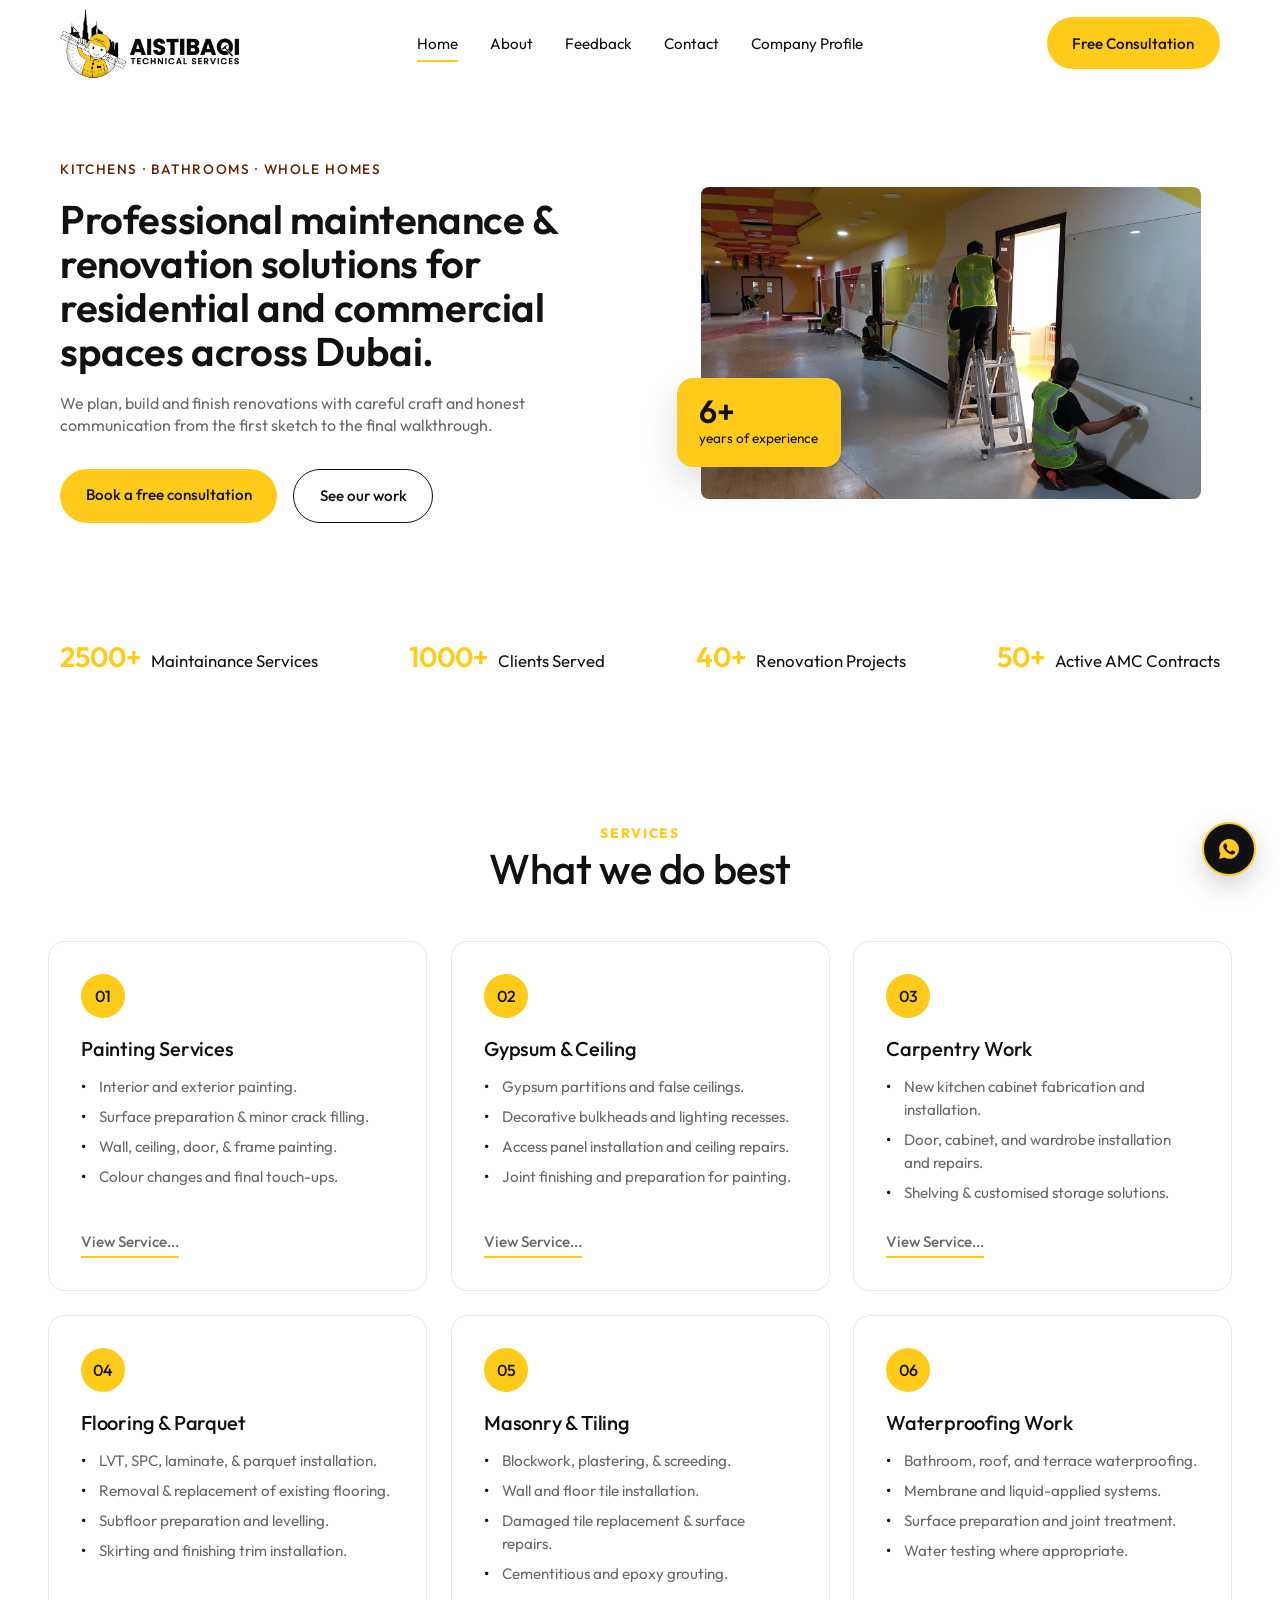
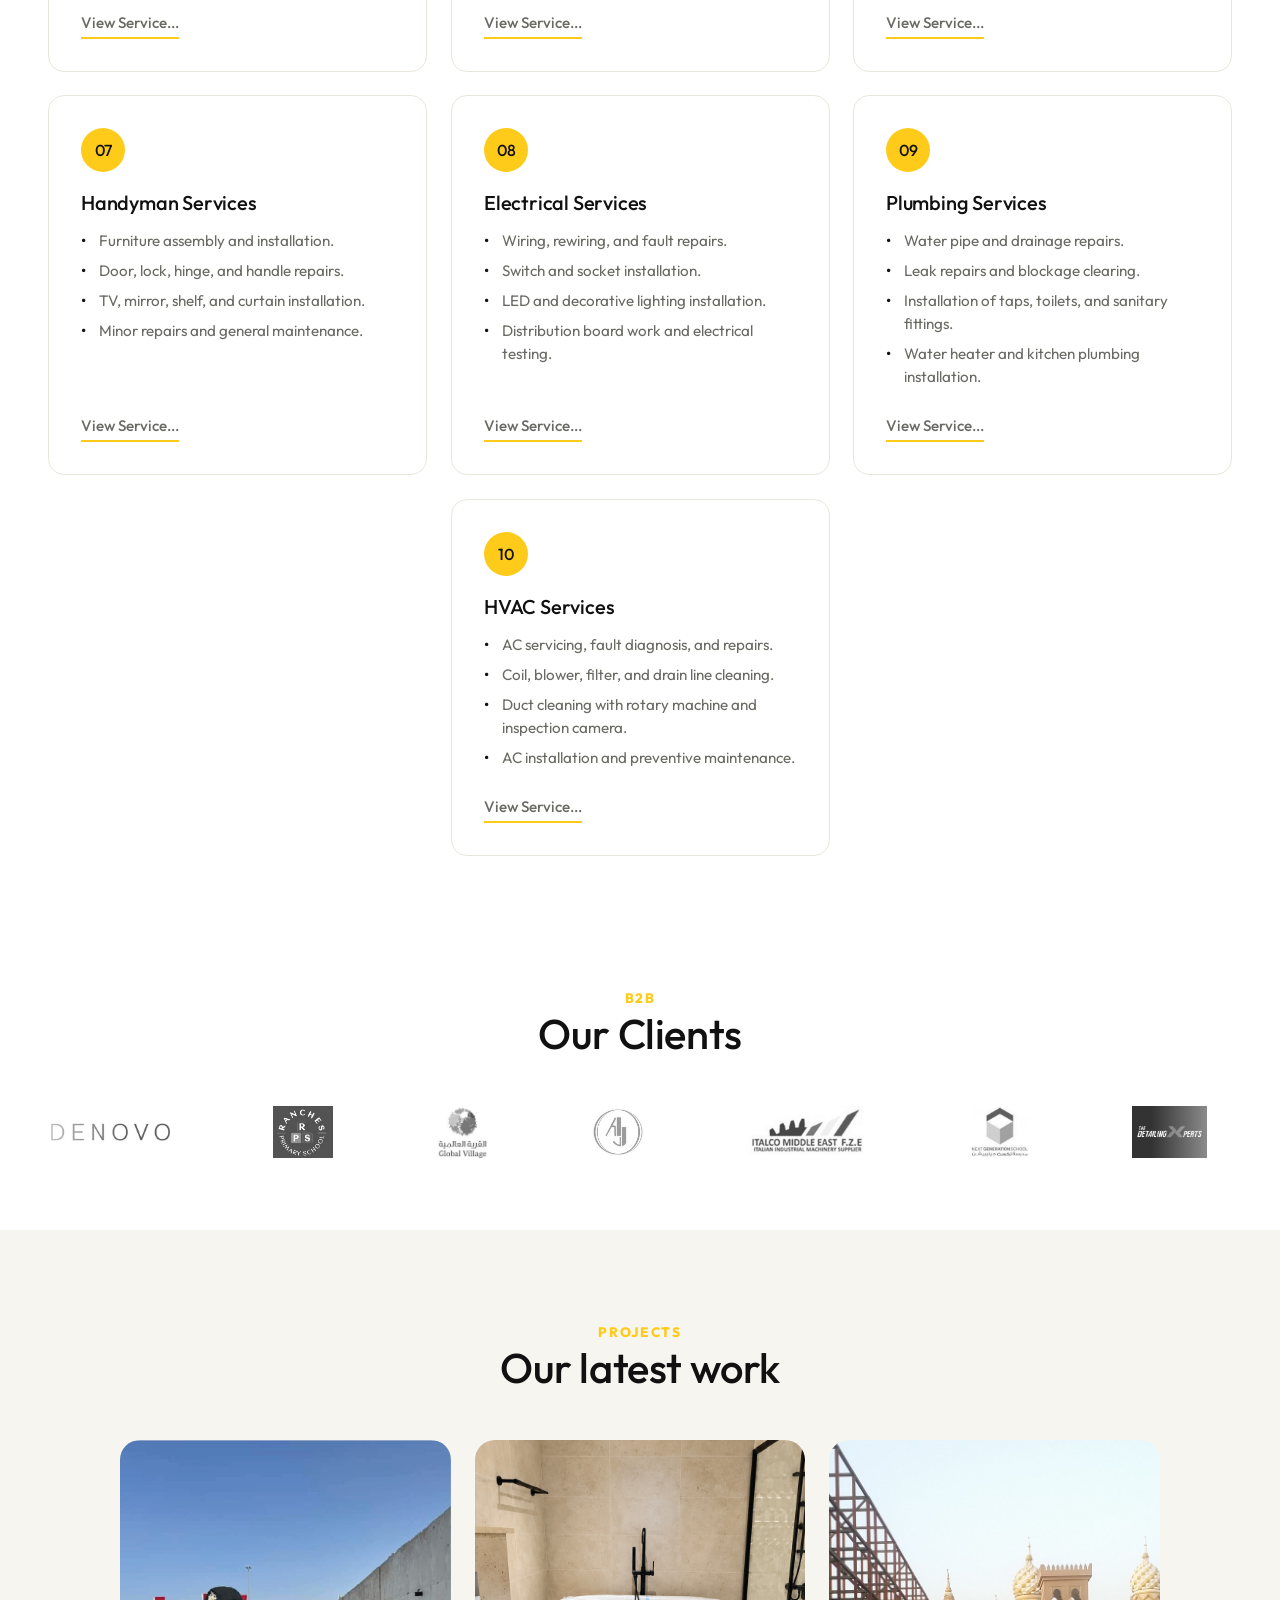
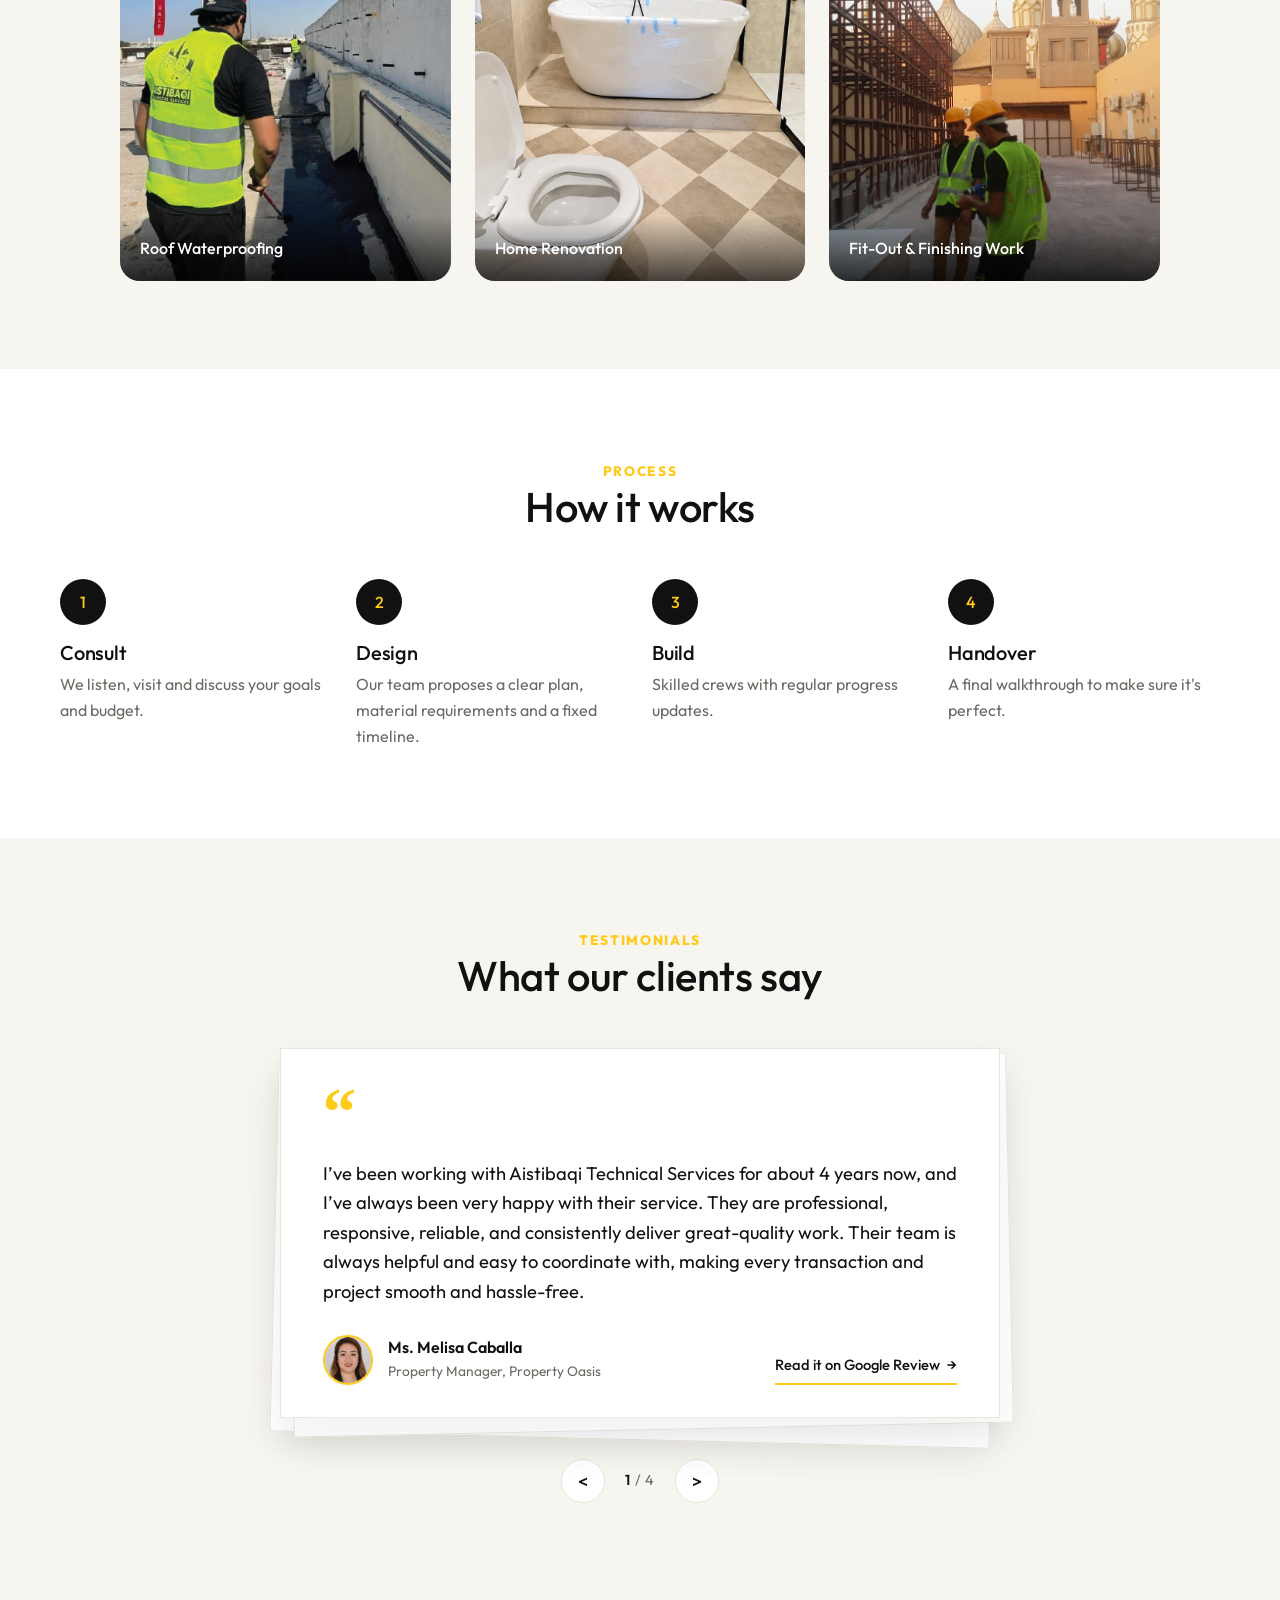
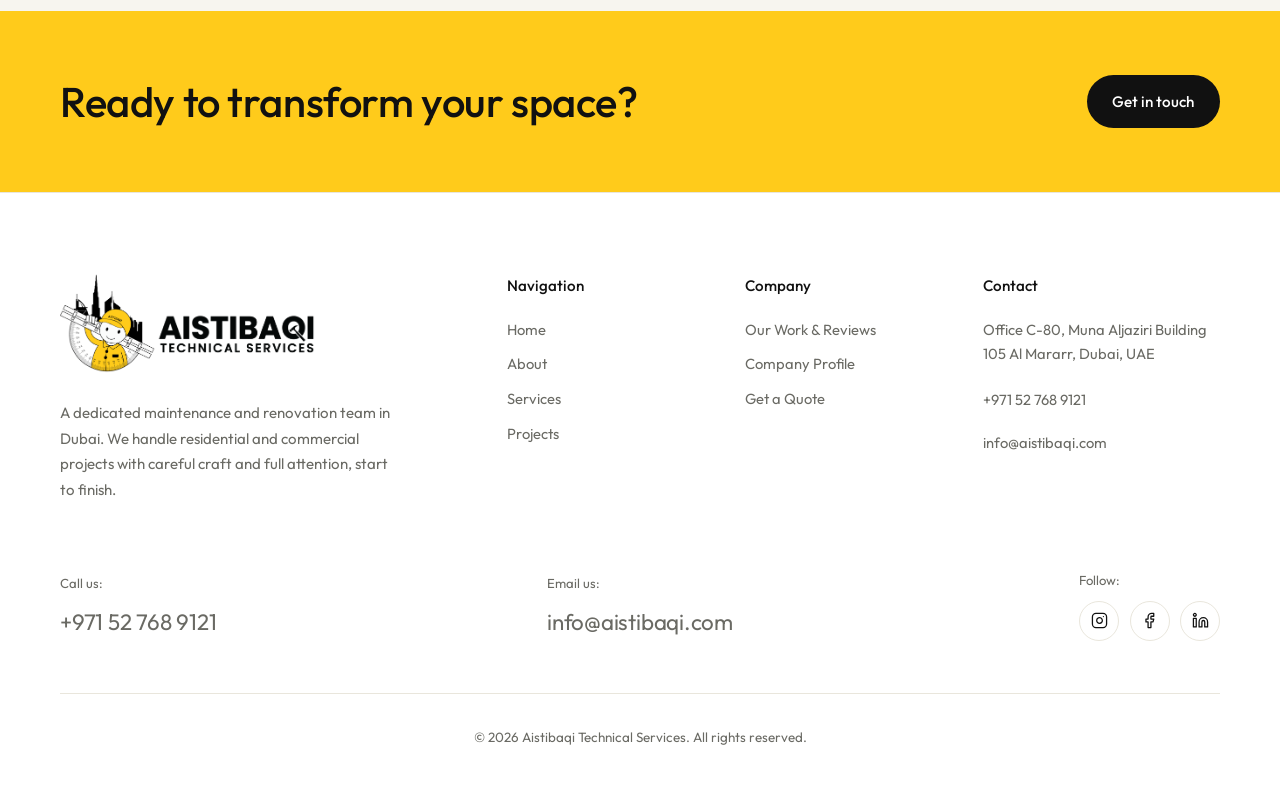
==== index.html @ d73cfebb "bgolor-change" ====
<!DOCTYPE html>
<html lang="en">
<head>
  <meta charset="UTF-8">
  <meta name="viewport" content="width=device-width, initial-scale=1">
  <title>Aistibaqi | Home Renovation</title>
  <link rel="preconnect" href="https://fonts.googleapis.com">
  <link rel="preconnect" href="https://fonts.gstatic.com" crossorigin>
  <link href="https://fonts.googleapis.com/css2?family=Outfit:wght@300;400;500;600&display=swap" rel="stylesheet">
  <link rel="stylesheet" href="css/style.css">
</head>
<body>

<header class="site-header">
  <div class="container nav">
  <a href="index.html" class="logo"><img src="images/logo-for-web.png" alt="Aistibaqi Technical Services Logo"></a>
    <nav class="nav-links">
      <a href="index.html" class="active">Home</a>
      <a href="about.html">About</a>
      <a href="feedback.html">Feedback</a>
      <a href="contact.html">Contact</a>
      <a href="files/company-profile.pdf" target="_blank" rel="noopener">Company Profile</a>
      <a href="contact.html" class="btn btn-yellow nav-cta-mobile">Free Consultation</a>
    </nav>

    <a href="contact.html" class="btn btn-yellow nav-cta">Free Consultation</a>

    <button class="nav-toggle" aria-label="Menu" aria-expanded="false"><span></span><span></span></button>
  </div>
</header>

<main>
  <!-- HERO -->
  <section class="hero">
    <div class="container hero-grid">
      <div class="hero-text">
        <span class="eyebrow reveal">Kitchens · Bathrooms · Whole homes</span>
        <h1 class="reveal" style="--d:.1s">Professional maintenance & renovation solutions for residential and commercial spaces across Dubai.</h1>
        <p class="lead reveal" style="--d:.2s">We plan, build and finish renovations with careful craft and honest communication from the first sketch to the final walkthrough.</p>
        <div class="actions reveal" style="--d:.3s">
          <a href="contact.html" class="btn btn-yellow">Book a free consultation</a>
          <a href="#work" class="btn btn-ghost">See our work</a>
        </div>
      </div>
      <div class="hero-media reveal" style="--d:.2s">
        <img src="images/hero2.jpeg" alt="Renovated living room">
        <div class="badge float"><strong>6+</strong><span>years of experience</span></div>
      </div>
    </div>
  </section>


  <!-- STATS BAR -->
<section class="hero-stats">
  <div class="container hero-stats-grid">
    <div class="stat-item reveal" style="--d:.1s"><b data-count="2500" data-suffix="+">0+</b><span>Maintainance Services</span></div>
    <div class="stat-item reveal" style="--d:.2s"><b data-count="1000" data-suffix="+">0+</b><span>Clients Served</span></div>
    <div class="stat-item reveal" style="--d:.2s"><b data-count="40" data-suffix="+">0+</b><span>Renovation Projects</span></div>
    <div class="stat-item reveal" style="--d:.3s"><b data-count="50" data-suffix="+">0+</b><span>Active AMC Contracts</span></div>
  </div>
</section>

  <!-- SERVICES -->
  <section class="section" id="services">
    <div class="service-container">
      <div class="section-head reveal">
        <span class="eyebrow">Services</span>
        <h2>What we do best</h2>
      </div>
      <div class="cards-3">
        <!-- 01 -->
        <article class="card service-card reveal">
          <div class="icon">01</div>
          <h3>Painting Services</h3>
          <ul class="service-list">
            <li>Interior and exterior painting.</li>
            <li>Surface preparation & minor crack filling.</li>
            <li>Wall, ceiling, door, & frame painting.</li>
            <li>Colour changes and final touch-ups.</li>
          </ul>
          <a href="services.html#painting" target="_blank" rel="noopener" class="read-more">View Service...</a>
        </article>

        <!-- 02 -->
        <article class="card service-card reveal" style="--d:.1s">
          <div class="icon">02</div>
          <h3>Gypsum & Ceiling</h3>
          <ul class="service-list">
            <li>Gypsum partitions and false ceilings.</li>
            <li>Decorative bulkheads and lighting recesses.</li>
            <li>Access panel installation and ceiling repairs.</li>
            <li>Joint finishing and preparation for painting.</li>
          </ul>
          <a href="services.html#gypsum" target="_blank" rel="noopener" class="read-more">View Service...</a>
        </article>

        <!-- 03 -->
        <article class="card service-card reveal" style="--d:.2s">
          <div class="icon">03</div>
          <h3>Carpentry Work</h3>
          <ul class="service-list">
            <li>New kitchen cabinet fabrication and installation.</li>
            <li>Door, cabinet, and wardrobe installation and repairs.</li>
            <li>Shelving & customised storage solutions.</li>
          </ul>
          <a href="services.html#carpentry" target="_blank" rel="noopener" class="read-more">View Service...</a>
        </article>

        <!-- 04 -->
        <article class="card service-card reveal">
          <div class="icon">04</div>
          <h3>Flooring & Parquet</h3>
          <ul class="service-list">
            <li>LVT, SPC, laminate, & parquet installation.</li>
            <li>Removal & replacement of existing flooring.</li>
            <li>Subfloor preparation and levelling.</li>
            <li>Skirting and finishing trim installation.</li>
          </ul>
          <a href="services.html#flooring" target="_blank" rel="noopener" class="read-more">View Service...</a>
        </article>

        <!-- 05 -->
        <article class="card service-card reveal" style="--d:.1s">
          <div class="icon">05</div>
          <h3>Masonry & Tiling</h3>
          <ul class="service-list">
            <li>Blockwork, plastering, & screeding.</li>
            <li>Wall and floor tile installation.</li>
            <li>Damaged tile replacement & surface repairs.</li>
            <li>Cementitious and epoxy grouting.</li>
          </ul>
          <a href="services.html#masonry" target="_blank" rel="noopener" class="read-more">View Service...</a>
        </article>

        <!-- 06 -->
        <article class="card service-card reveal" style="--d:.2s">
          <div class="icon">06</div>
          <h3>Waterproofing Work</h3>
          <ul class="service-list">
            <li>Bathroom, roof, and terrace waterproofing.</li>
            <li>Membrane and liquid-applied systems.</li>
            <li>Surface preparation and joint treatment.</li>
            <li>Water testing where appropriate.</li>
          </ul>
          <a href="services.html#waterproofing" target="_blank" rel="noopener" class="read-more">View Service...</a>
        </article>

        <!-- 07 -->
        <article class="card service-card reveal">
          <div class="icon">07</div>
          <h3>Handyman Services</h3>
          <ul class="service-list">
            <li>Furniture assembly and installation.</li>
            <li>Door, lock, hinge, and handle repairs.</li>
            <li>TV, mirror, shelf, and curtain installation.</li>
            <li>Minor repairs and general maintenance.</li>
          </ul>
          <a href="services.html#handyman" target="_blank" rel="noopener" class="read-more">View Service...</a>
        </article>

        <!-- 08 -->
        <article class="card service-card reveal" style="--d:.1s">
          <div class="icon">08</div>
          <h3>Electrical Services</h3>
          <ul class="service-list">
            <li>Wiring, rewiring, and fault repairs.</li>
            <li>Switch and socket installation.</li>
            <li>LED and decorative lighting installation.</li>
            <li>Distribution board work and electrical testing.</li>
          </ul>
          <a href="services.html#electrical" target="_blank" rel="noopener" class="read-more">View Service...</a>
        </article>

        <!-- 09 -->
        <article class="card service-card reveal" style="--d:.2s">
          <div class="icon">09</div>
          <h3>Plumbing Services</h3>
          <ul class="service-list">
            <li>Water pipe and drainage repairs.</li>
            <li>Leak repairs and blockage clearing.</li>
            <li>Installation of taps, toilets, and sanitary fittings.</li>
            <li>Water heater and kitchen plumbing installation.</li>
          </ul>
          <a href="services.html#plumbing" target="_blank" rel="noopener" class="read-more">View Service...</a>
        </article>

        <!-- 10 -->
        <article class="card service-card reveal">
          <div class="icon">10</div>
          <h3>HVAC Services</h3>
          <ul class="service-list">
            <li>AC servicing, fault diagnosis, and repairs.</li>
            <li>Coil, blower, filter, and drain line cleaning.</li>
            <li>Duct cleaning with rotary machine and inspection camera.</li>
            <li>AC installation and preventive maintenance.</li>
          </ul>
          <a href="services.html#hvac" target="_blank" rel="noopener" class="read-more">View Service...</a>
        </article>
      </div>
    </div>
  </section>

  <!-- CLIENT LOGOS -->
  <section class="clients-section">
    <div class="container">
      <div class="section-head reveal">
        <span class="eyebrow">B2B</span>
        <h2>Our Clients</h2>
      </div>
    </div>
    <div class="logo-marquee" aria-label="Our Clients">
      <div class="logo-track">
        <!-- Original set: replace src with your client logo files -->
        <div class="client-logo"><img src="images/client-1.jpg" alt="Client 1"></div>
        <div class="client-logo"><img src="images/client-2.jpg" alt="Client 2"></div>
        <div class="client-logo"><img src="images/client-3.jpg" alt="Client 3"></div>
        <div class="client-logo"><img src="images/client-4.jpg" alt="Client 4"></div>
        <div class="client-logo"><img src="images/client-5.jpg" alt="Client 5"></div>
        <div class="client-logo"><img src="images/client-6.jpg" alt="Client 6"></div>
        <div class="client-logo"><img src="images/client-7.jpg" alt="Client 7"></div>
        <div class="client-logo"><img src="images/client-8.jpg" alt="Client 8"></div>
        <div class="client-logo"><img src="images/client-9.jpg" alt="Client 9"></div>
        <div class="client-logo"><img src="images/client-10.jpg" alt="Client 10"></div>
        <div class="client-logo"><img src="images/client-11.jpg" alt="Client 11"></div>
        <div class="client-logo"><img src="images/client-12.jpg" alt="Client 12"></div>

        
        <!-- Duplicate set for seamless infinite scrolling (keep matching the first set) -->
        <div class="client-logo" aria-hidden="true"><img src="images/client-1.jpg" alt=""></div>
        <div class="client-logo" aria-hidden="true"><img src="images/client-2.jpg" alt=""></div>
        <div class="client-logo" aria-hidden="true"><img src="images/client-3.jpg" alt=""></div>
        <div class="client-logo" aria-hidden="true"><img src="images/client-4.jpg" alt=""></div>
        <div class="client-logo" aria-hidden="true"><img src="images/client-5.jpg" alt=""></div>
        <div class="client-logo" aria-hidden="true"><img src="images/client-6.jpg" alt=""></div>
        <div class="client-logo" aria-hidden="true"><img src="images/client-7.jpg" alt=""></div>
        <div class="client-logo" aria-hidden="true"><img src="images/client-8.jpg" alt=""></div>
        <div class="client-logo" aria-hidden="true"><img src="images/client-9.jpg" alt=""></div>
        <div class="client-logo" aria-hidden="true"><img src="images/client-10.jpg" alt=""></div>
        <div class="client-logo" aria-hidden="true"><img src="images/client-11.jpg" alt=""></div>
        <div class="client-logo" aria-hidden="true"><img src="images/client-12.jpg" alt=""></div>
      </div>
    </div>
  </section>

  <!-- PROJECTS -->
  <section class="section alt" id="work">
    <div class="container">
      <div class="section-head reveal">
        <span class="eyebrow">Projects</span>
        <h2>Our latest work</h2>
      </div>
      <div class="grid-projects">
        <!-- Project 1: Roof Waterproofing -->
        <article class="project-flip reveal" style="--d:.3s" tabindex="0" aria-label="Roof Waterproofing – Al Jaber">
          <div class="project-flip-inner">
            <div class="project-front">
              <img src="images/project-waterproofing.png" alt="Roof Waterproofing for Al Jaber">
              <span class="project-front-title">Roof Waterproofing</span>
            </div>
            <div class="project-back">
              <h3>Roof Waterproofing</h3>
              <p class="project-meta"><strong>Client:</strong> Al Jaber</p>
              <p class="project-desc">Aistibaqi Technical Services carried out rooftop waterproofing works for Al Jaber, applying a high-quality protective waterproof coating to prevent water seepage and moisture penetration. Our team focused on proper surface preparation, waterproofing application, and sealing of critical areas to ensure long-lasting protection and structural durability.</p>
            </div>
          </div>
        </article>

        <!-- Project 2: Shakespeare Circus 2 -->
        <article class="project-flip reveal" style="--d:.1s" tabindex="0" aria-label="Shakespeare Circus 2 – Classic Elegance & Modern Living">
          <div class="project-flip-inner">
            <div class="project-front">
              <img src="images/project-shakespeare.png" alt="Shakespeare Circus 2 – Classic Elegance & Modern Living">
              <span class="project-front-title">Home Renovation</span>
            </div>
            <div class="project-back">
              <h3>Shakespeare Circus 2 – Classic Elegance &amp; Modern Living</h3>
              <p class="project-meta"><strong>Location:</strong> Motor City, Dubai</p>
              <p class="project-desc">Completed extensive home renovation works, including demolition of existing bathrooms, laundry room, kitchen finishes, and ceilings, followed by layout alterations to create a study room, a refurbished laundry room, and a larger bathroom. Updated flooring, lighting, wall finishes, and a full-house repaint to give the home a refreshed, cohesive look.</p>
            </div>
          </div>
        </article>

        <!-- Project 3: Global Village -->
        <article class="project-flip reveal" style="--d:.2s" tabindex="0" aria-label="Global Village – Turkish Pavilion Fit-Out">
          <div class="project-flip-inner">
            <div class="project-front">
              <img src="images/project-global-village.jpg" alt="Global Village Turkish Pavilion Fit-Out">
              <span class="project-front-title">Fit-Out & Finishing Work</span>
            </div>
            <div class="project-back">
              <h3>Global Village</h3>
              <p class="project-meta"><strong>Client / Location:</strong> Turkish Pavilion, Global Village, Dubai</p>
              <p class="project-desc">Executed comprehensive fit-out and finishing works at the Turkish Pavilion, Global Village, Dubai. Scope included cement board cladding, gypsum board partitions, surface preparation and painting, custom kiosk construction, flooring installation, suspended ceilings with metal framing channels, and masonry works, delivering coordinated installation, accurate alignment, and consistent finishes throughout the pavilion.</p>
            </div>
          </div>
        </article>
    
      </div>
    </div>
  </section>

  <!-- PROCESS -->
  <section class="section">
    <div class="container">
      <div class="section-head reveal">
        <span class="eyebrow">Process</span>
        <h2>How it works</h2>
      </div>
      <div class="steps">
        <div class="step reveal"><b>1</b><h3>Consult</h3><p>We listen, visit and discuss your goals and budget.</p></div>
        <div class="step reveal" style="--d:.1s"><b>2</b><h3>Design</h3><p>Our team proposes a clear plan, material requirements and a fixed timeline.</p></div>
        <div class="step reveal" style="--d:.2s"><b>3</b><h3>Build</h3><p>Skilled crews with regular progress updates.</p></div>
        <div class="step reveal" style="--d:.3s"><b>4</b><h3>Handover</h3><p>A final walkthrough to make sure it's perfect.</p></div>
      </div>
    </div>
  </section>

   <!-- CLIENT REVIEWS DECK -->
<section class="section alt" id="reviews">
  <div class="container">
    <div class="section-head reveal">
      <span class="eyebrow">Testimonials</span>
      <h2>What our clients say</h2>
    </div>

    <div class="review-deck-wrap reveal">
      <!-- Stacked background card sheets -->
      <div class="review-deck">
        <div class="deck-sheet sheet-1" aria-hidden="true"></div>
        <div class="deck-sheet sheet-2" aria-hidden="true"></div>

        <!-- Review 1: Ms. Melisa Caballa -->
        <article class="review-card active" data-index="0">
          <div class="quote-mark" aria-hidden="true">“</div>
          <blockquote class="review-text">
            I’ve been working with Aistibaqi Technical Services for about 4 years now, and I’ve always been very happy with their service. They are professional, responsive, reliable, and consistently deliver great-quality work. Their team is always helpful and easy to coordinate with, making every transaction and project smooth and hassle-free.
          </blockquote>
          <div class="review-footer">
            <div class="reviewer">
              <img src="images/client-melisa.png" alt="Ms. Melisa Caballa">
              <div>
                <strong>Ms. Melisa Caballa</strong>
                <span>Property Manager, Property Oasis</span>
              </div>
            </div>
            <a href="https://g.page/r/YOUR_GOOGLE_REVIEW_LINK" target="_blank" rel="noopener" class="review-source">
              Read it on Google Review <span aria-hidden="true">→</span>
            </a>
          </div>
        </article>

        <!-- Review 2: Mr. Faheemuddin -->
        <article class="review-card" data-index="1">
          <div class="quote-mark" aria-hidden="true">“</div>
          <blockquote class="review-text">
            Aistibaqi Technical Services did an excellent job with the complete renovation of my flat, including the kitchen and bathrooms. The quality of work, attention to detail, and overall service were wonderful. Highly recommended for reliable and professional maintenance and renovation services!
          </blockquote>
          <div class="review-footer">
            <div class="reviewer">
              <img src="images/client-faheemuddin.pNg" alt="Mr. Faheemuddin">
              <div>
                <strong>Mr. Faheemuddin</strong>
                <span>Banking & Financial Services Professional</span>
              </div>
            </div>
            <a href="https://g.page/r/YOUR_GOOGLE_REVIEW_LINK" target="_blank" rel="noopener" class="review-source">
              Read it on Google Review <span aria-hidden="true">→</span>
            </a>
          </div>
        </article>

        <!-- Review 3: Mr. M. Umair Khan -->
        <article class="review-card" data-index="2">
          <div class="quote-mark" aria-hidden="true">“</div>
          <blockquote class="review-text">
            As a real estate professional, I need a maintenance company I can rely on for my tenants, property owners, and my own home. Aistibaqi Technical Services has always exceeded my expectations with their good-quality service within very reasonable prices. Their team is friendly and ready to go above and beyond to meet your goals. Highly recommended.
          </blockquote>
          <div class="review-footer">
            <div class="reviewer">
              <img src="images/client-umair.png" alt="Mr. M. Umair Khan">
              <div>
                <strong>Mr. M. Umair Khan</strong>
                <span>Sales Manager, House & Hedges</span>
              </div>
            </div>
            <a href="https://g.page/r/YOUR_GOOGLE_REVIEW_LINK" target="_blank" rel="noopener" class="review-source">
              Read it on Google Review <span aria-hidden="true">→</span>
            </a>
          </div>
        </article>

        <!-- Review 4: Mr. Imad Nassif -->
        <article class="review-card" data-index="3">
          <div class="quote-mark" aria-hidden="true">“</div>
          <blockquote class="review-text">
            I’ve had a wonderful experience with Aistibaqi Technical Services for both my work and personal projects. They’re friendly, professional, and always reliable. The management is excellent, and it’s reassuring to know I can count on them whenever I need help. Their consistent service and attention to customers make them a company I’m happy to recommend.
          </blockquote>
          <div class="review-footer">
            <div class="reviewer">
              <img src="images/client-imad.png" alt="Mr. Imad Nassif">
              <div>
                <strong>Mr. Imad Nassif</strong>
                <span>Managing Partner, Loci Properties</span>
              </div>
            </div>
            <a href="https://g.page/r/YOUR_GOOGLE_REVIEW_LINK" target="_blank" rel="noopener" class="review-source">
              Read it on Google Review <span aria-hidden="true">→</span>
            </a>
          </div>
        </article>
      </div>

      <!-- <> Navigation Controls -->
      <div class="review-controls">
        <button type="button" class="review-nav prev" aria-label="Previous review"><</button>
        <span class="review-counter"><b id="review-current">1</b> / 4</span>
        <button type="button" class="review-nav next" aria-label="Next review">></button>
      </div>
    </div>
  </div>
</section>

  <!-- CTA -->
  <section class="cta">
    <div class="container cta-inner reveal">
      <h2>Ready to transform your space?</h2>
      <a href="contact.html" class="btn btn-black">Get in touch</a>
    </div>
  </section>
</main>


<!-- Footer -->
<footer class="site-footer">
  <div class="container">
    <!-- Top 4-Column Row -->
    <div class="footer-top">
      <!-- Column 1: Logo & Description -->
      <div class="footer-brand reveal">
        <a href="index.html" class="footer-logo">
          <img src="images/logo-for-web.png" alt="Aistibaqi Technical Services">
        </a>
        <p class="footer-desc">
          A dedicated maintenance and renovation team in Dubai. We handle residential and commercial projects with careful craft and full attention, start to finish.
        </p>
      </div>

      <!-- Column 2: Navigation -->
      <div class="footer-col reveal" style="--d:.08s">
        <h4>Navigation</h4>
        <a href="index.html">Home</a>
        <a href="about.html">About</a>
        <a href="index.html#services">Services</a>
        <a href="index.html#work">Projects</a>
      </div>

      <!-- Column 3: Company -->
      <div class="footer-col reveal" style="--d:.16s">
        <h4>Company</h4>
        <a href="feedback.html">Our Work &amp; Reviews</a>
        <a href="files/Company-Profile.pdf" target="_blank" rel="noopener">Company Profile</a>
        <a href="contact.html">Get a Quote</a>
      </div>

      <!-- Column 4: Contact -->
      <div class="footer-col footer-contact-col reveal" style="--d:.24s">
        <h4>Contact</h4>
        <p class="footer-address">
          Office C-80, Muna Aljaziri Building 105 Al Mararr, Dubai, UAE
        </p>
        <a href="tel:+971527689121" class="footer-spaced">+971 52 768 9121</a>
        <a href="mailto:info@aistibaqi.com" class="footer-spaced">info@aistibaqi.com</a>
      </div>
    </div>

    <!-- Middle 3-Column Contact & Social Strip -->
    <div class="footer-mid reveal" style="--d:.15s">
      <div class="footer-mid-item">
        <span class="footer-label">Call us:</span>
        <a href="tel:+971527689121" class="footer-big-link">+971 52 768 9121</a>
      </div>

      <div class="footer-mid-item">
        <span class="footer-label">Email us:</span>
        <a href="mailto:info@aistibaqi.com" class="footer-big-link">info@aistibaqi.com</a>
      </div>

      <div class="footer-mid-item footer-follow">
        <span class="footer-label">Follow:</span>
        <div class="footer-circles">
          <a href="https://instagram.com/aistibaqi" target="_blank" rel="noopener" aria-label="Instagram">
            <svg viewBox="0 0 24 24" width="17" height="17" fill="none" stroke="currentColor" stroke-width="1.8" stroke-linecap="round" stroke-linejoin="round" aria-hidden="true">
              <rect x="2" y="2" width="20" height="20" rx="5" ry="5"></rect>
              <path d="M16 11.37A4 4 0 1 1 12.63 8 4 4 0 0 1 16 11.37z"></path>
              <line x1="17.5" y1="6.5" x2="17.51" y2="6.5"></line>
            </svg>
          </a>
          <a href="https://facebook.com/aistibaqi" target="_blank" rel="noopener" aria-label="Facebook">
            <svg viewBox="0 0 24 24" width="17" height="17" fill="none" stroke="currentColor" stroke-width="1.8" stroke-linecap="round" stroke-linejoin="round" aria-hidden="true">
              <path d="M18 2h-3a5 5 0 0 0-5 5v3H7v4h3v8h4v-8h3l1-4h-4V7a1 1 0 0 1 1-1h3z"></path>
            </svg>
          </a>
          <a href="https://linkedin.com" target="_blank" rel="noopener" aria-label="LinkedIn">
            <svg viewBox="0 0 24 24" width="17" height="17" fill="none" stroke="currentColor" stroke-width="1.8" stroke-linecap="round" stroke-linejoin="round" aria-hidden="true">
              <path d="M16 8a6 6 0 0 1 6 6v7h-4v-7a2 2 0 0 0-2-2 2 2 0 0 0-2 2v7h-4v-7a6 6 0 0 1 6-6z"></path>
              <rect x="2" y="9" width="4" height="12"></rect>
              <circle cx="4" cy="4" r="2"></circle>
            </svg>
          </a>
        </div>
      </div>
    </div>

    <!-- Bottom Centered Copyright -->
    <div class="copyright reveal" style="--d:.2s">
      © <span id="year"></span> Aistibaqi Technical Services. All rights reserved.
    </div>
  </div>
</footer>



<!-- Floating WhatsApp Button -->
<a href="https://wa.me/971527689121" class="whatsapp-float" target="_blank" rel="noopener" aria-label="Chat on WhatsApp">
  <svg viewBox="0 0 24 24" width="24" height="24" fill="currentColor" aria-hidden="true">
    <path d="M12.04 2C6.58 2 2.13 6.45 2.13 11.91c0 1.75.46 3.45 1.32 4.95L2.05 22l5.25-1.38c1.45.79 3.08 1.21 4.74 1.21 5.46 0 9.91-4.45 9.91-9.91C21.95 6.45 17.5 2 12.04 2zm5.82 14.01c-.24.68-1.41 1.3-1.95 1.38-.5.08-1.13.11-1.83-.11-.42-.13-.96-.31-1.65-.61-2.9-1.25-4.8-4.18-4.94-4.37-.15-.19-1.18-1.57-1.18-3s.75-2.13 1.01-2.42c.27-.29.58-.36.77-.36.19 0 .39 0 .56.01.18.01.42-.07.66.5.24.58.82 2 .89 2.15.07.15.12.32.02.51-.1.19-.15.31-.29.48-.15.17-.31.38-.44.51-.15.15-.3.31-.13.61.17.29.76 1.25 1.63 2.02 1.12 1 2.06 1.31 2.35 1.46.29.15.46.12.63-.07.17-.19.73-.85.92-1.14.19-.29.39-.24.66-.15.27.1 1.7.8 1.99.95.29.15.49.22.56.34.07.12.07.7-.17 1.38z"/>
  </svg>
</a>

<script src="js/main.js"></script>
</body>
</html>
---- css/style.css ----
:root{
  --yellow:#ffcb1b; --black:#111111; --accent:#661F07;
  --bg:#ffffff; --alt:#f7f5ef; --muted:#6a6a64; --line:#e9e6dc;
  --radius:16px; --ease:cubic-bezier(.2,.7,.2,1);
}
*{box-sizing:border-box;margin:0;padding:0}
html{scroll-behavior:smooth}
body{font-family:'Outfit',sans-serif;font-weight:400;color:var(--black);background:var(--bg);line-height:1.65}
img{max-width:100%;display:block}
a{color:inherit;text-decoration:none}
.container{width:min(1160px,92%);margin-inline:auto}
.narrow{width:min(680px,92%)}
.center{text-align:center;margin-top:2rem}

/* Scroll reveal */
.reveal{opacity:0;transform:translateY(26px);transition:opacity .9s var(--ease),transform .9s var(--ease);transition-delay:var(--d,0s)}
.reveal.in{opacity:1;transform:none}

h1,h2,h3{font-weight:500;line-height:1.15;letter-spacing:-.01em}
h1{font-size:clamp(2.3rem,5.5vw,4rem)}
h1 em{font-style:normal;background:linear-gradient(transparent 62%,var(--yellow) 62%)}
h2{font-size:clamp(1.8rem,3.5vw,2.6rem)}
h3{font-size:1.25rem}
p{color:var(--muted)}
.lead{font-size:1.15rem;max-width:520px;margin:1.2rem 0 2rem}
.eyebrow{display:inline-block;font-size:.85rem;font-weight:500;letter-spacing:.12em;text-transform:uppercase;color:var(--accent);margin-bottom:1rem}

/* Buttons */
.btn{display:inline-block;padding:.85rem 1.6rem;border-radius:999px;font-weight:500;font-size:.95rem;transition:transform .3s var(--ease),background .3s,box-shadow .3s,color .3s}
.btn:hover{transform:translateY(-3px)}
.btn-yellow{background:var(--yellow);color:var(--black)}
.btn-yellow:hover{box-shadow:0 10px 24px rgba(255,203,27,.45)}
.btn-black{background:var(--black);color:#fff}
.btn-black:hover{background:var(--accent)}
.btn-ghost{border:1.5px solid var(--black)}
.btn-ghost:hover{background:var(--black);color:#fff}
.actions{display:flex;gap:1rem;flex-wrap:wrap}

/* Header */
.site-header{position:static;top:0;z-index:50;background:rgba(255, 255, 255, 0.635);backdrop-filter:blur(12px);transition:box-shadow .3s,padding .3s}
.site-header.scrolled{box-shadow:0 2px 20px rgba(0,0,0,.06)}
.nav{display:grid;grid-template-columns:1fr auto 1fr;align-items:center;padding:0.5rem 0 0.3rem 0}
.nav .nav-cta{justify-self:end}
.nav-cta-mobile{display:none}
.logo span{color:var(--accent)}
.logo.light{color:#fff}
.logo.light span{color:var(--yellow)}
.logo img {
  width: clamp(180px, 10vw + 50px, 220px); /* MIN 80px, MAX 140px */
  height: auto;                          /* Keeps proportions intact */
  display: block;
}
.nav-links{display:flex;align-items:center;gap:2rem}
.nav-links a:not(.btn){position:relative;font-size:.95rem}
.nav-links a:not(.btn)::after{content:"";position:absolute;left:0;bottom:-6px;height:2px;width:0;background:var(--yellow);transition:width .35s var(--ease)}
.nav-links a:not(.btn):hover::after,.nav-links a.active::after{width:100%}
.nav-toggle{display:none;flex-shrink:0;background:none;border:0;width:32px;height:32px;position:relative;cursor:pointer}
.nav-toggle span{position:absolute;left:4px;right:4px;height:2px;background:var(--black);transition:.3s var(--ease)}
.nav-toggle span:first-child{top:11px}
.nav-toggle span:last-child{top:19px}
.nav-toggle[aria-expanded="true"] span:first-child{top:15px;transform:rotate(45deg)}
.nav-toggle[aria-expanded="true"] span:last-child{top:15px;transform:rotate(-45deg)}

/* Hero */
.hero{padding:0.5rem 0 5rem}
.hero-grid{display:grid;grid-template-columns:1.05fr 1fr;gap:3.5rem;align-items:start; margin-top:4rem}
.hero h1{font-size:clamp(2rem, 4.5vw, 2.5rem);line-height:1;font-weight:600;line-height:1.1}
.lead {font-size:1rem;line-height:1.4}
.hero-media{position:relative;max-width:500px;width:100%;justify-self:center; align-items:center;margin-top:2rem}
.hero-media img{width:100%;object-fit:cover;border-radius:8px;background:var(--alt)}
.badge{position:absolute;left:-1.5rem;bottom:2rem;background:var(--yellow);padding:1.1rem 1.4rem;border-radius:var(--radius);display:flex;flex-direction:column;box-shadow:0 14px 34px rgba(0,0,0,.14)}
.badge strong{font-size:2rem;font-weight:600;line-height:1}
.badge span{font-size:.85rem}
.float{animation:float 5s ease-in-out infinite}
@keyframes float{50%{transform:translateY(-10px)}}


/* Hero Stats Bar */
.hero-stats{padding:2.5rem 0 3.5rem}
.hero-stats-grid{display:flex;justify-content:space-between;align-items:center;flex-wrap:wrap;gap:1.5rem 2.5rem}
.stat-item{display:flex;align-items:baseline;gap:.55rem}
.stat-item b{font-size:1.75rem;font-weight:600;color:var(--yellow);line-height:1}
.stat-item span{font-size:1.05rem;font-weight:400;color:var(--black)}

/* Sections */
.section{padding:5.5rem 0}
.section.alt{background:var(--alt)}
.section-head{margin-bottom:3rem; text-align:center}
.section-head span{color:#ffcb1b; margin:0 ;padding: 0; font-weight: 800}
.page-hero{padding:5rem 0 2rem}
.page-hero h1{max-width:780px}

.cards-3{display:grid;grid-template-columns:repeat(3,1fr);gap:1.5rem}
.card{padding:2rem;border:1px solid var(--line);border-radius:var(--radius);background:#fff;transition:transform .4s var(--ease),border-color .3s,box-shadow .4s}
.card:hover{transform:translateY(-6px);border-color:var(--yellow);box-shadow:0 18px 40px rgba(0,0,0,.07)}
.card h3{margin-bottom:.6rem}
.icon{width:44px;height:44px;border-radius:50%;background:var(--yellow);display:grid;place-items:center;font-weight:500;margin-bottom:1.2rem}

/* Service Cards & Read... Link */
.service-container{display:grid; padding:0 3rem}
.service-card{display:flex;flex-direction:column;align-items:flex-start}
.service-list{list-style:none;margin:.4rem 0 1.5rem;display:grid;gap:.45rem;color:var(--muted);font-size:.95rem;line-height:1.5}
.service-list li{position:relative;padding-left:1.1rem}
.service-list li::before{content:"•";position:absolute;left:0;color:var(--black);font-weight:600}
.read-more{margin-top:auto;display:inline-block;color:var(--muted);font-weight:500;font-size:.95rem;padding-bottom:2px;border-bottom:2px solid var(--yellow);transition:color .3s}
.read-more:hover{color:var(--black)}
/* 3-Column Services Grid with Centered Last Card */
.cards-3{display:grid;grid-template-columns:repeat(3,1fr);gap:1.5rem}
#services .cards-3{grid-template-columns:repeat(6,1fr)}
#services .service-card{grid-column:span 2}
#services .service-card:last-child:nth-child(3n + 1){grid-column:3 / span 2}

/* macOS Window Pop-Up Scroll Animation */
#services .service-card.reveal{
  opacity:0;
  transform-origin:bottom center;
  transform:perspective(900px) translateY(55px) scale(.72);
  transition:
    opacity .55s cubic-bezier(.22,1,.36,1),
    transform .75s cubic-bezier(.34,1.56,.64,1),
    border-color .3s,
    box-shadow .4s;
  transition-delay:var(--d,0s);
}
#services .service-card.reveal.in{
  opacity:1;
  transform:perspective(900px) translateY(0) scale(1);
}
#services .service-card.reveal.in:hover{
  transform:translateY(-6px) scale(1.01);
  transition-delay:0s;
}

/* Responsive adjustments for the 6-column grid */
@media(max-width:900px){
  #services .cards-3{grid-template-columns:repeat(2,1fr)}
  #services .service-card,
  #services .service-card:last-child:nth-child(3n + 1){grid-column:span 1}
}
@media(max-width:560px){
  #services .cards-3{grid-template-columns:1fr}
}

/* Client Logo Marquee */
.clients-section{padding:2.5rem 0 4.5rem;overflow:hidden}
.clients-title{text-align:center;font-size:1.45rem;font-weight:500;margin-bottom:2.2rem;color:var(--black)}
.logo-marquee{position:relative;width:100%;overflow:hidden;mask-image:linear-gradient(to right,transparent,black 10%,black 90%,transparent);-webkit-mask-image:linear-gradient(to right,transparent,black 10%,black 90%,transparent)}
.logo-track{display:flex;width:max-content;animation:marquee 24s linear infinite}
.logo-marquee:hover .logo-track{animation-play-state:paused}
.client-logo{flex:0 0 auto;display:grid;place-items:center;padding:0 3.2rem}
.client-logo img{height:52px;width:auto;max-width:150px;object-fit:contain;filter:grayscale(100%);opacity:.8;transition:filter .3s,opacity .3s}
.client-logo:hover img{filter:grayscale(0%);opacity:1}
@keyframes marquee{
  0%{transform:translateX(0)}
  100%{transform:translateX(-50%)}
}

@media(max-width:768px){
  .hero-stats-grid{justify-content:center;gap:1.25rem 2rem}
  .client-logo{padding:0 2rem}
}


/* Projects (3-Column Portrait 3D Flip Cards) */
.grid-projects{
  display:grid;
  grid-template-columns:repeat(6,1fr);
  gap:1.5rem;
  max-width:1040px;
  margin:0 auto;
}
.project-flip{
  grid-column:span 2;
  perspective:1200px;
  aspect-ratio:3/4; /* Portrait orientation */
  cursor:pointer;
  outline:none;
}
/* Center the 4th project card on the second row */
.project-flip:last-child:nth-child(3n + 1){
  grid-column:3 / span 2;
}

.project-flip-inner{
  position:relative;
  width:100%;
  height:100%;
  transition:transform .75s cubic-bezier(.22,1,.36,1);
  transform-style:preserve-3d;
}

.project-flip:hover .project-flip-inner,
.project-flip:focus-visible .project-flip-inner,
.project-flip.flipped .project-flip-inner{
  transform:rotateY(180deg);
}

.project-front,
.project-back{
  position:absolute;
  inset:0;
  border-radius:20px;
  backface-visibility:hidden;
  -webkit-backface-visibility:hidden;
  overflow:hidden;
}

/* Front: Photo + Title Overlay */
.project-front{
  background:#ddd;
}
.project-front img{
  width:100%;
  height:100%;
  object-fit:cover;
}
.project-front-title{
  position:absolute;
  left:0;
  right:0;
  bottom:0;
  padding:1.2rem 1.25rem;
  color:#ffffff;
  font-size:1rem;
  font-weight:500;
  background:linear-gradient(transparent,rgba(0,0,0,.7));
}

/* Back: Solid Brand Yellow Block (#ffcb1b) */
.project-back{
  background:var(--yellow);
  color:var(--black);
  transform:rotateY(180deg);
  padding:1.35rem 1.25rem;
  display:flex;
  flex-direction:column;
  justify-content:center;
  align-items:center;
  text-align:center;
  box-shadow:0 16px 36px rgba(0,0,0,.08);
  overflow-y:auto;
}
.project-back h3{
  font-size:1.05rem;
  font-weight:600;
  color:var(--black);
  margin-bottom:.35rem;
  line-height:1.25;
}
.project-meta{
  font-size:.8rem;
  color:var(--black);
  margin-bottom:.6rem;
}
.project-meta strong{
  font-weight:600;
}
.project-desc{
  font-size:.82rem;
  line-height:1.48;
  color:var(--black);
}

/* Tablet: 2 cards per row */
@media(max-width:900px){
  .grid-projects{
    grid-template-columns:repeat(2,1fr);
    max-width:680px;
  }
  .project-flip,
  .project-flip:last-child:nth-child(3n + 1){
    grid-column:span 1;
  }
}

/* Mobile: 1 portrait card per row */
@media(max-width:580px){
  .grid-projects{
    grid-template-columns:1fr;
    max-width:340px;
  }
}

/* Steps */
.steps{display:grid;grid-template-columns:repeat(4,1fr);gap:1.5rem}
.step b{display:grid;place-items:center;width:46px;height:46px;border-radius:50%;background:var(--black);color:var(--yellow);font-weight:500;margin-bottom:1rem;transition:background .3s,color .3s}
.step:hover b{background:var(--yellow);color:var(--black)}
.step h3{margin-bottom:.4rem}

/* Quote */
.quote-band{color:#000000;padding:5rem 0;text-align:center}
.quote-band p{color:#000000;font-size:clamp(.4rem,3vw,1rem);font-weight:300;max-width:800px;margin:0 auto 1.2rem}
.quote-band span{color:var(--yellow);font-size:.95rem}

/* CLIENT FEEDBACK */
/* Stacked Review Cards (Inspiration Style) */
.review-deck-wrap{
  max-width:720px;
  margin:0 auto;
  padding-bottom:1.25rem;
}
.review-deck{
  position:relative;
  isolation:isolate;
}

/* Tilted stacked sheets behind the active card */
.deck-sheet{
  position:absolute;
  inset:0;
  background:#ffffff;
  border:1px solid var(--line);
  box-shadow:0 12px 30px rgba(0,0,0,.05);
  pointer-events:none;
  transition:transform .45s var(--ease);
}
.sheet-1{
  z-index:-1;
  transform:translate(10px, 12px) rotate(-1.2deg);
}
.sheet-2{
  z-index:-2;
  transform:translate(-6px, 22px) rotate(1.4deg);
}

/* Active Front Card */
.review-card{
  display:none;
  background:#ffffff;
  border:1px solid var(--line);
  padding:2.3rem 2.6rem 2rem; 
  box-shadow:0 20px 50px rgba(0,0,0,.06);
  min-height:290px; 
  flex-direction:column;
  justify-content:space-between;
  animation:cardFadeIn .45s var(--ease);
}
.review-card.active{
  display:flex;
}
@keyframes cardFadeIn{
  from{opacity:0;transform:translateY(10px) scale(.99)}
  to{opacity:1;transform:none}
}

.quote-mark{
  font-family:Georgia, serif;
  font-size:4.2rem;
  font-weight:700;
  line-height:.8;
  color:var(--yellow);
  margin-bottom:1.2rem;
  user-select:none;
}

.review-text{
  font-size:clamp(1rem, 1.5vw, 1.15rem); 
  font-weight:400;
  line-height:1.6;
  color:var(--black);
  margin:0 0 1.8rem;
}

.review-footer{
  display:flex;
  justify-content:space-between;
  align-items:flex-end;
  gap:1.5rem;
  flex-wrap:wrap;
}

.reviewer{
  display:flex;
  align-items:center;
  gap:.95rem;
}
.reviewer img{
  width:50px;
  height:50px;
  border-radius:50%;
  object-fit:cover;
  border:2px solid var(--yellow);
  background:var(--alt);
  flex-shrink:0;
}
.reviewer strong{
  display:block;
  font-size:1rem;
  font-weight:600;
  color:var(--black);
  line-height:1.3;
}
.reviewer span{
  display:block;
  font-size:.86rem;
  color:var(--muted);
  margin-top:.15rem;
}

.review-source{
  display:inline-flex;
  align-items:center;
  gap:.45rem;
  font-size:.92rem;
  font-weight:500;
  color:var(--black);
  padding-bottom:.35rem;
  border-bottom:2px solid var(--yellow);
  transition:transform .25s var(--ease), color .25s;
}
.review-source span{
  transition:transform .25s var(--ease);
}
.review-source:hover span{
  transform:translateX(4px);
}

/* <> Controls */
.review-controls{
  margin-top:2.6rem;
  display:flex;
  justify-content:center;
  align-items:center;
  gap:1.25rem;
}
.review-nav{
  width:44px;
  height:44px;
  border-radius:50%;
  border:1.5px solid var(--line);
  background:#ffffff;
  color:var(--black);
  font-family:inherit;
  font-size:1.15rem;
  font-weight:500;
  display:grid;
  place-items:center;
  cursor:pointer;
  transition:background .25s, border-color .25s, transform .25s var(--ease);
}
.review-nav:hover{
  background:var(--yellow);
  border-color:var(--yellow);
  transform:translateY(-2px);
}
.review-counter{
  font-size:.9rem;
  color:var(--muted);
  letter-spacing:.05em;
}
.review-counter b{
  color:var(--black);
  font-weight:600;
}

@media(max-width:640px){
  .review-card{
    padding:2.2rem 1.6rem 2rem;
    min-height:auto;
  }
  .sheet-1{transform:translate(5px, 8px) rotate(-1deg)}
  .sheet-2{transform:translate(-4px, 15px) rotate(1.1deg)}
}

/* CTA */
.cta{background:var(--yellow);padding:4rem 0}
.cta-inner{display:flex;justify-content:space-between;align-items:center;gap:2rem;flex-wrap:wrap}

/* Split + stats */
.split{display:grid;grid-template-columns:1fr 1fr;gap:3.5rem;align-items:center}
.split p{margin-top:1rem}
.rounded{border-radius:24px;width:100%;aspect-ratio:4/3;object-fit:cover;background:var(--alt)}
.stats{background:var(--black);color:#fff;padding:4rem 0}
.stats-grid{display:grid;grid-template-columns:repeat(3,1fr);text-align:center;gap:2rem}
.stats b{display:block;font-size:3.2rem;font-weight:500;color:var(--yellow);line-height:1.1}
.stats span{color:#bdbdb5}

/* Forms */
.form{display:grid;gap:1.2rem}
.form label{display:grid;gap:.4rem;font-size:.9rem;font-weight:500}
.form input,.form select,.form textarea{font:inherit;font-weight:400;padding:.85rem 1rem;border:1.5px solid var(--line);border-radius:12px;background:#fff;transition:border-color .3s,box-shadow .3s}
.form input:focus,.form select:focus,.form textarea:focus{outline:0;border-color:var(--yellow);box-shadow:0 0 0 4px rgba(255,203,27,.25)}
.form .btn{border:0;cursor:pointer;justify-self:start;font-family:inherit}
.info p{margin-top:1.2rem}
.info b{color:var(--black);font-weight:500}

/* Social feed */
.feed{display:grid;grid-template-columns:repeat(3,1fr);gap:1.2rem}
.post{position:relative;display:block;overflow:hidden;border-radius:var(--radius);aspect-ratio:1;background:var(--alt)}
.post img{width:100%;height:100%;object-fit:cover;transition:transform .8s var(--ease)}
.post:hover img{transform:scale(1.07)}
.post .cap{position:absolute;inset:0;display:flex;align-items:flex-end;padding:1.1rem;color:#fff;font-size:.9rem;background:linear-gradient(transparent 40%,rgba(102,31,7,.88));opacity:0;transition:opacity .4s}
.post:hover .cap{opacity:1}
.skeleton{background:linear-gradient(90deg,#eee,#f7f7f7,#eee);background-size:200% 100%;animation:shimmer 1.4s infinite}
@keyframes shimmer{to{background-position:-200% 0}}

/* Header Smooth Hide/Show Transition */
.site-header{
  position:sticky;
  top:0;
  z-index:50;
  background:rgba(255,255,255,.88);
  backdrop-filter:blur(12px);
  transition:transform .45s cubic-bezier(.22,1,.36,1), opacity .35s ease, box-shadow .3s;
}
.site-header.scrolled{box-shadow:0 2px 20px rgba(0,0,0,.06)}
.site-header.hidden{
  transform:translateY(-105%);
  opacity:0;
  pointer-events:none;
}

/* Footer */
/* Footer with Light-Theme Background Image & Text Overlay */
.site-footer{
  position:relative;
  overflow:hidden;
  background-color:var(--bg);
  /* background-image:
    linear-gradient(rgba(255, 255, 255, 0.74), rgba(255, 255, 255, 0.74)),
    url("/images/footer-image.png"); */
  background-size:cover;
  background-position:center bottom;
  background-repeat:no-repeat;
  color:var(--black);
  border-top:1px solid var(--line);
  padding:5rem 0 2.5rem;
}
.site-footer .container{
  position:relative;
  z-index:1;
}

/* Top 4 Columns (Logo wider on left, 3 evenly distributed columns on right) */
.footer-top{
  display:grid;
  grid-template-columns:2.1fr 1fr 1fr 1.25fr;
  gap:3rem;
  align-items:start;
}
.footer-logo{
  display:inline-block;
  margin-bottom:1.25rem;
}
.footer-logo img{
  height:100px;
  width:auto;
  display:block;
}
.footer-desc{
  color:var(--muted);
  font-size:.94rem;
  font-weight:400;
  line-height:1.7;
  max-width:340px;
}

.site-footer h4{
  color:var(--black);
  font-size:.95rem;
  font-weight:500;
  letter-spacing:0;
  text-transform:none;
  margin-bottom:1.25rem;
}
.footer-col a,
.footer-address{
  display:block;
  width:fit-content;
  color:var(--muted);
  font-size:.92rem;
  font-weight:400;
  line-height:1.65;
  margin-bottom:.65rem;
  transition:color .25s ease;
}
.footer-col a:hover{
  color:var(--black);
}
.footer-contact-col .footer-address{
  margin-bottom:1.35rem;
}
.footer-contact-col .footer-spaced{
  margin-bottom:1.15rem; color:var(--muted)
}

.footer-spaced a{
  color:var(--muted);
}
/* Middle 3 Columns: Call us, Email us, Follow */
.footer-mid{
  margin-top:4.25rem;
  display:grid;
  grid-template-columns:1fr auto 1fr;
  align-items:end;
  gap:2rem;
}
.footer-label{
  display:block;
  color:var(--muted);
  font-size:.82rem;
  font-weight:400;
  margin-bottom:.55rem;
}
.footer-big-link{
  display:inline-block;
  color:var(--muted);
  font-size:clamp(1.15rem, 2vw, 1.4rem);
  font-weight:400;
  letter-spacing:-.01em;
  transition:color .25s ease;
}
.footer-big-link:hover{
  color:var(--accent);
}
.footer-follow{
  justify-self:end;
}
.footer-circles{
  display:flex;
  align-items:center;
  gap:.65rem;
}
.footer-circles a{
  width:40px;
  height:40px;
  border-radius:50%;
  border:1px solid var(--line);
  color:var(--black);
  font-size:.75rem;
  font-weight:500;
  letter-spacing:.03em;
  display:grid;
  place-items:center;
  transition:background .25s ease, border-color .25s ease, transform .25s var(--ease);
}
.footer-circles a:hover{
  background:var(--yellow);
  border-color:var(--yellow);
  transform:translateY(-2px);
}

/* Bottom Centered Copyright */
.copyright{
  margin-top:3.25rem;
  padding-top:2rem;
  border-top:1px solid var(--line);
  text-align:center;
  font-size:.84rem;
  font-weight:400;
  color:var(--muted);
}

/* Responsive */
@media(max-width:960px){
  .footer-top{
    grid-template-columns:1fr 1fr;
    gap:2.5rem 2rem;
  }
  .footer-brand{
    grid-column:1 / -1;
  }
  .footer-mid{
    grid-template-columns:1fr;
    gap:1.75rem;
  }
  .footer-follow{
    justify-self:start;
  }
}
@media(max-width:560px){
  .footer-top{
    grid-template-columns:1fr;
    gap:2rem;
  }
}

/* Floating WhatsApp Button */
.whatsapp-float{
  position:fixed;
  right:1.5rem;
  bottom:1.5rem;
  z-index:60;
  width:54px;
  height:54px;
  border-radius:50%;
  background:var(--black);
  color:var(--yellow);
  border:2px solid var(--yellow);
  display:grid;
  place-items:center;
  box-shadow:0 10px 26px rgba(0,0,0,.18);
  transition:transform .3s var(--ease),background .3s,color .3s;
}
.whatsapp-float:hover{
  transform:translateY(-4px) scale(1.04);
  background:var(--yellow);
  color:var(--black);
}

@media(max-width:768px){
  .footer-grid{grid-template-columns:1fr;gap:2.5rem}
  .copyright{flex-direction:column;align-items:flex-start}
}


/* Responsive */
@media(max-width:900px){
  .hero-grid,.split{grid-template-columns:1fr}
  .cards-3,.grid-projects,.feed{grid-template-columns:repeat(2,1fr)}
  .steps{grid-template-columns:repeat(2,1fr)}
  .footer-grid{grid-template-columns:1fr}
  .badge{left:1rem}
  .nav-toggle{display:block}
  .nav-links{position:absolute;top:100%;left:0;right:0;flex-direction:column;align-items:flex-start;gap:1.2rem;padding:1.5rem 4%;background:#fff;border-bottom:1px solid var(--line);clip-path:inset(0 0 100% 0);transition:clip-path .45s var(--ease)}
  .nav-links.open{clip-path:inset(0)}
}
@media(max-width:1020px){
  .nav{display:flex;justify-content:space-between}
  .nav-cta{display:none}
  .nav-cta-mobile{display:inline-block}
  .nav-toggle{display:block}
  .nav-links{position:absolute;top:100%;left:0;right:0;flex-direction:column;align-items:flex-start;gap:1.2rem;padding:1.5rem 4%;background:#fff;border-bottom:1px solid var(--line);clip-path:inset(0 0 100% 0);transition:clip-path .45s var(--ease)}
  .nav-links.open{clip-path:inset(0)}
}
@media(max-width:560px){
  .cards-3,.grid-projects,.feed,.steps,.stats-grid{grid-template-columns:1fr}
}
@media(prefers-reduced-motion:reduce){
  *{animation:none!important;transition:none!important}
  .reveal{opacity:1;transform:none}
}
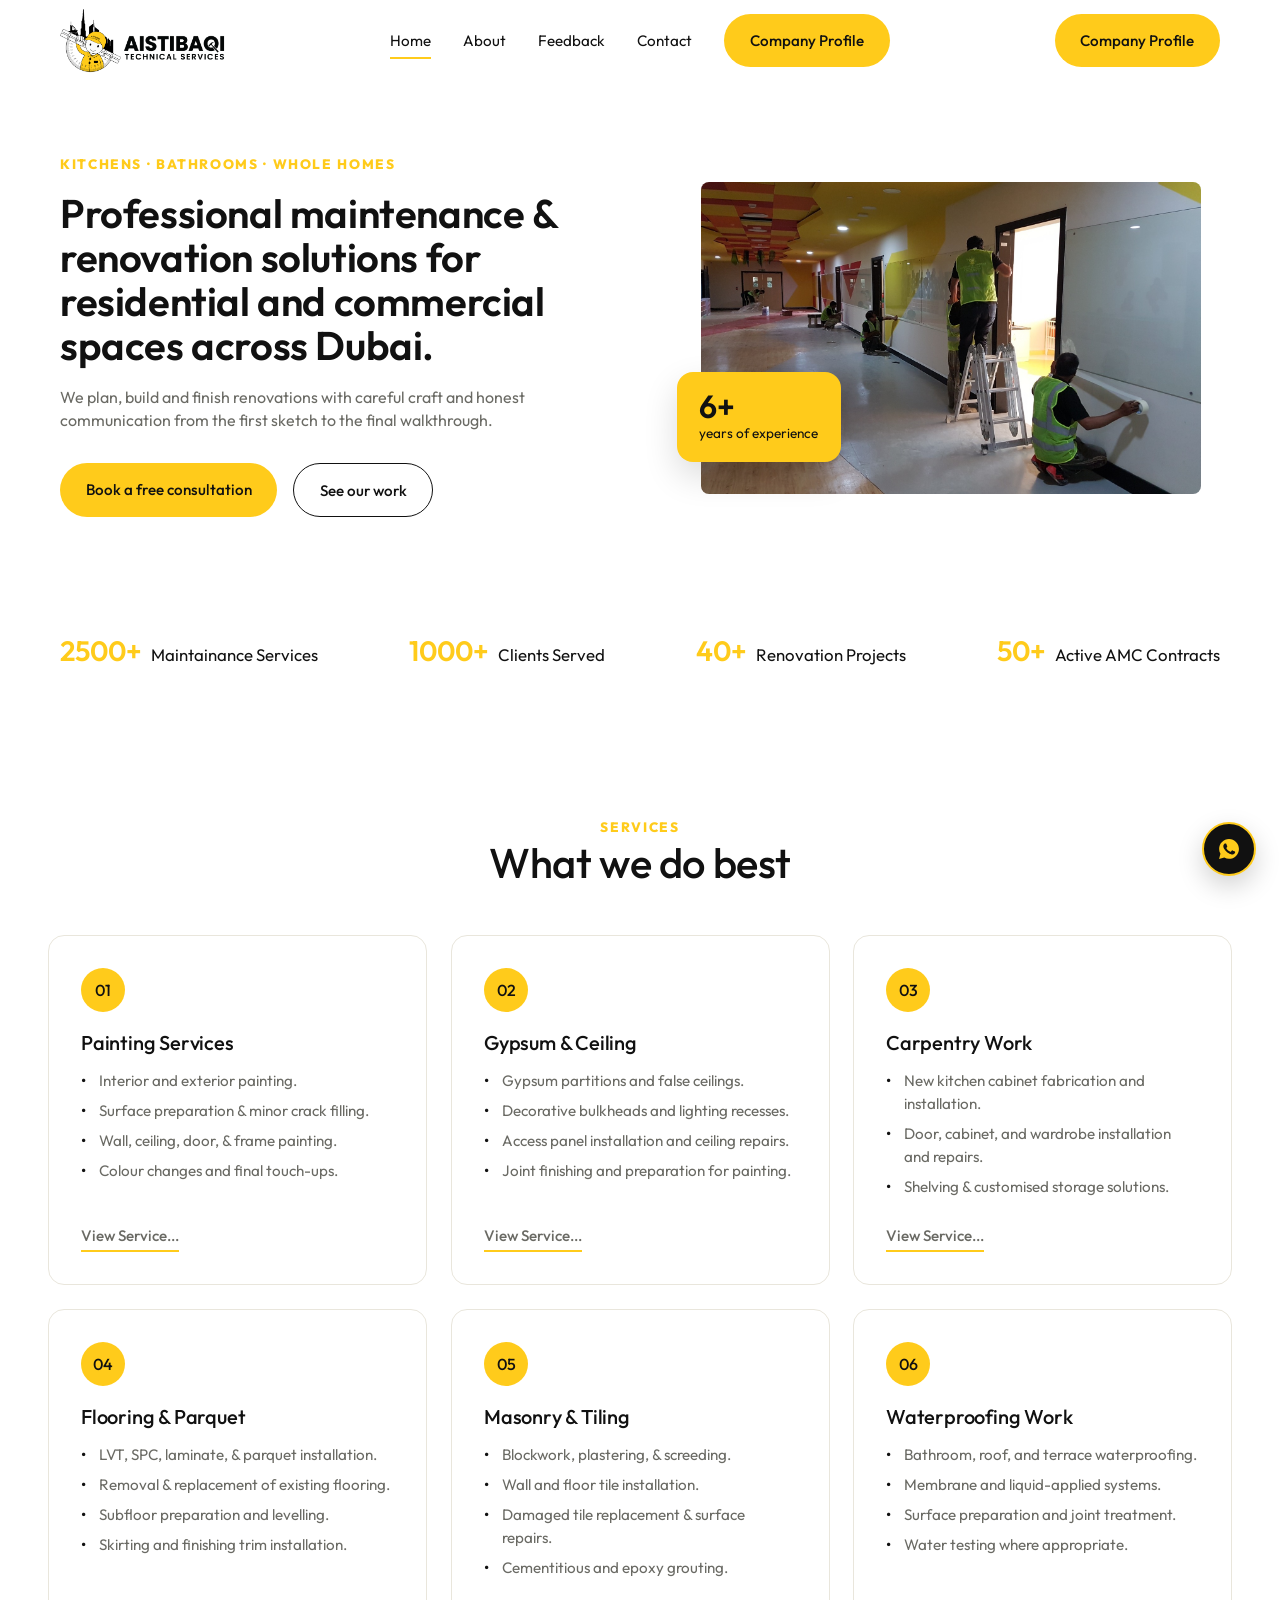
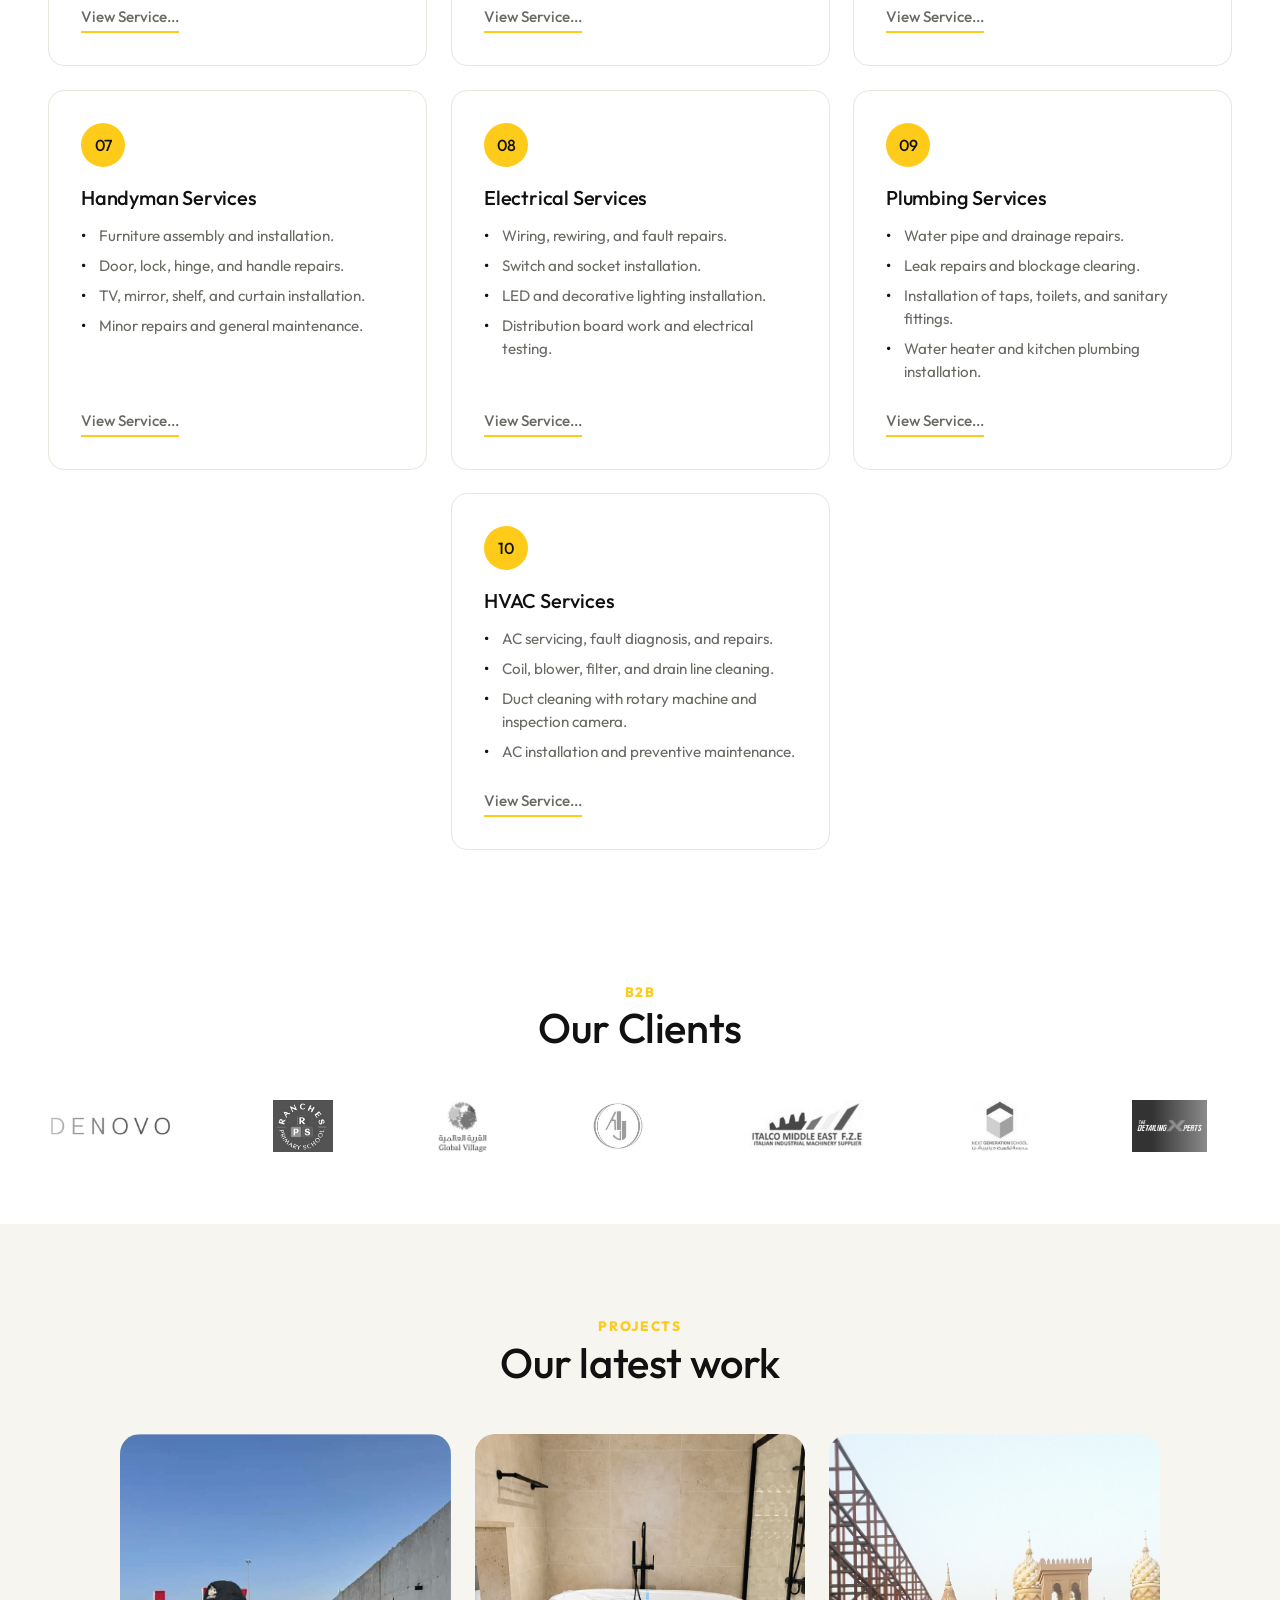
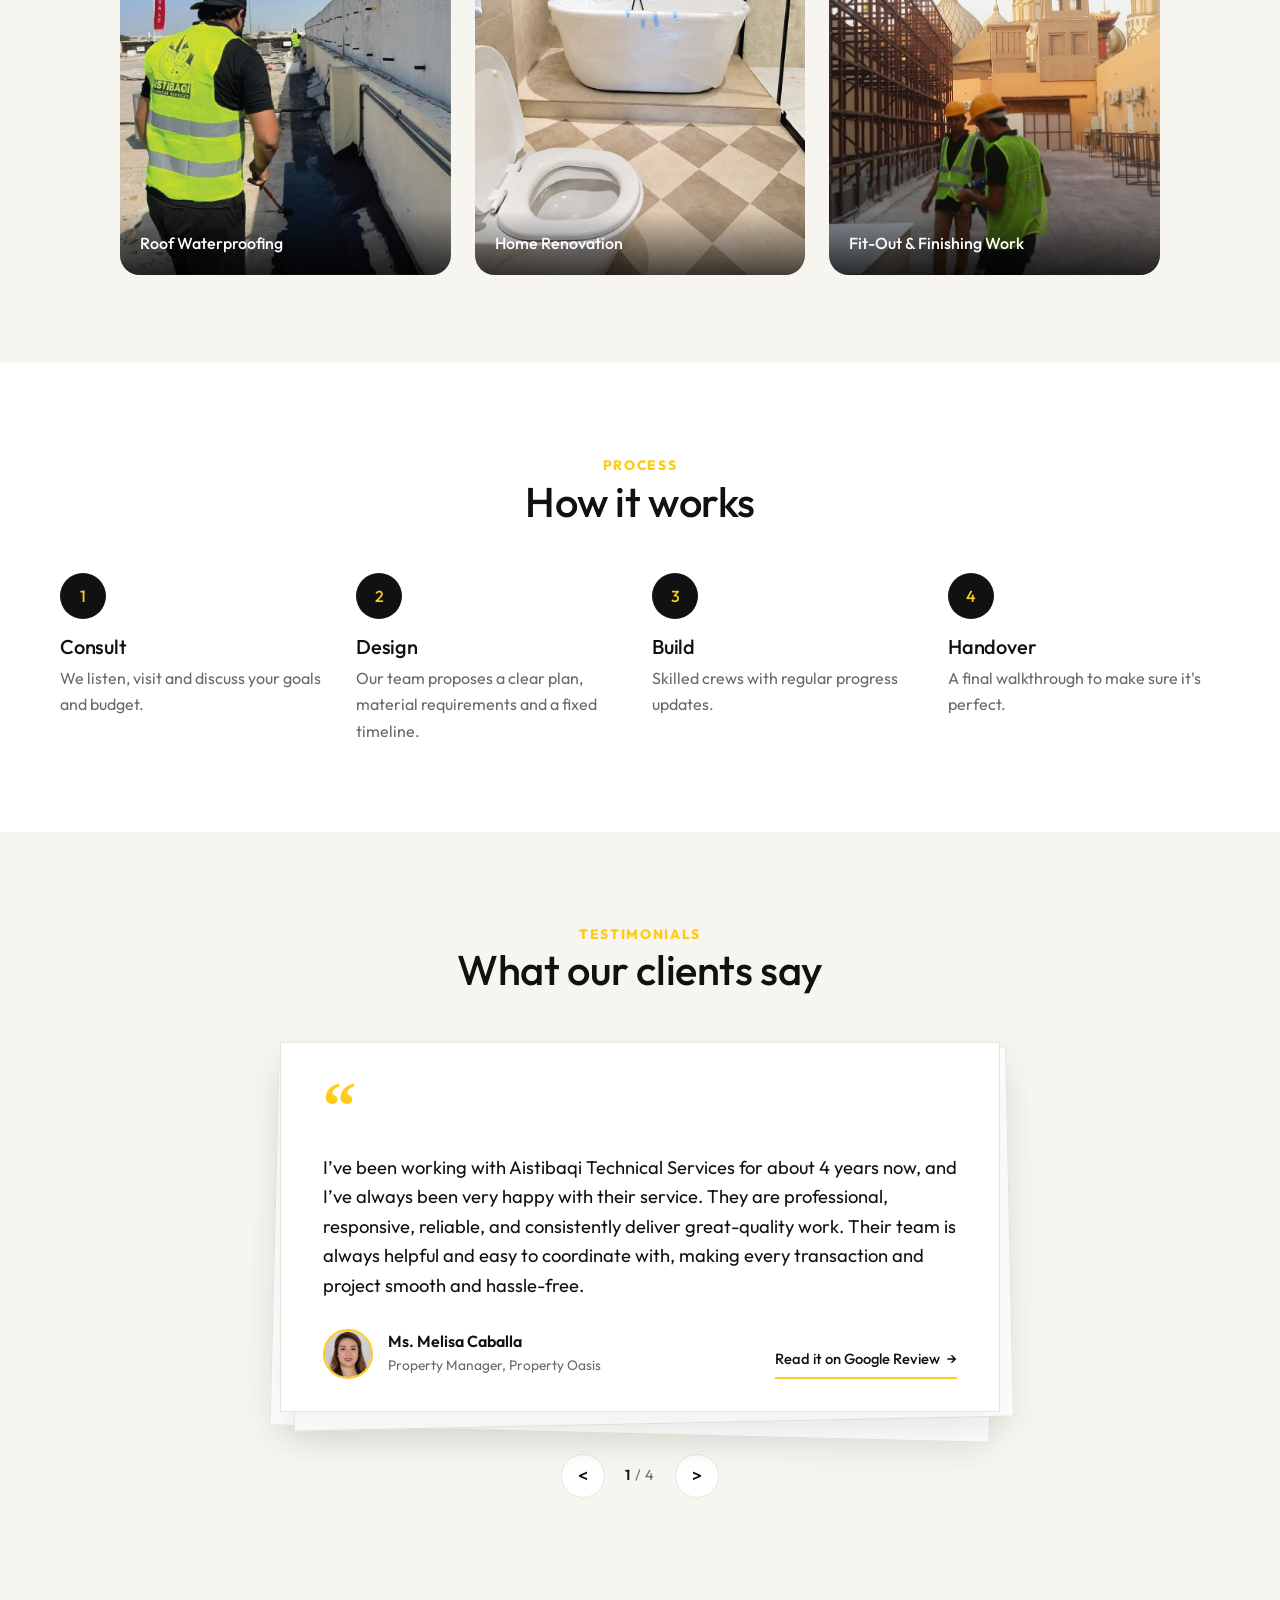
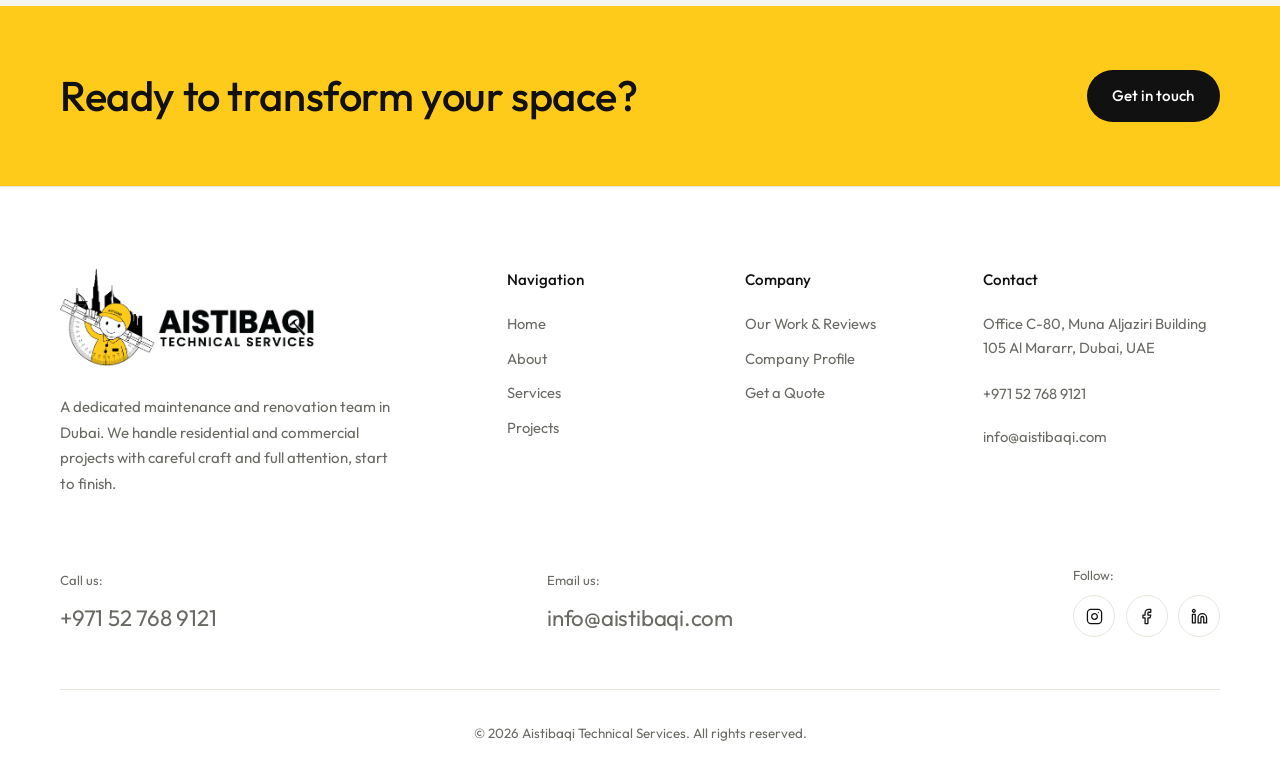
==== commit 388bf212: "HeroEyebrow Fix" ====
--- a/index.html
+++ b/index.html
@@ -13,17 +13,16 @@
 
 <header class="site-header">
   <div class="container nav">
-  <a href="index.html" class="logo"><img src="images/logo-for-web.png" alt="Aistibaqi Technical Services Logo"></a>
+  <a href="index.html" class="logo"><img src="images/logo-for-web.png" alt="Aistibaqi Technical Services Logo" style="width: 50%; height: auto;"></a>
     <nav class="nav-links">
       <a href="index.html" class="active">Home</a>
       <a href="about.html">About</a>
-      <a href="feedback.html">Feedback</a>
+      <a href="#reviews">Feedback</a>
       <a href="contact.html">Contact</a>
-      <a href="files/company-profile.pdf" target="_blank" rel="noopener">Company Profile</a>
-      <a href="contact.html" class="btn btn-yellow nav-cta-mobile">Free Consultation</a>
+      <a href="files/company-profile.pdf" target="_blank" rel="noopener" class="btn btn-yellow nav-cta">Company Profile</a>
     </nav>
 
-    <a href="contact.html" class="btn btn-yellow nav-cta">Free Consultation</a>
+    <a href="files/company-profile.pdf" target="_blank" rel="noopener" class="btn btn-yellow nav-cta">Company Profile</a>
 
     <button class="nav-toggle" aria-label="Menu" aria-expanded="false"><span></span><span></span></button>
   </div>
@@ -457,7 +456,7 @@
       <!-- Column 3: Company -->
       <div class="footer-col reveal" style="--d:.16s">
         <h4>Company</h4>
-        <a href="feedback.html">Our Work &amp; Reviews</a>
+        <a href="#reviews">Our Work &amp; Reviews</a>
         <a href="files/Company-Profile.pdf" target="_blank" rel="noopener">Company Profile</a>
         <a href="contact.html">Get a Quote</a>
       </div>
--- a/css/style.css
+++ b/css/style.css
@@ -1,5 +1,5 @@
 :root{
-  --yellow:#ffcb1b; --black:#111111; --accent:#661F07;
+  --yellow:#ffcb1b; --black:#111111; --accent:#ffcb1b;
   --bg:#ffffff; --alt:#f7f5ef; --muted:#6a6a64; --line:#e9e6dc;
   --radius:16px; --ease:cubic-bezier(.2,.7,.2,1);
 }
@@ -23,7 +23,7 @@
 h3{font-size:1.25rem}
 p{color:var(--muted)}
 .lead{font-size:1.15rem;max-width:520px;margin:1.2rem 0 2rem}
-.eyebrow{display:inline-block;font-size:.85rem;font-weight:500;letter-spacing:.12em;text-transform:uppercase;color:var(--accent);margin-bottom:1rem}
+.eyebrow{display:inline-block;font-size:.85rem;font-weight:800;letter-spacing:.12em;text-transform:uppercase;color:var(--accent);margin-bottom:1rem}
 
 /* Buttons */
 .btn{display:inline-block;padding:.85rem 1.6rem;border-radius:999px;font-weight:500;font-size:.95rem;transition:transform .3s var(--ease),background .3s,box-shadow .3s,color .3s}
@@ -31,7 +31,7 @@
 .btn-yellow{background:var(--yellow);color:var(--black)}
 .btn-yellow:hover{box-shadow:0 10px 24px rgba(255,203,27,.45)}
 .btn-black{background:var(--black);color:#fff}
-.btn-black:hover{background:var(--accent)}
+.btn-black:hover{background:var(--muted)}
 .btn-ghost{border:1.5px solid var(--black)}
 .btn-ghost:hover{background:var(--black);color:#fff}
 .actions{display:flex;gap:1rem;flex-wrap:wrap}
@@ -698,6 +698,60 @@
   color:var(--black);
 }
 
+/* FOOTER BUTTONS CSS */
+/* Action Bar: Buttons under Logo Text + Aligned Social Icons */
+.footer-action-row{
+  margin-top:1.75rem;
+  display:flex;
+  justify-content:space-between;
+  align-items:center;
+  flex-wrap:wrap;
+  gap:1.5rem;
+}
+.footer-buttons{
+  display:flex;
+  align-items:center;
+  flex-wrap:wrap;
+  gap:.85rem;
+}
+.footer-buttons .btn{
+  padding:.75rem 1.45rem;
+  font-size:.9rem;
+}
+
+.footer-circles{
+  display:flex;
+  align-items:center;
+  gap:.65rem;
+}
+.footer-circles a{
+  width:42px;
+  height:42px;
+  border-radius:50%;
+  border:1px solid var(--line);
+  color:var(--black);
+  display:grid;
+  place-items:center;
+  transition:background .25s ease, border-color .25s ease, transform .25s var(--ease);
+}
+.footer-circles a:hover{
+  background:var(--yellow);
+  border-color:var(--yellow);
+  transform:translateY(-2px);
+}
+
+@media(max-width:960px){
+  .footer-top{
+    grid-template-columns:1fr 1fr;
+    gap:2.5rem 2rem;
+  }
+  .footer-brand{
+    grid-column:1 / -1;
+  }
+}
+
+/* FOOTER BUTTON ENDS HERE */
+
 @media(max-width:768px){
   .footer-grid{grid-template-columns:1fr;gap:2.5rem}
   .copyright{flex-direction:column;align-items:flex-start}
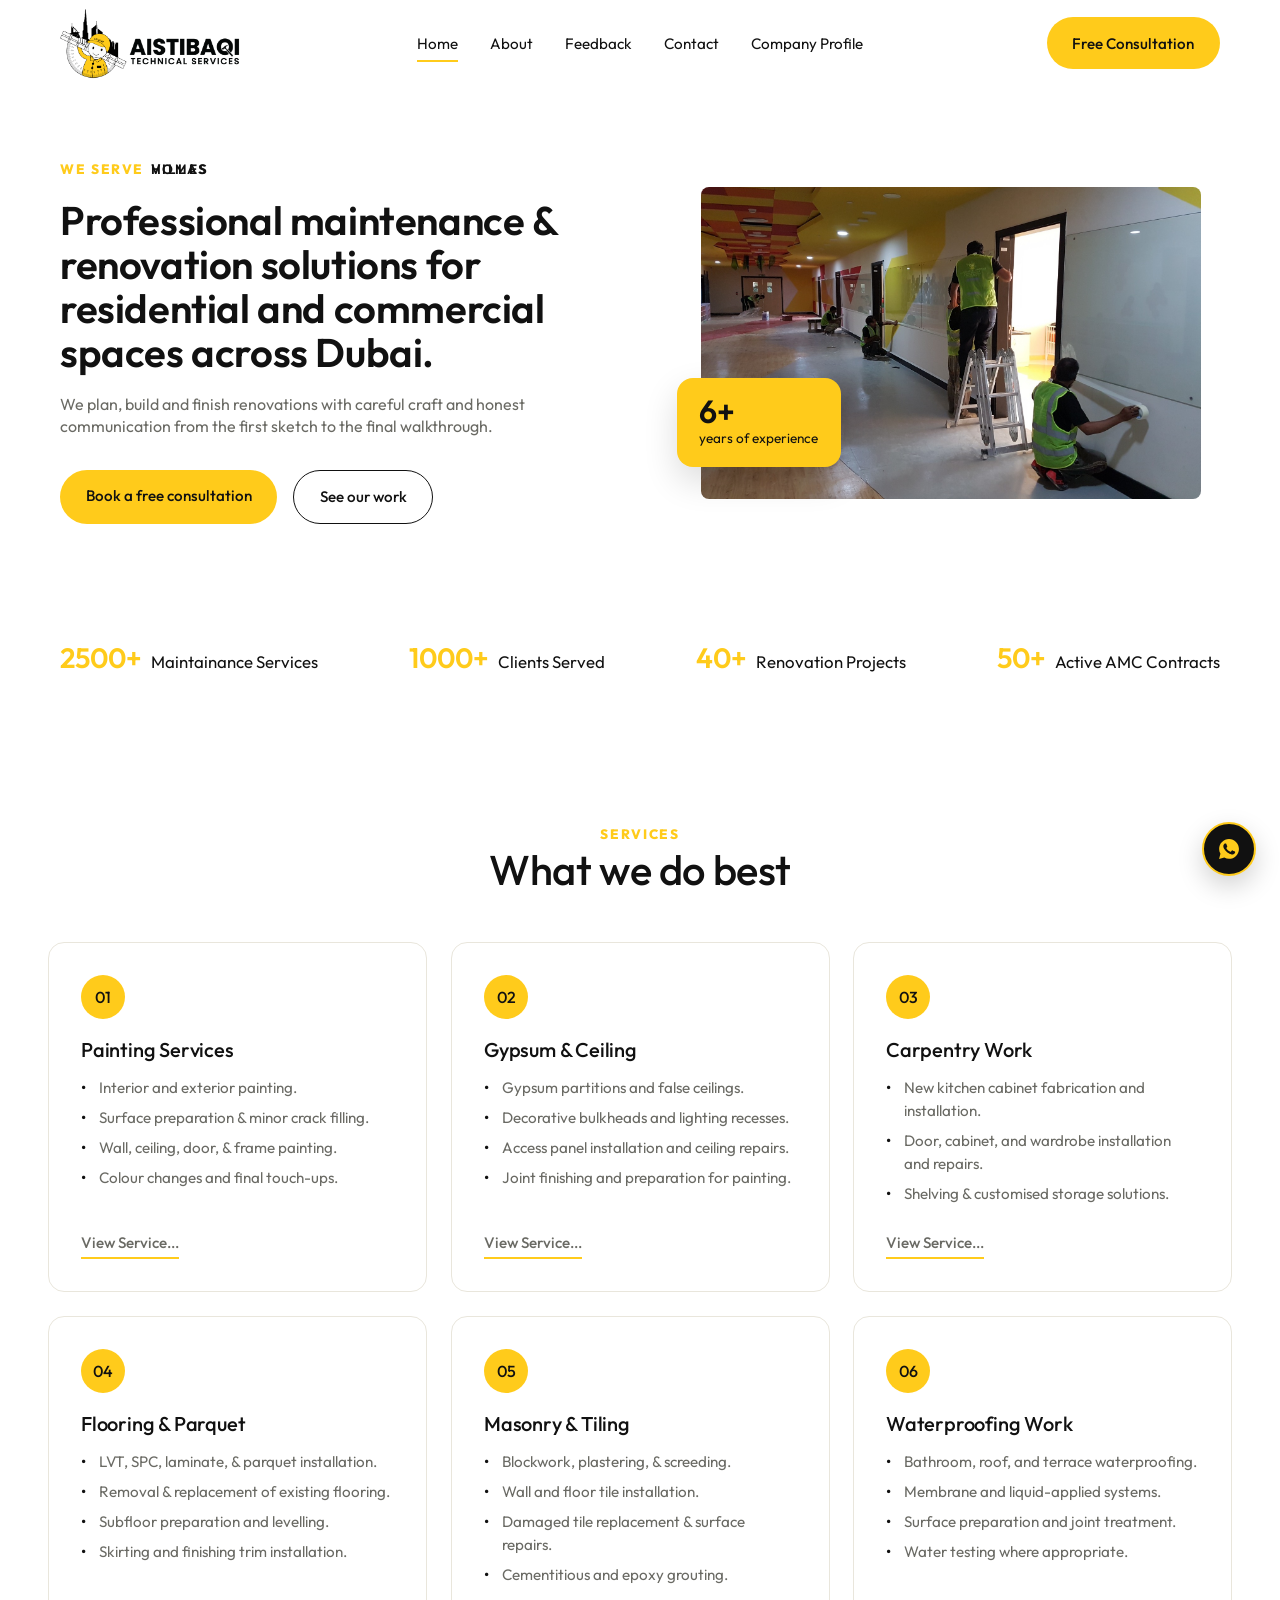
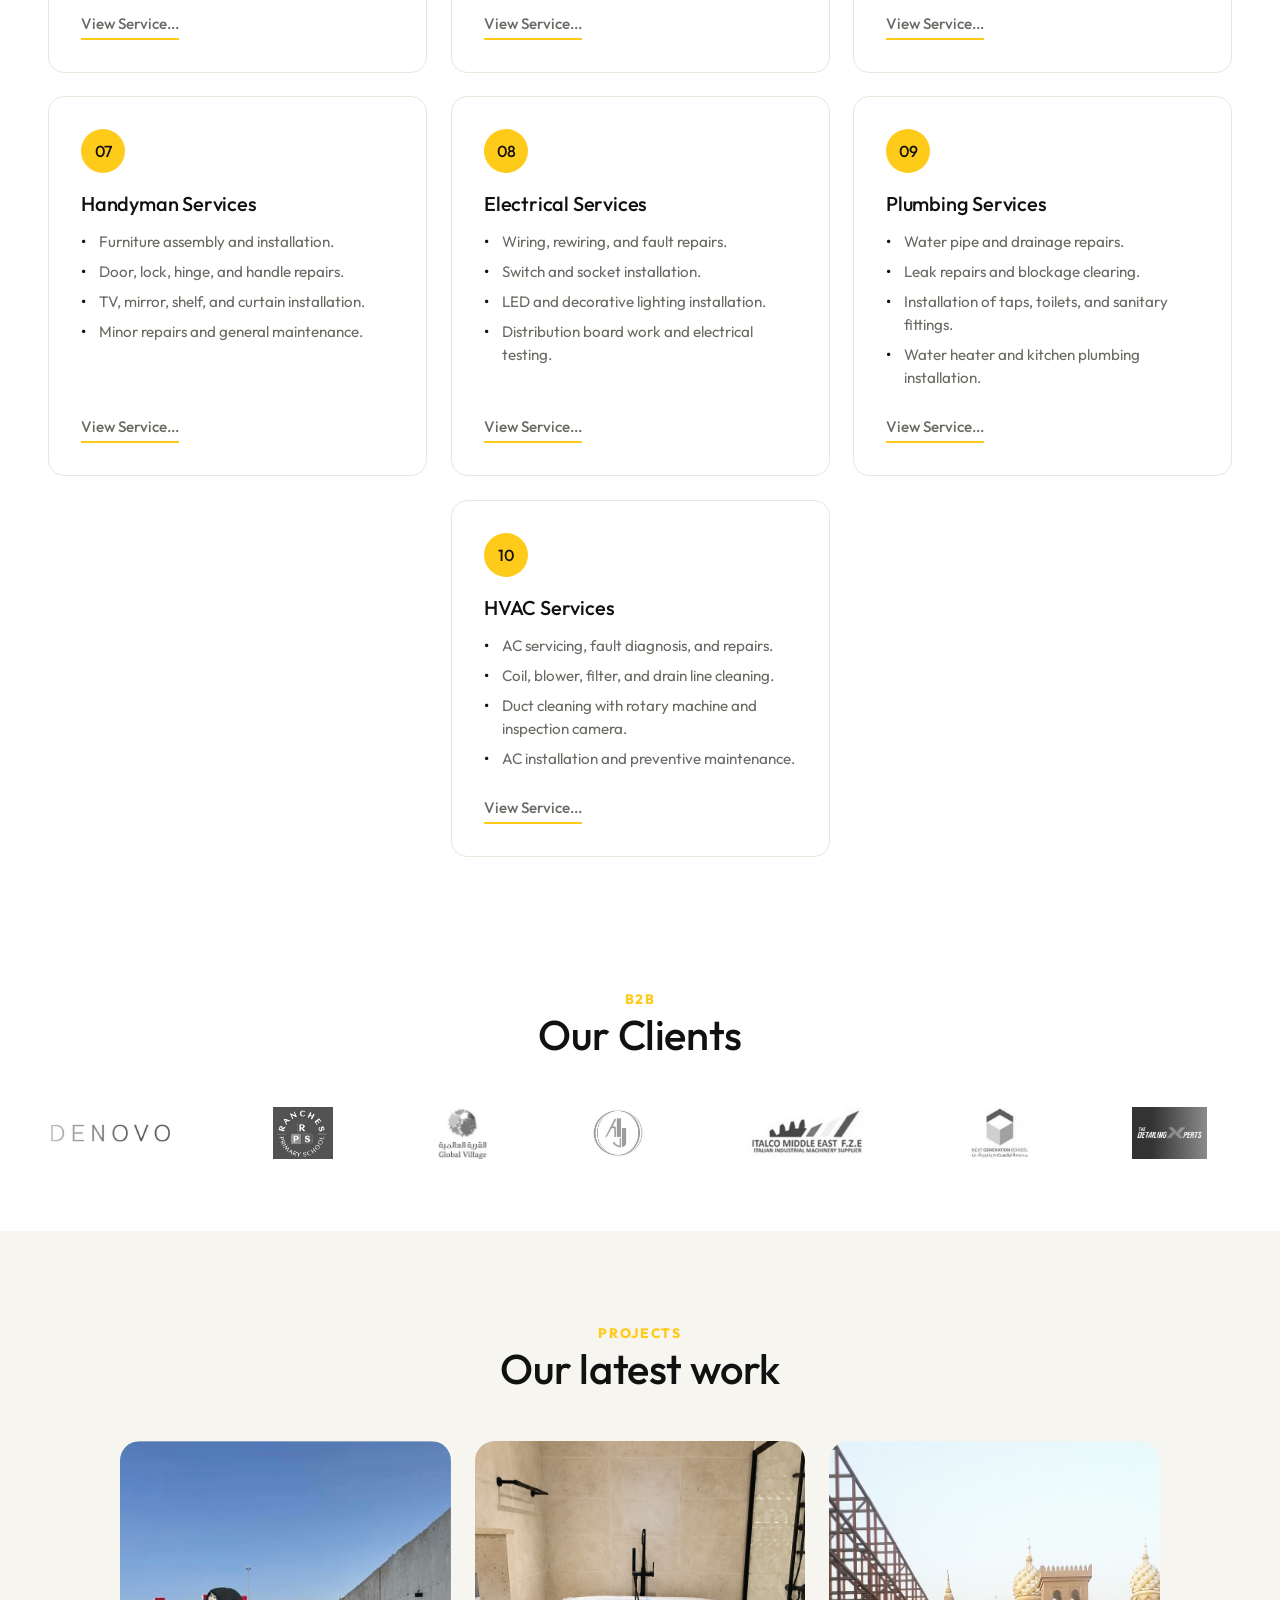
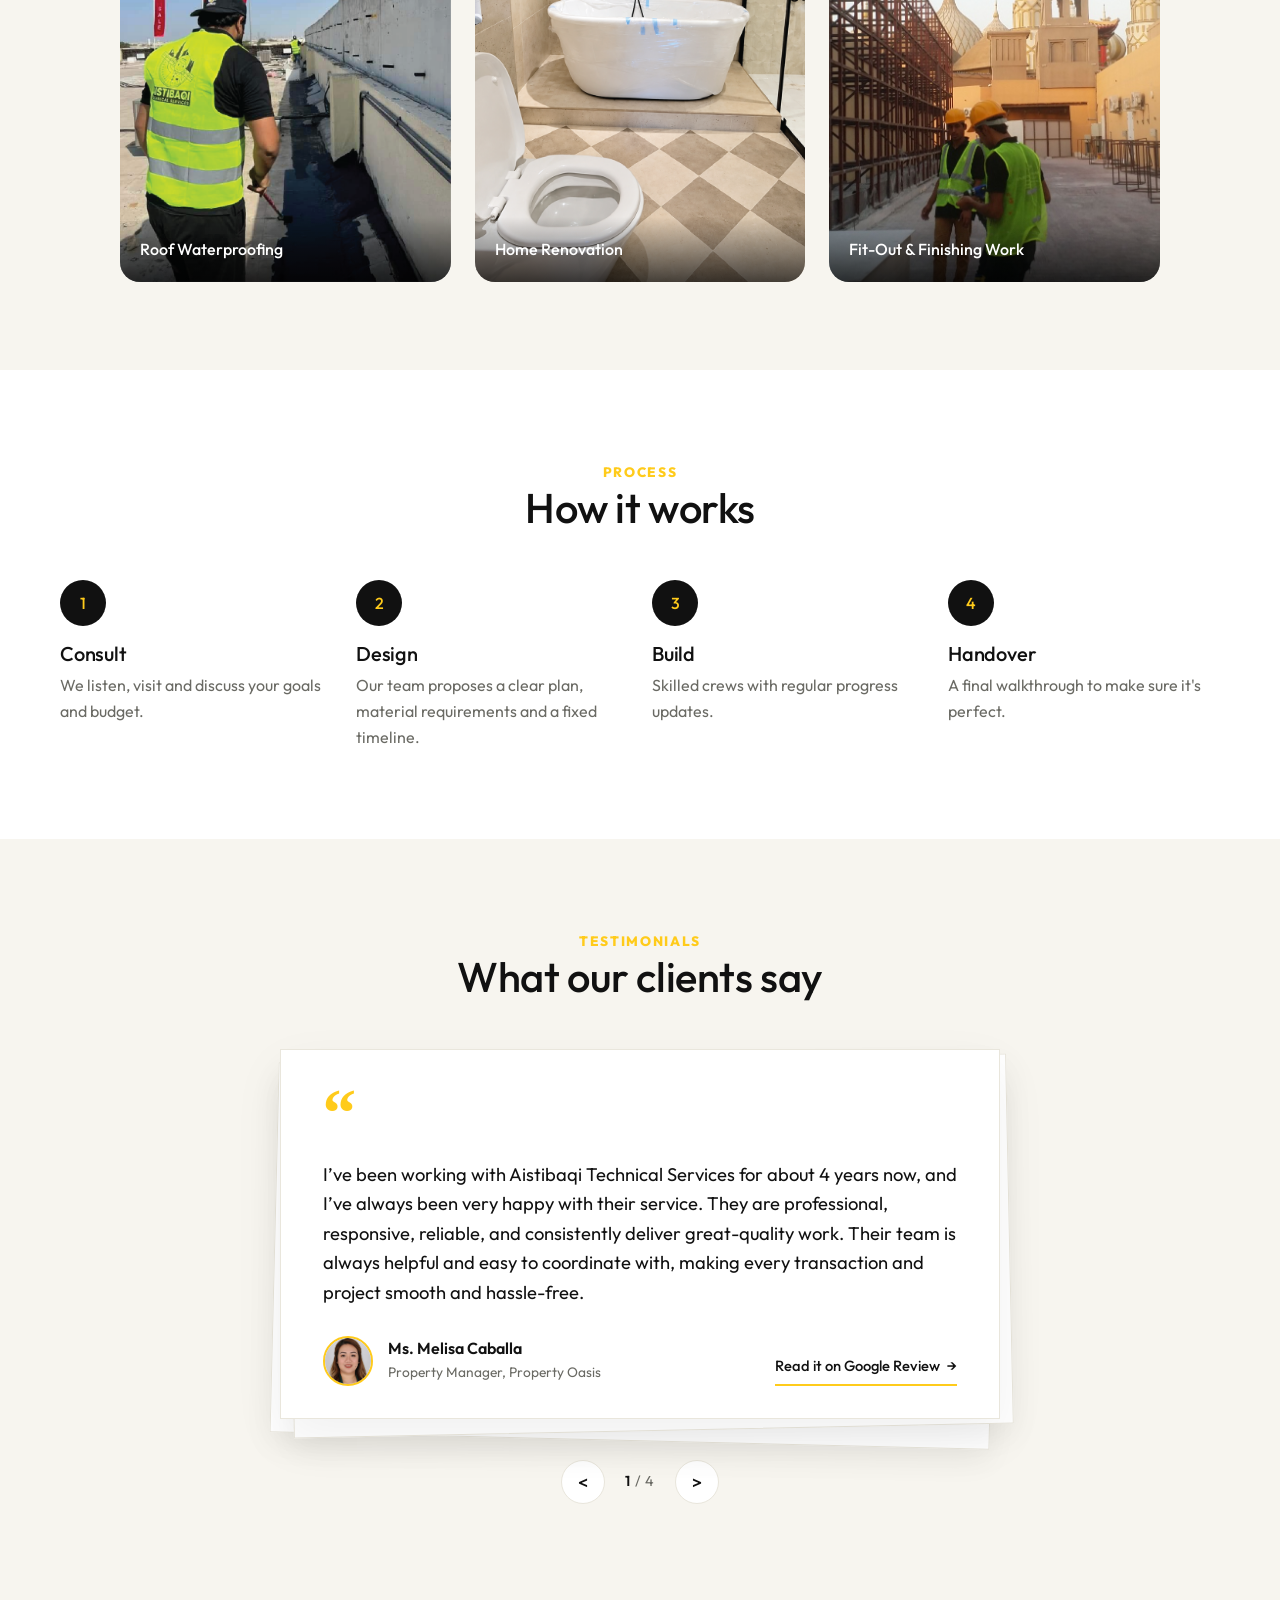
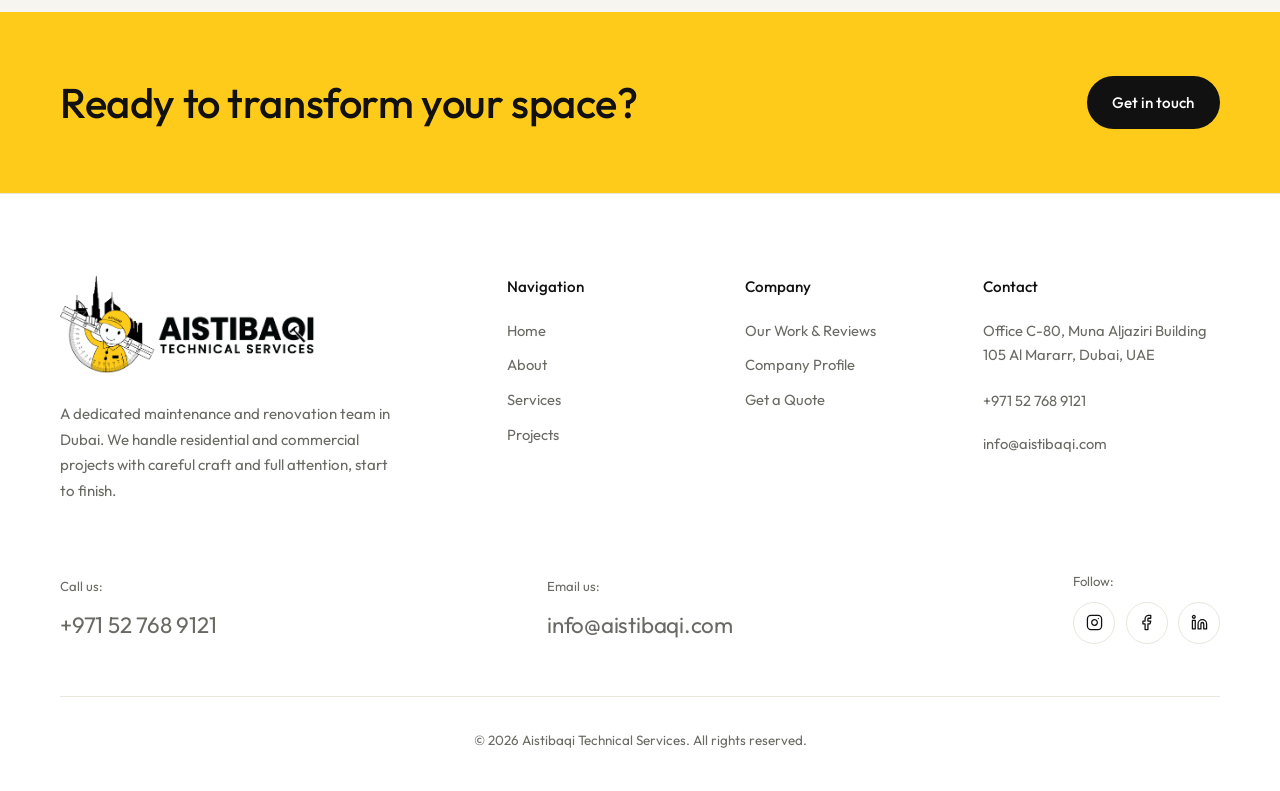
==== commit 5393b809: "NavbarFix" ====
--- a/index.html
+++ b/index.html
@@ -13,16 +13,17 @@
 
 <header class="site-header">
   <div class="container nav">
-  <a href="index.html" class="logo"><img src="images/logo-for-web.png" alt="Aistibaqi Technical Services Logo" style="width: 50%; height: auto;"></a>
+  <a href="index.html" class="logo"><img src="images/logo-for-web.png" alt="Aistibaqi Technical Services Logo"></a>
     <nav class="nav-links">
       <a href="index.html" class="active">Home</a>
       <a href="about.html">About</a>
       <a href="#reviews">Feedback</a>
       <a href="contact.html">Contact</a>
-      <a href="files/company-profile.pdf" target="_blank" rel="noopener" class="btn btn-yellow nav-cta">Company Profile</a>
+      <a href="files/company-profile.pdf" target="_blank" rel="noopener">Company Profile</a>
+      <a href="contact.html" class="btn btn-yellow nav-cta-mobile">Free Consultation</a>
     </nav>
 
-    <a href="files/company-profile.pdf" target="_blank" rel="noopener" class="btn btn-yellow nav-cta">Company Profile</a>
+    <a href="contact.html" class="btn btn-yellow nav-cta">Free Consultation</a>
 
     <button class="nav-toggle" aria-label="Menu" aria-expanded="false"><span></span><span></span></button>
   </div>
@@ -33,7 +34,16 @@
   <section class="hero">
     <div class="container hero-grid">
       <div class="hero-text">
-        <span class="eyebrow reveal">Kitchens · Bathrooms · Whole homes</span>
+        <div class="eyebrow reveal hero-serve">
+          <span>We serve</span>
+          <span class="calendar-flip" aria-live="polite">
+            <span class="flip-word active">Homes</span>
+            <span class="flip-word">Villas</span>
+            <span class="flip-word">Apartments</span>
+            <span class="flip-word">Offices</span>
+            <span class="flip-word">Commercial Spaces</span>
+          </span>
+        </div>
         <h1 class="reveal" style="--d:.1s">Professional maintenance & renovation solutions for residential and commercial spaces across Dubai.</h1>
         <p class="lead reveal" style="--d:.2s">We plan, build and finish renovations with careful craft and honest communication from the first sketch to the final walkthrough.</p>
         <div class="actions reveal" style="--d:.3s">
--- a/css/style.css
+++ b/css/style.css
@@ -74,6 +74,48 @@
 .float{animation:float 5s ease-in-out infinite}
 @keyframes float{50%{transform:translateY(-10px)}}
 
+/* Hero Calendar-Flip Eyebrow  STARTS HERE*/
+.hero-serve{
+  display:inline-flex;
+  align-items:baseline;
+  flex-wrap:wrap;
+  gap:.42rem;
+}
+.calendar-flip{
+  position:relative;
+  display:inline-grid;
+  perspective:600px;
+  vertical-align:bottom;
+}
+.flip-word{
+  grid-area:1 / 1;
+  display:inline-block;
+  font-weight:600;
+  color:var(--black);
+  padding-bottom:1px;
+  transform-origin:50% 85%;
+  backface-visibility:hidden;
+  opacity:0;
+  transform:rotateX(-85deg) translateY(6px);
+  transition:
+    transform .55s cubic-bezier(.22,1,.36,1),
+    opacity .35s ease;
+  pointer-events:none;
+}
+
+/* Current active word resting flat */
+.flip-word.active{
+  opacity:1;
+  transform:rotateX(0deg) translateY(0);
+  pointer-events:auto;
+}
+
+/* Outgoing word flipping upward like a calendar page */
+.flip-word.exit{
+  opacity:0;
+  transform:rotateX(85deg) translateY(-6px);
+}
+/* Hero Calendar-Flip Eyebrow  ENDS HERE*/
 
 /* Hero Stats Bar */
 .hero-stats{padding:2.5rem 0 3.5rem}
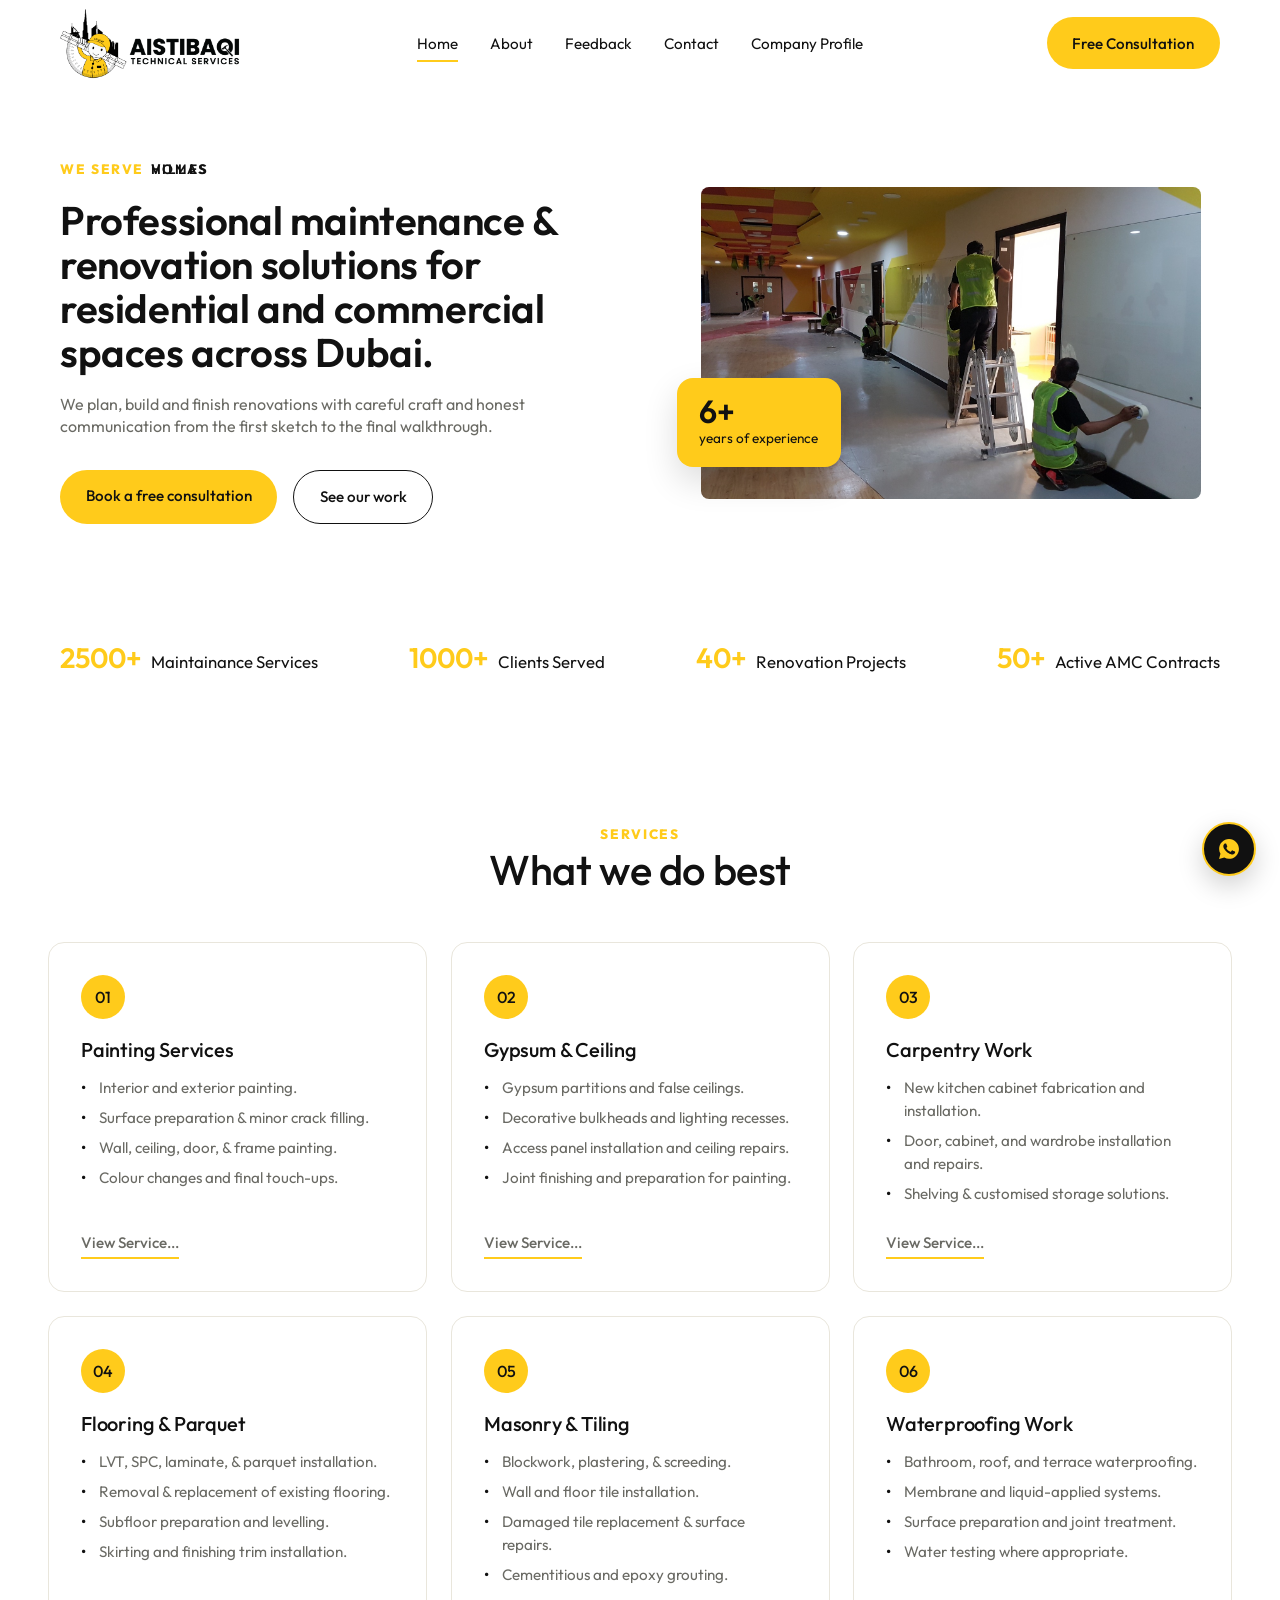
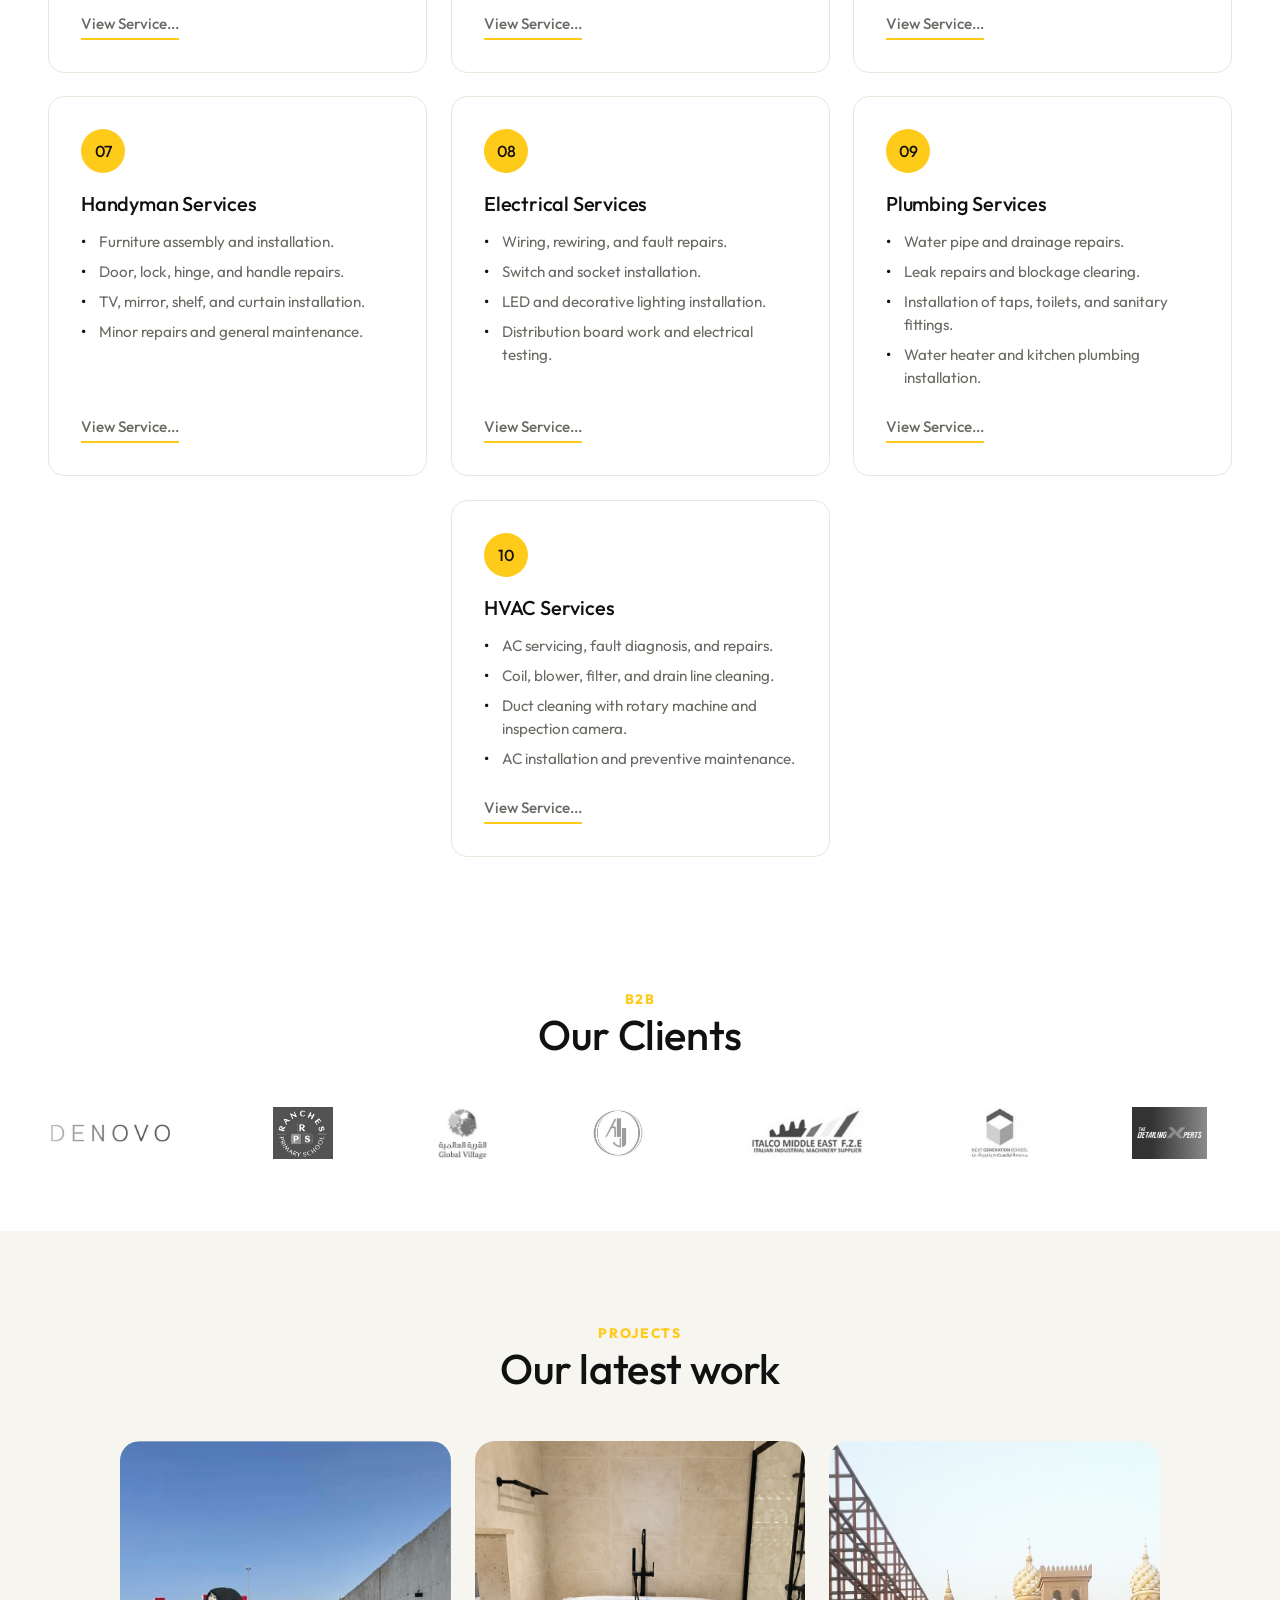
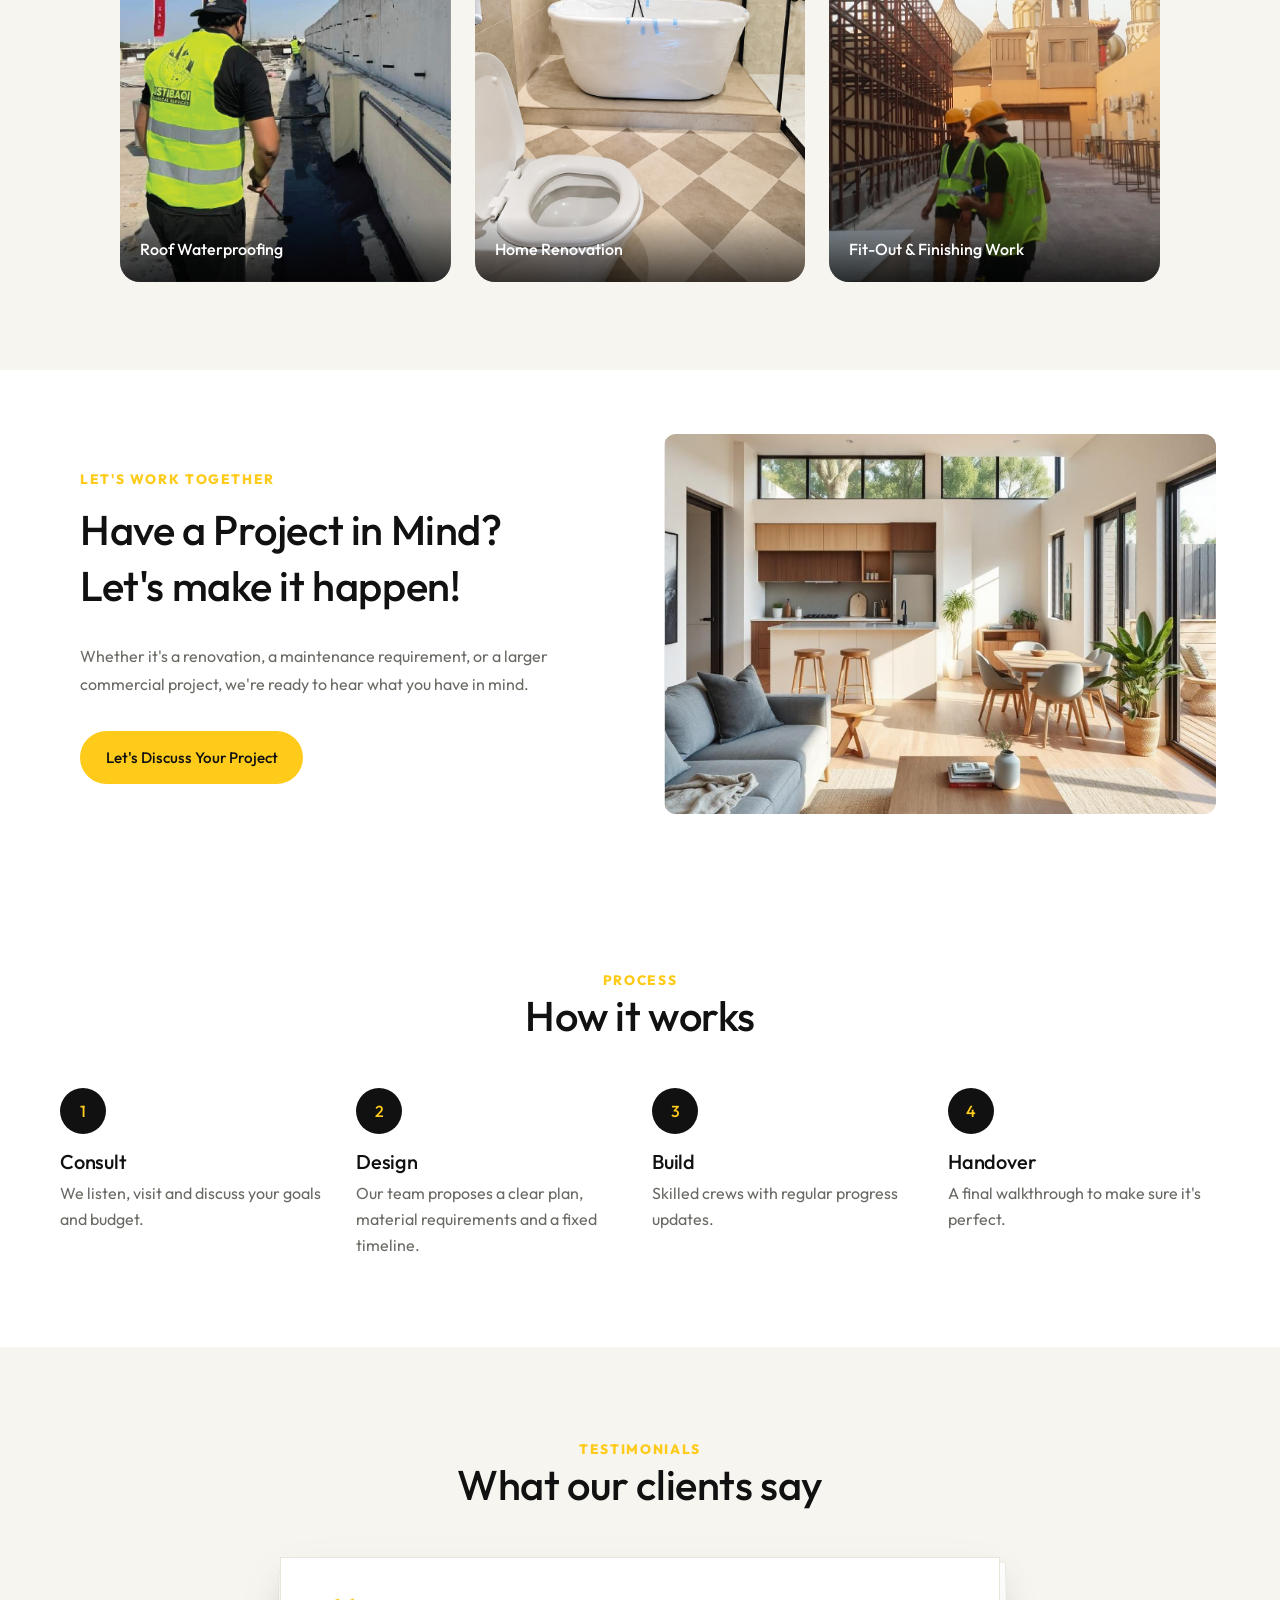
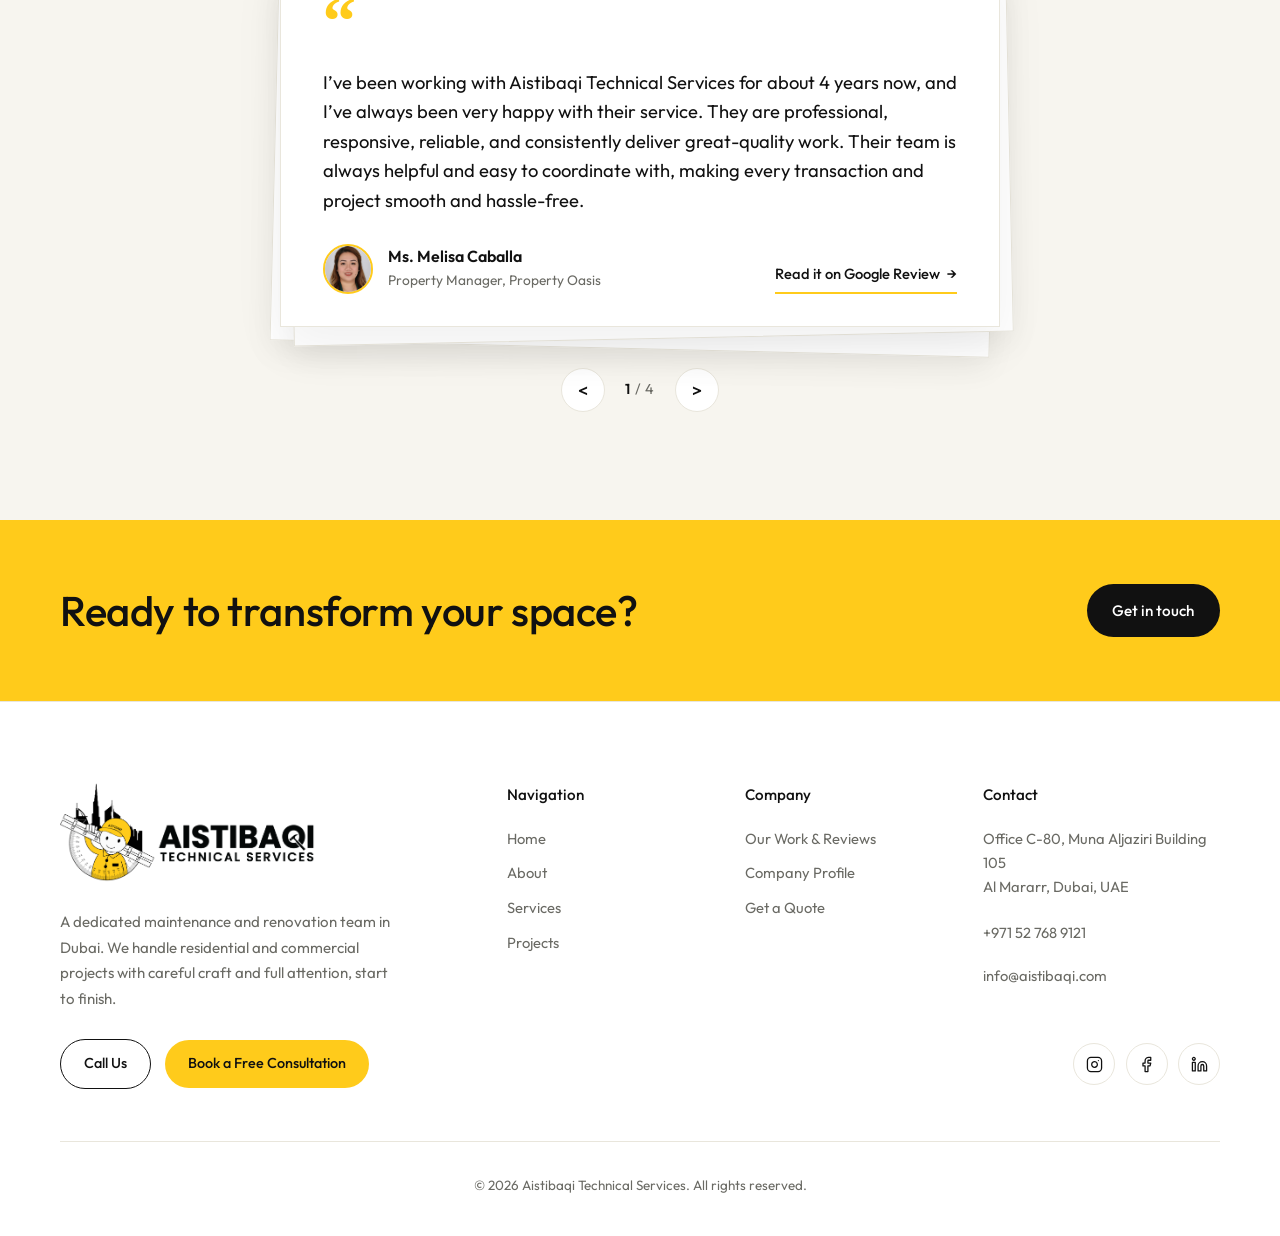
==== commit d93c288e: "Add-CTA" ====
--- a/index.html
+++ b/index.html
@@ -308,6 +308,33 @@
     </div>
   </section>
 
+  <!-- CTA 1 -->
+  <section class="project-cta">
+  <div class="project-cta-content">
+    <span class="eyebrow">Let's Work Together</span>
+
+    <h2>Have a Project in Mind?</h2>
+    <h2>Let's make it happen!</h2>
+
+    <p>
+      Whether it's a renovation, a maintenance requirement,
+      or a larger commercial project, we're ready to hear
+      what you have in mind.
+    </p>
+
+    <a href="contact.html" class="btn btn-yellow">
+      Let's Discuss Your Project
+    </a>
+  </div>
+
+  <div class="project-cta-image">
+    <img
+      src="images/CTA-1.png"
+      alt="Modern renovated residential interior"
+    >
+  </div>
+</section>
+
   <!-- PROCESS -->
   <section class="section">
     <div class="container">
@@ -466,7 +493,7 @@
       <!-- Column 3: Company -->
       <div class="footer-col reveal" style="--d:.16s">
         <h4>Company</h4>
-        <a href="#reviews">Our Work &amp; Reviews</a>
+        <a href="#reviews">Our Work & Reviews</a>
         <a href="files/Company-Profile.pdf" target="_blank" rel="noopener">Company Profile</a>
         <a href="contact.html">Get a Quote</a>
       </div>
@@ -475,48 +502,41 @@
       <div class="footer-col footer-contact-col reveal" style="--d:.24s">
         <h4>Contact</h4>
         <p class="footer-address">
-          Office C-80, Muna Aljaziri Building 105 Al Mararr, Dubai, UAE
+          Office C-80, Muna Aljaziri Building 105<br>
+          Al Mararr, Dubai, UAE
         </p>
         <a href="tel:+971527689121" class="footer-spaced">+971 52 768 9121</a>
         <a href="mailto:info@aistibaqi.com" class="footer-spaced">info@aistibaqi.com</a>
       </div>
     </div>
 
-    <!-- Middle 3-Column Contact & Social Strip -->
-    <div class="footer-mid reveal" style="--d:.15s">
-      <div class="footer-mid-item">
-        <span class="footer-label">Call us:</span>
-        <a href="tel:+971527689121" class="footer-big-link">+971 52 768 9121</a>
-      </div>
-
-      <div class="footer-mid-item">
-        <span class="footer-label">Email us:</span>
-        <a href="mailto:info@aistibaqi.com" class="footer-big-link">info@aistibaqi.com</a>
-      </div>
-
-      <div class="footer-mid-item footer-follow">
-        <span class="footer-label">Follow:</span>
-        <div class="footer-circles">
-          <a href="https://instagram.com/aistibaqi" target="_blank" rel="noopener" aria-label="Instagram">
-            <svg viewBox="0 0 24 24" width="17" height="17" fill="none" stroke="currentColor" stroke-width="1.8" stroke-linecap="round" stroke-linejoin="round" aria-hidden="true">
-              <rect x="2" y="2" width="20" height="20" rx="5" ry="5"></rect>
-              <path d="M16 11.37A4 4 0 1 1 12.63 8 4 4 0 0 1 16 11.37z"></path>
-              <line x1="17.5" y1="6.5" x2="17.51" y2="6.5"></line>
-            </svg>
-          </a>
-          <a href="https://facebook.com/aistibaqi" target="_blank" rel="noopener" aria-label="Facebook">
-            <svg viewBox="0 0 24 24" width="17" height="17" fill="none" stroke="currentColor" stroke-width="1.8" stroke-linecap="round" stroke-linejoin="round" aria-hidden="true">
-              <path d="M18 2h-3a5 5 0 0 0-5 5v3H7v4h3v8h4v-8h3l1-4h-4V7a1 1 0 0 1 1-1h3z"></path>
-            </svg>
-          </a>
-          <a href="https://linkedin.com" target="_blank" rel="noopener" aria-label="LinkedIn">
-            <svg viewBox="0 0 24 24" width="17" height="17" fill="none" stroke="currentColor" stroke-width="1.8" stroke-linecap="round" stroke-linejoin="round" aria-hidden="true">
-              <path d="M16 8a6 6 0 0 1 6 6v7h-4v-7a2 2 0 0 0-2-2 2 2 0 0 0-2 2v7h-4v-7a6 6 0 0 1 6-6z"></path>
-              <rect x="2" y="9" width="4" height="12"></rect>
-              <circle cx="4" cy="4" r="2"></circle>
-            </svg>
-          </a>
-        </div>
+    <!-- Action Bar: Buttons on Left (aligned under logo text) + Social Icons on Right -->
+    <div class="footer-action-row reveal" style="--d:.15s">
+      <div class="footer-buttons">
+        <a href="tel:+971527689121" class="btn btn-ghost">Call Us</a>
+        <a href="contact.html" class="btn btn-yellow">Book a Free Consultation</a>
+      </div>
+
+      <div class="footer-circles">
+        <a href="https://instagram.com/aistibaqi" target="_blank" rel="noopener" aria-label="Instagram">
+          <svg viewBox="0 0 24 24" width="17" height="17" fill="none" stroke="currentColor" stroke-width="1.8" stroke-linecap="round" stroke-linejoin="round" aria-hidden="true">
+            <rect x="2" y="2" width="20" height="20" rx="5" ry="5"></rect>
+            <path d="M16 11.37A4 4 0 1 1 12.63 8 4 4 0 0 1 16 11.37z"></path>
+            <line x1="17.5" y1="6.5" x2="17.51" y2="6.5"></line>
+          </svg>
+        </a>
+        <a href="https://facebook.com/aistibaqi" target="_blank" rel="noopener" aria-label="Facebook">
+          <svg viewBox="0 0 24 24" width="17" height="17" fill="none" stroke="currentColor" stroke-width="1.8" stroke-linecap="round" stroke-linejoin="round" aria-hidden="true">
+            <path d="M18 2h-3a5 5 0 0 0-5 5v3H7v4h3v8h4v-8h3l1-4h-4V7a1 1 0 0 1 1-1h3z"></path>
+          </svg>
+        </a>
+        <a href="https://linkedin.com" target="_blank" rel="noopener" aria-label="LinkedIn">
+          <svg viewBox="0 0 24 24" width="17" height="17" fill="none" stroke="currentColor" stroke-width="1.8" stroke-linecap="round" stroke-linejoin="round" aria-hidden="true">
+            <path d="M16 8a6 6 0 0 1 6 6v7h-4v-7a2 2 0 0 0-2-2 2 2 0 0 0-2 2v7h-4v-7a6 6 0 0 1 6-6z"></path>
+            <rect x="2" y="9" width="4" height="12"></rect>
+            <circle cx="4" cy="4" r="2"></circle>
+          </svg>
+        </a>
       </div>
     </div>
 
@@ -526,7 +546,6 @@
     </div>
   </div>
 </footer>
-
 
 
 <!-- Floating WhatsApp Button -->
--- a/css/style.css
+++ b/css/style.css
@@ -334,6 +334,63 @@
 .quote-band p{color:#000000;font-size:clamp(.4rem,3vw,1rem);font-weight:300;max-width:800px;margin:0 auto 1.2rem}
 .quote-band span{color:var(--yellow);font-size:.95rem}
 
+
+/* CTA 1 */
+
+.project-cta {
+  display: grid;
+  grid-template-columns: 1fr 1fr;
+  align-items: center;
+  gap: 3rem;
+  padding: 4rem 5%;
+  max-width: 1400px;
+  margin: auto;
+}
+
+.project-cta-content {
+  max-width: 600px;
+  padding: 1rem;
+}
+
+.project-cta-content h2 {
+  margin-bottom: 0.5rem;
+}
+
+.project-cta-content p {
+  margin: 2rem 0;
+  line-height: 1.8;
+}
+
+.project-cta-image {
+  width: 100%;
+  height: 380px;
+  overflow: hidden;
+  border-radius: 12px;
+}
+
+.project-cta-image img {
+  width: 100%;
+  height: 100%;
+  object-fit: cover;
+  display: block;
+}
+
+/* Responsive */
+@media (max-width: 768px) {
+  .project-cta {
+    grid-template-columns: 1fr;
+    gap: 2rem;
+    padding: 3rem 5%;
+  }
+
+  .project-cta-image {
+    height: 260px;
+  }
+
+  .project-cta-content {
+    padding: 0;
+  }
+}
 /* CLIENT FEEDBACK */
 /* Stacked Review Cards (Inspiration Style) */
 .review-deck-wrap{
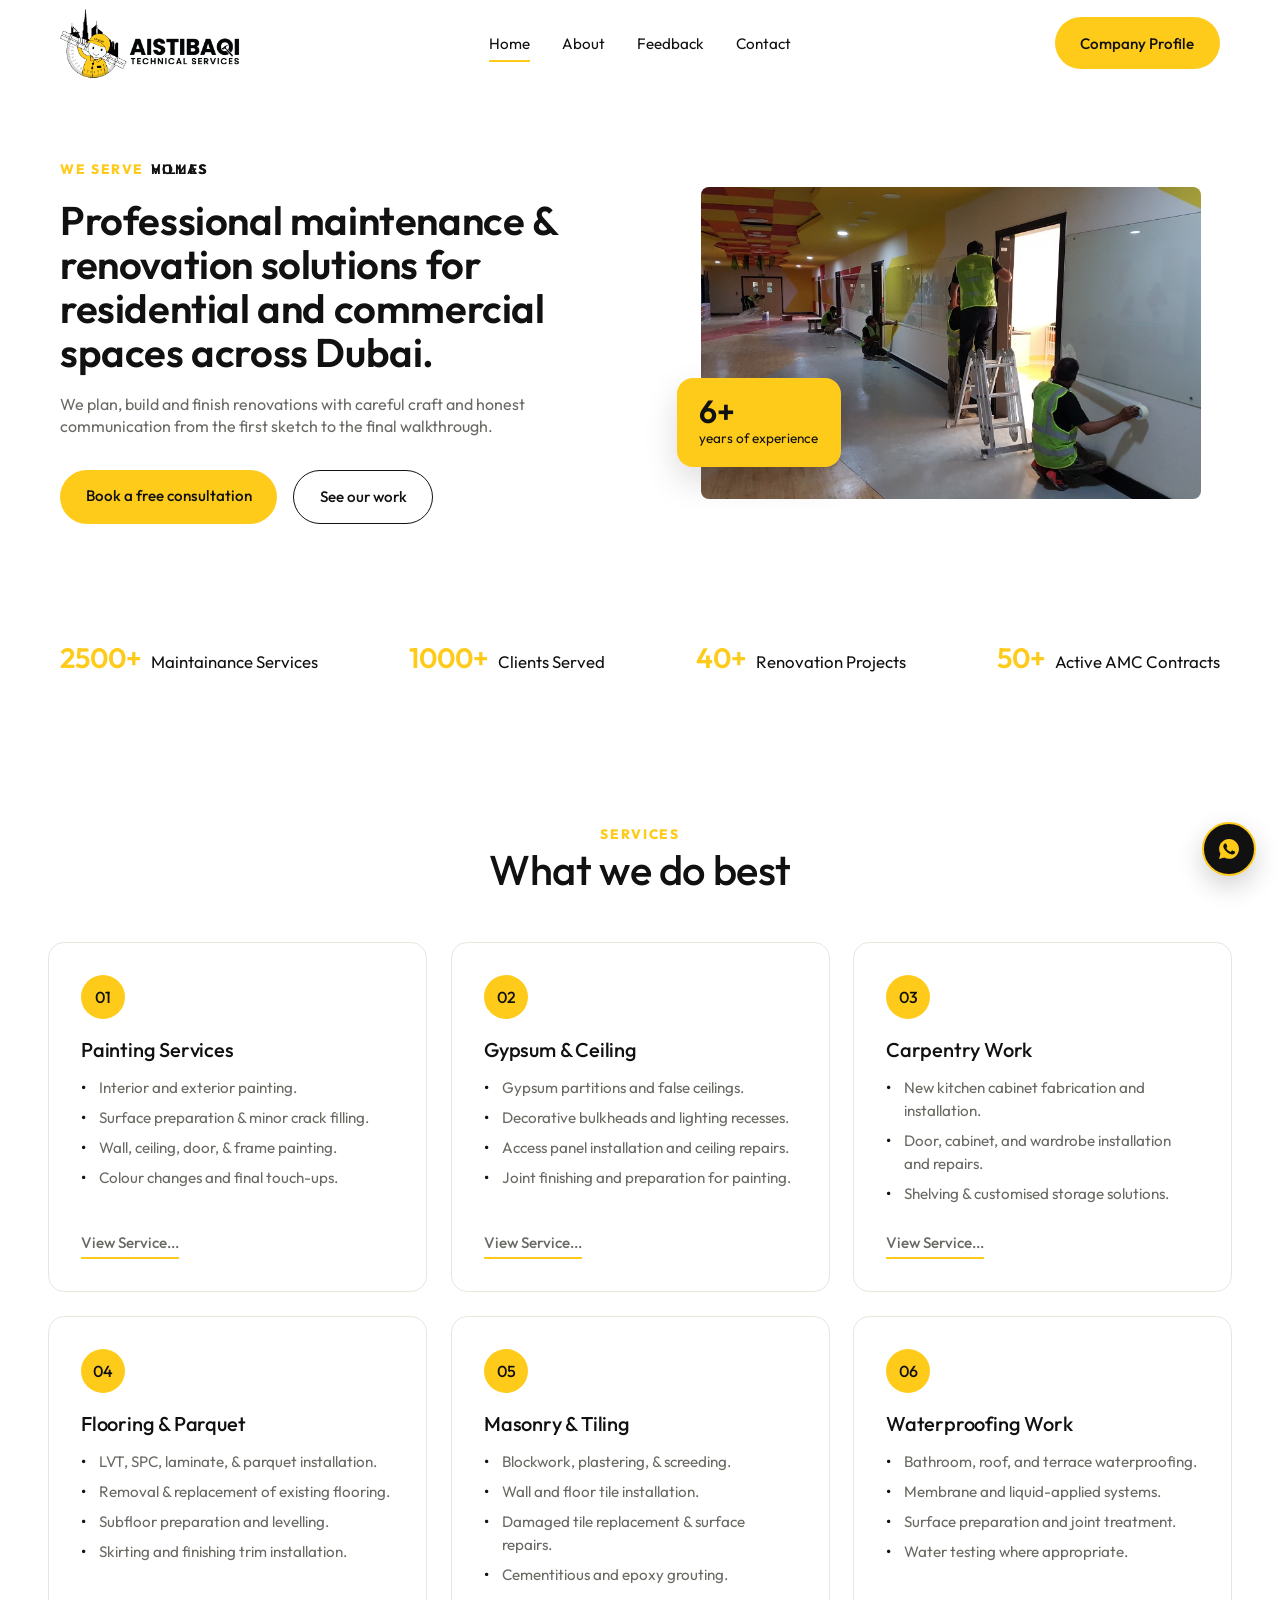
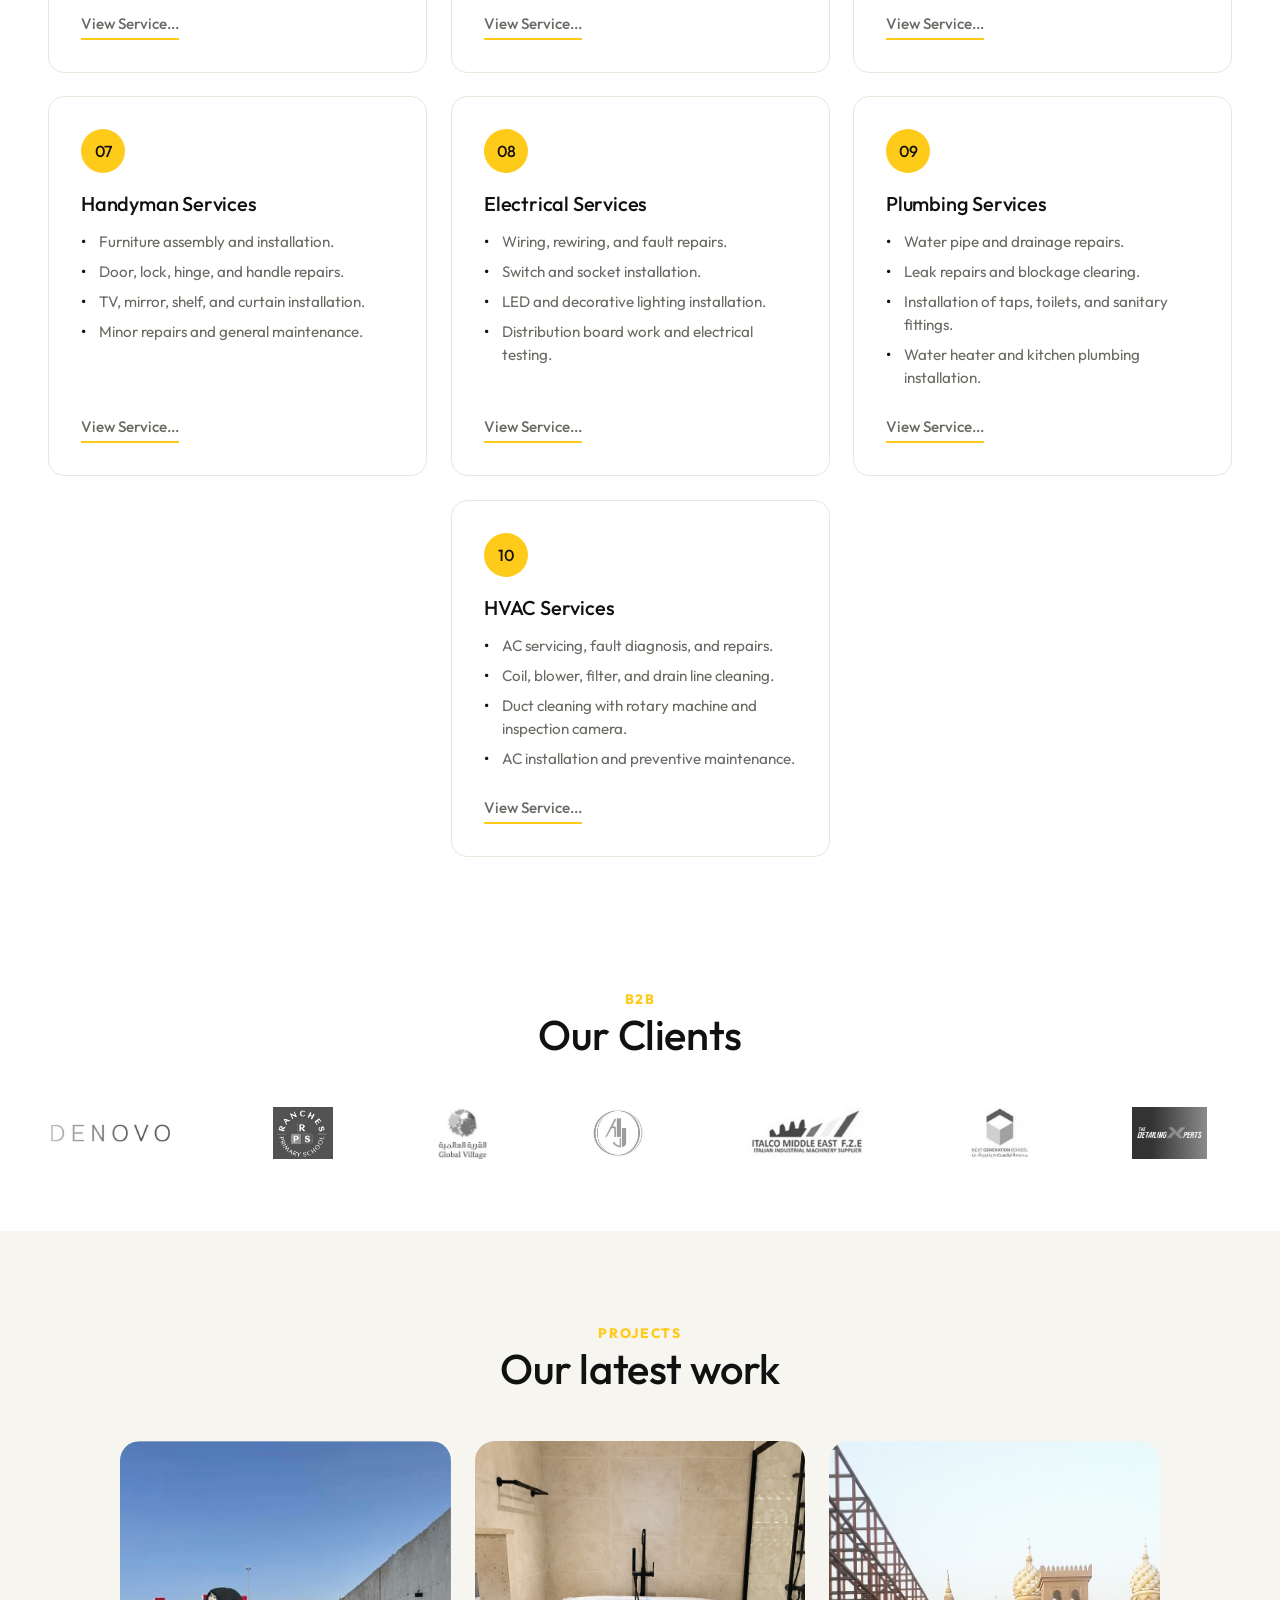
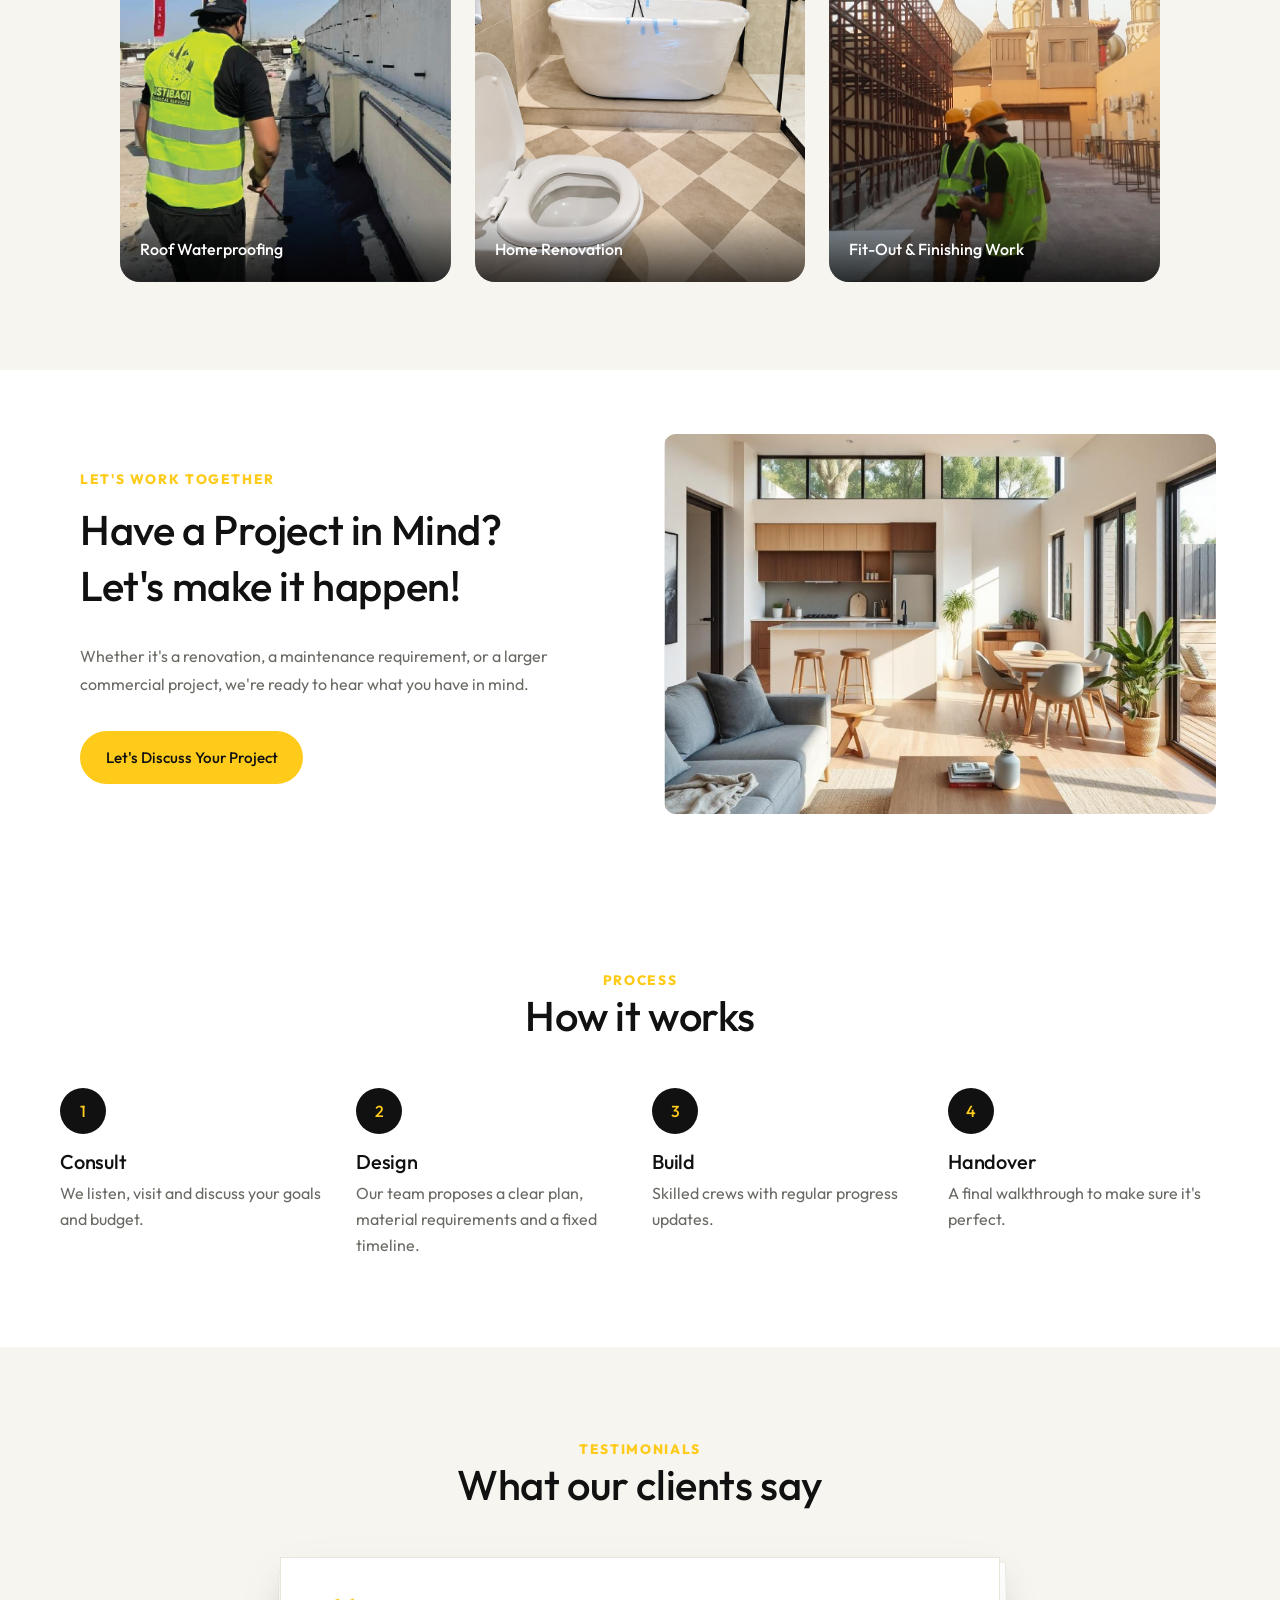
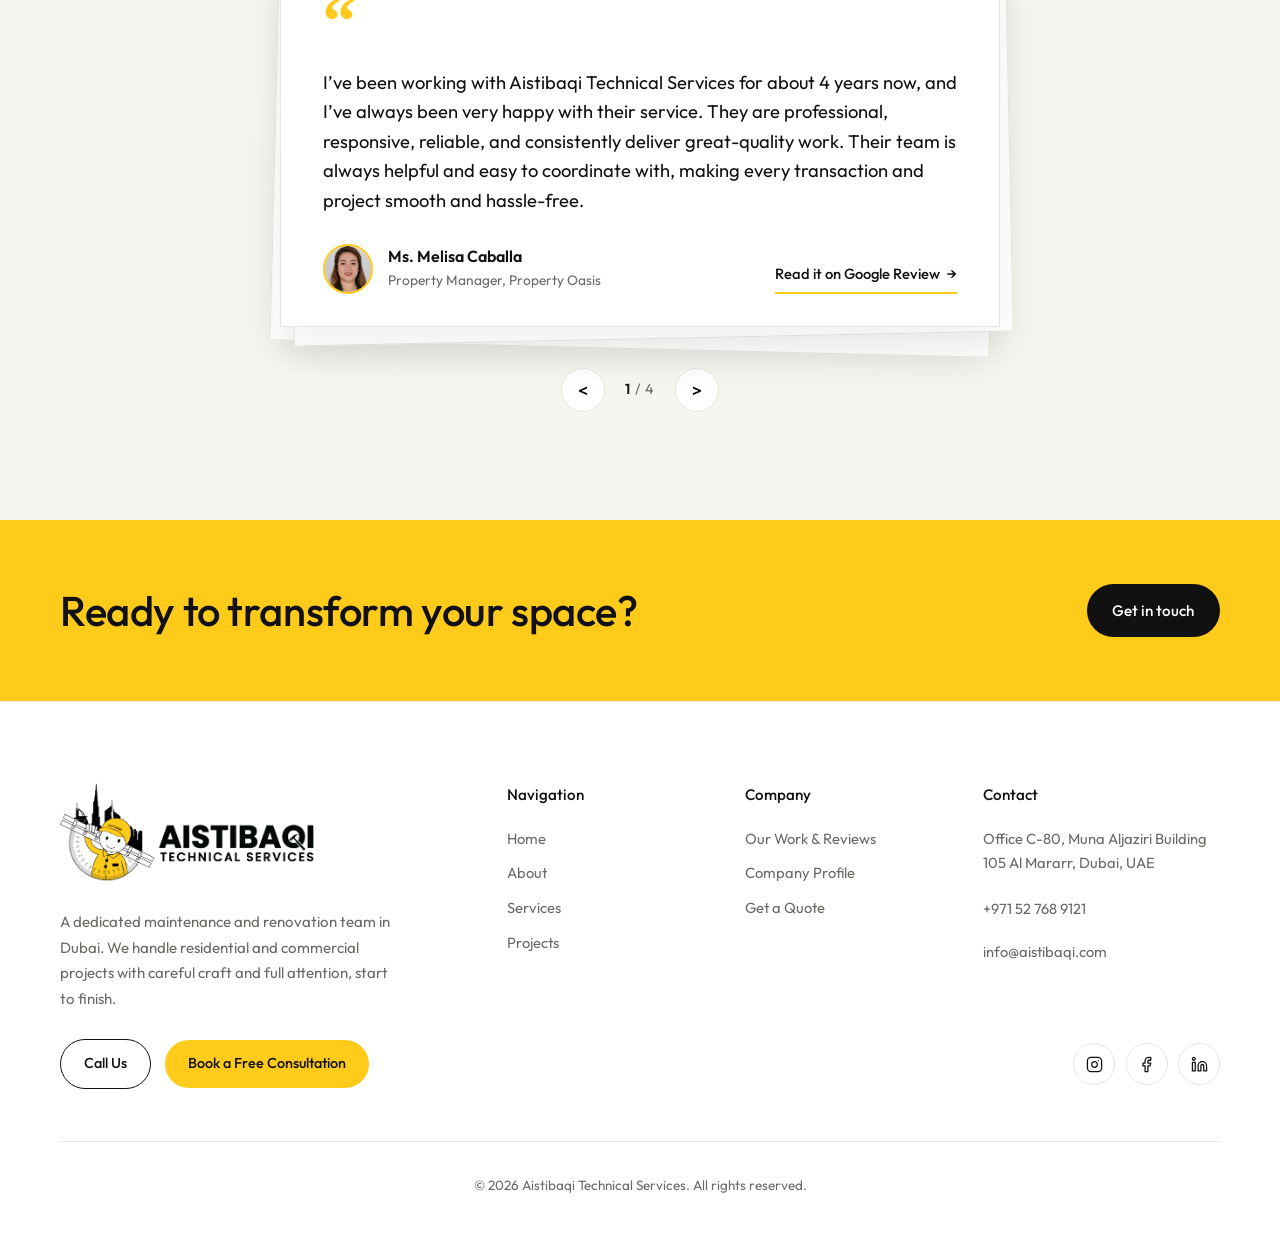
==== commit 2e8e57d5: "Fix-NavbarCTA" ====
--- a/index.html
+++ b/index.html
@@ -13,17 +13,19 @@
 
 <header class="site-header">
   <div class="container nav">
-  <a href="index.html" class="logo"><img src="images/logo-for-web.png" alt="Aistibaqi Technical Services Logo"></a>
+    <a href="index.html" class="logo">
+      <img src="images/logo-for-web.png" alt="Aistibaqi Technical Services Logo">
+    </a>
+
     <nav class="nav-links">
       <a href="index.html" class="active">Home</a>
       <a href="about.html">About</a>
-      <a href="#reviews">Feedback</a>
+      <a href="index.html#reviews">Feedback</a>
       <a href="contact.html">Contact</a>
-      <a href="files/company-profile.pdf" target="_blank" rel="noopener">Company Profile</a>
-      <a href="contact.html" class="btn btn-yellow nav-cta-mobile">Free Consultation</a>
+      <a href="files/company-profile.pdf" target="_blank" rel="noopener" class="btn btn-yellow nav-cta-mobile">Company Profile</a>
     </nav>
 
-    <a href="contact.html" class="btn btn-yellow nav-cta">Free Consultation</a>
+    <a href="files/company-profile.pdf" target="_blank" rel="noopener" class="btn btn-yellow nav-cta">Company Profile</a>
 
     <button class="nav-toggle" aria-label="Menu" aria-expanded="false"><span></span><span></span></button>
   </div>
@@ -502,7 +504,7 @@
       <div class="footer-col footer-contact-col reveal" style="--d:.24s">
         <h4>Contact</h4>
         <p class="footer-address">
-          Office C-80, Muna Aljaziri Building 105<br>
+          Office C-80, Muna Aljaziri Building 105
           Al Mararr, Dubai, UAE
         </p>
         <a href="tel:+971527689121" class="footer-spaced">+971 52 768 9121</a>
--- a/css/style.css
+++ b/css/style.css
@@ -60,6 +60,22 @@
 .nav-toggle span:last-child{top:19px}
 .nav-toggle[aria-expanded="true"] span:first-child{top:15px;transform:rotate(45deg)}
 .nav-toggle[aria-expanded="true"] span:last-child{top:15px;transform:rotate(-45deg)}
+@media(max-width:768px){
+  .nav{
+    display:flex;
+    justify-content:space-between;
+  }
+  .nav-cta{
+    display:none;
+  }
+  .nav-cta-mobile{
+    display:inline-flex;
+    margin-top:.5rem;
+  }
+  .nav-toggle{
+    display:block;
+  }
+}
 
 /* Hero */
 .hero{padding:0.5rem 0 5rem}
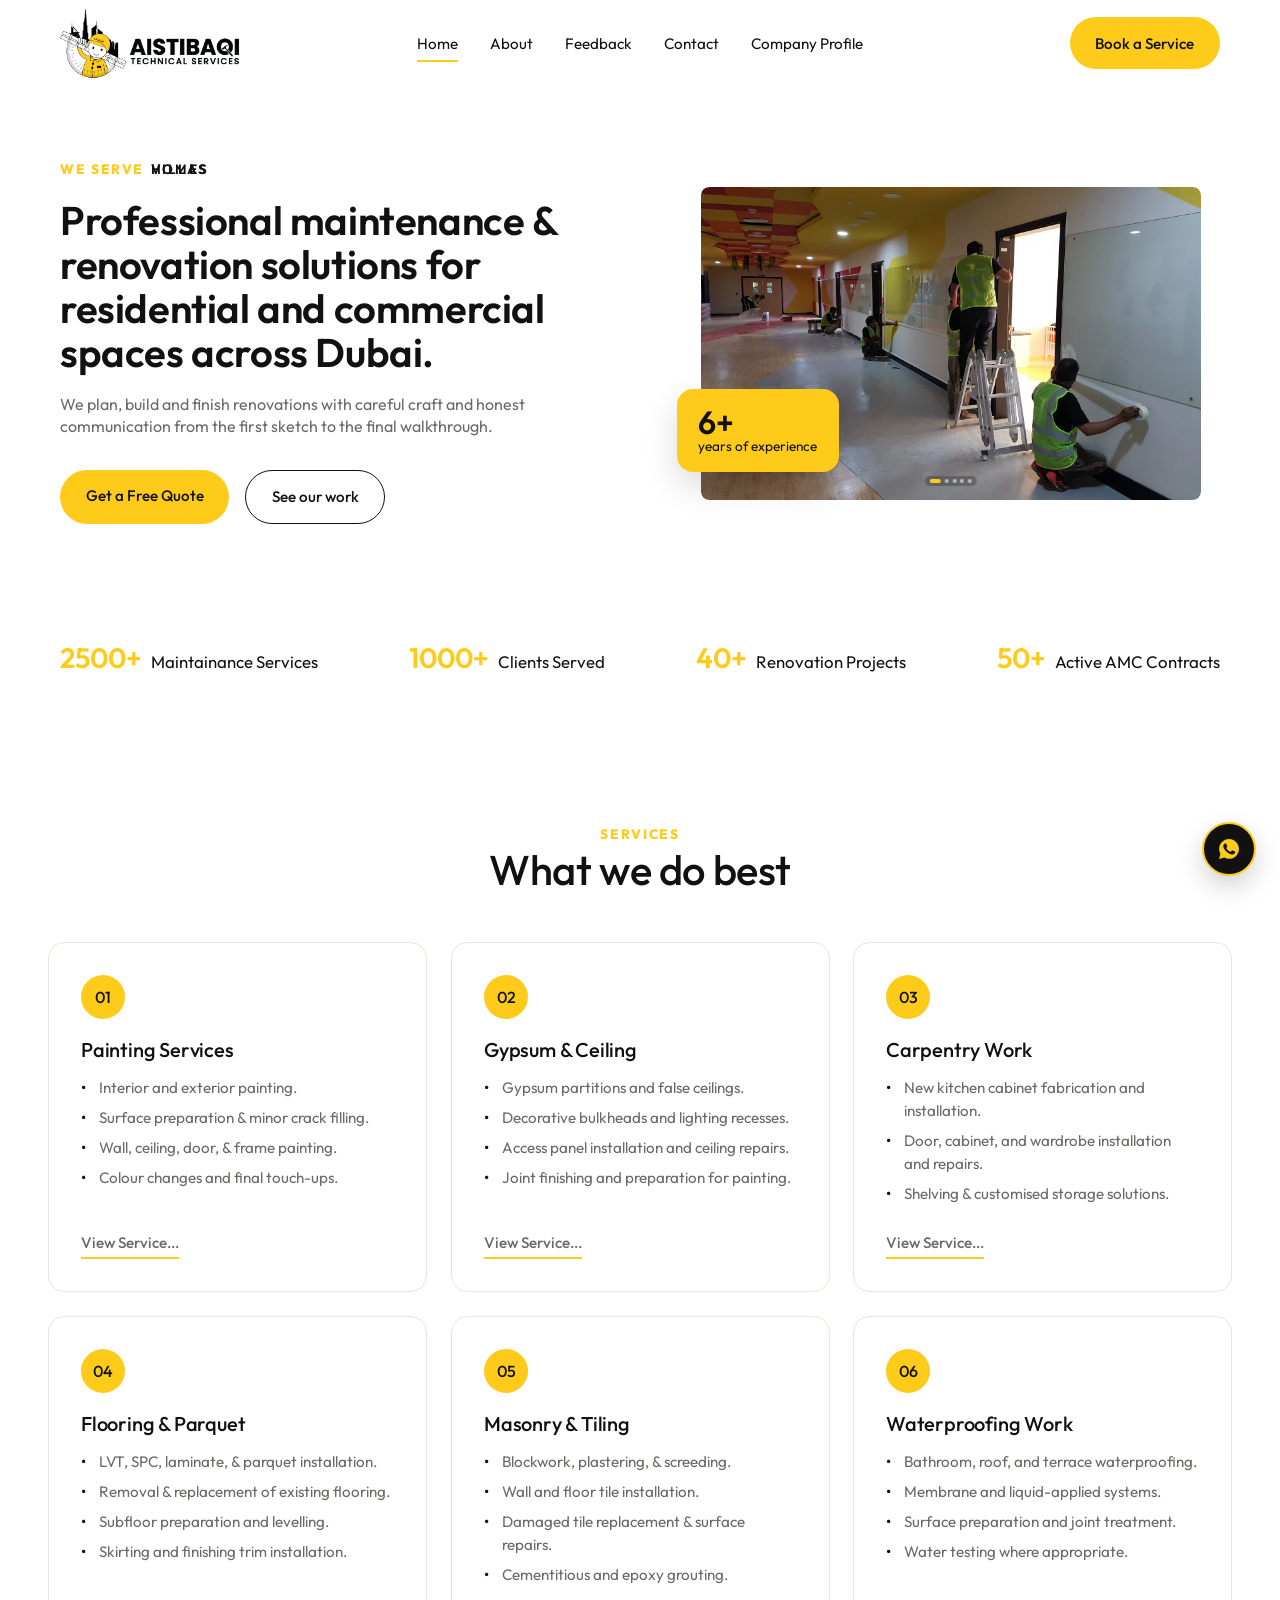
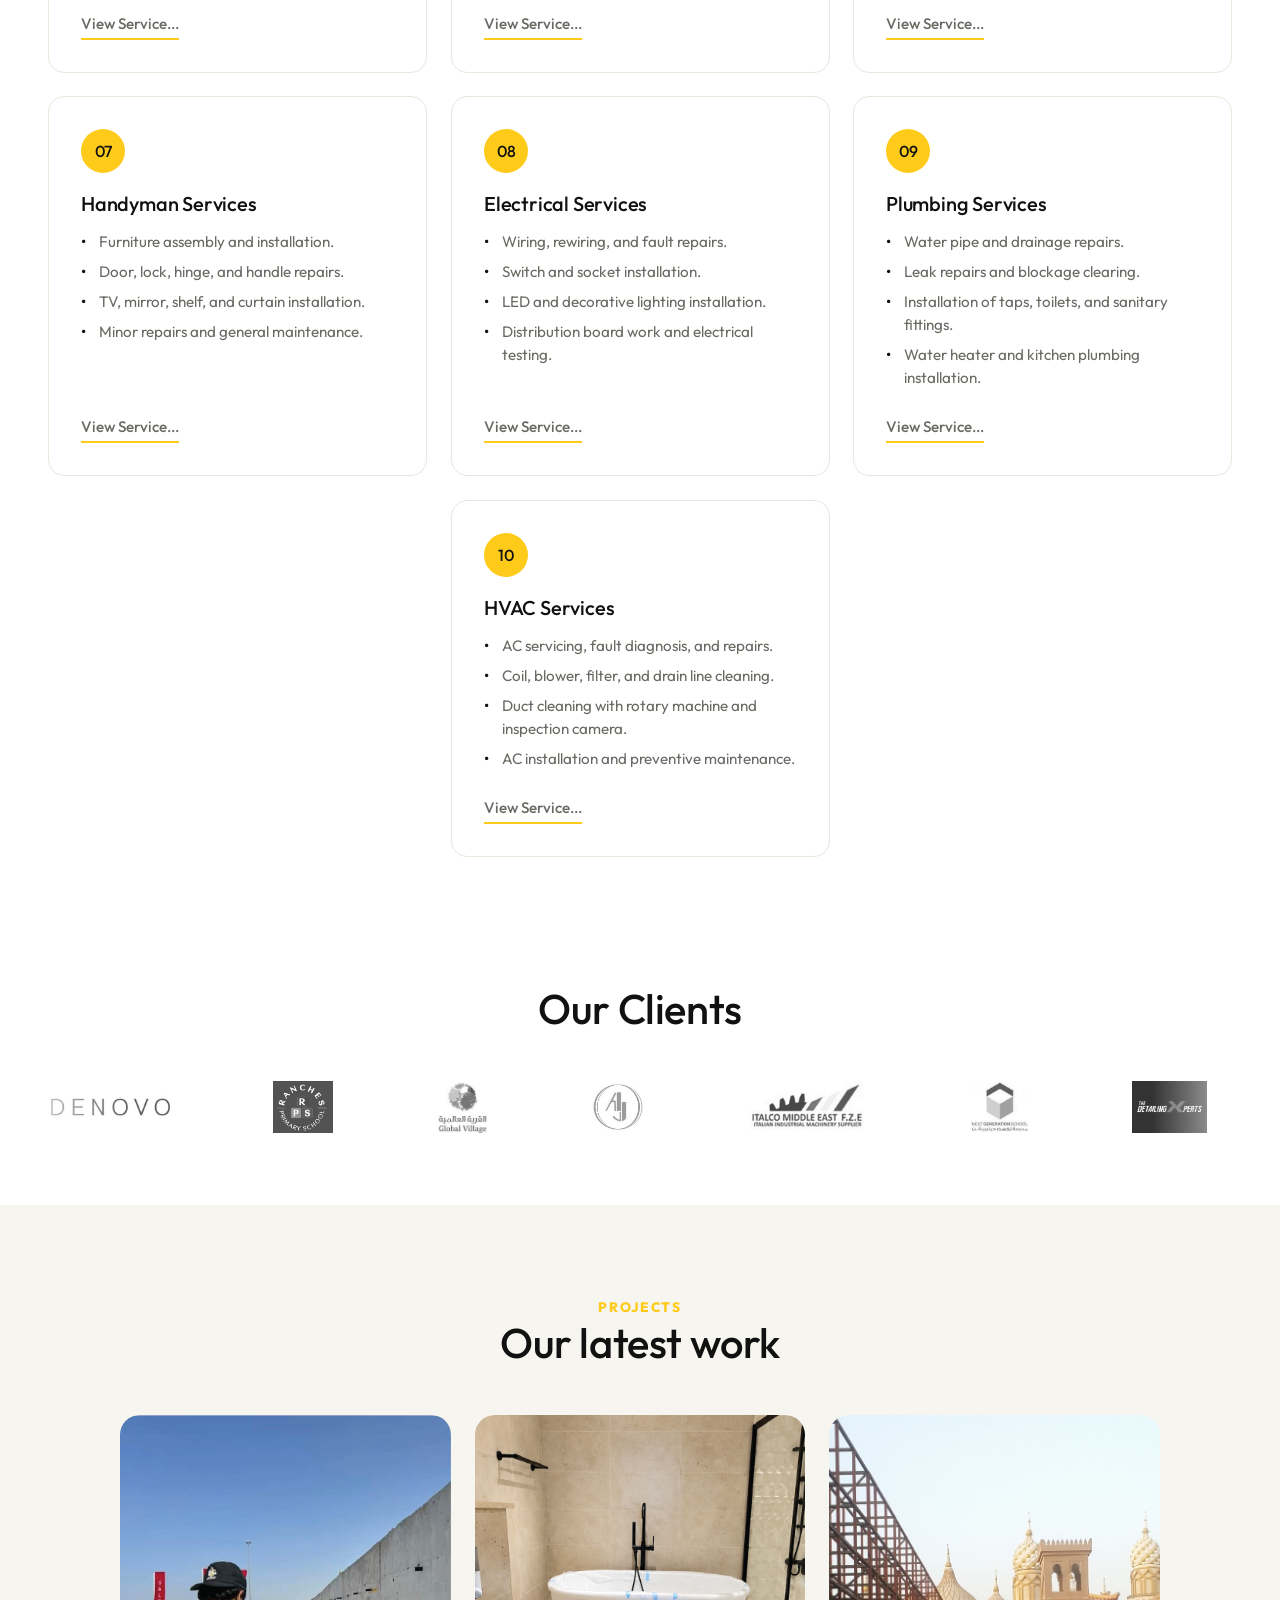
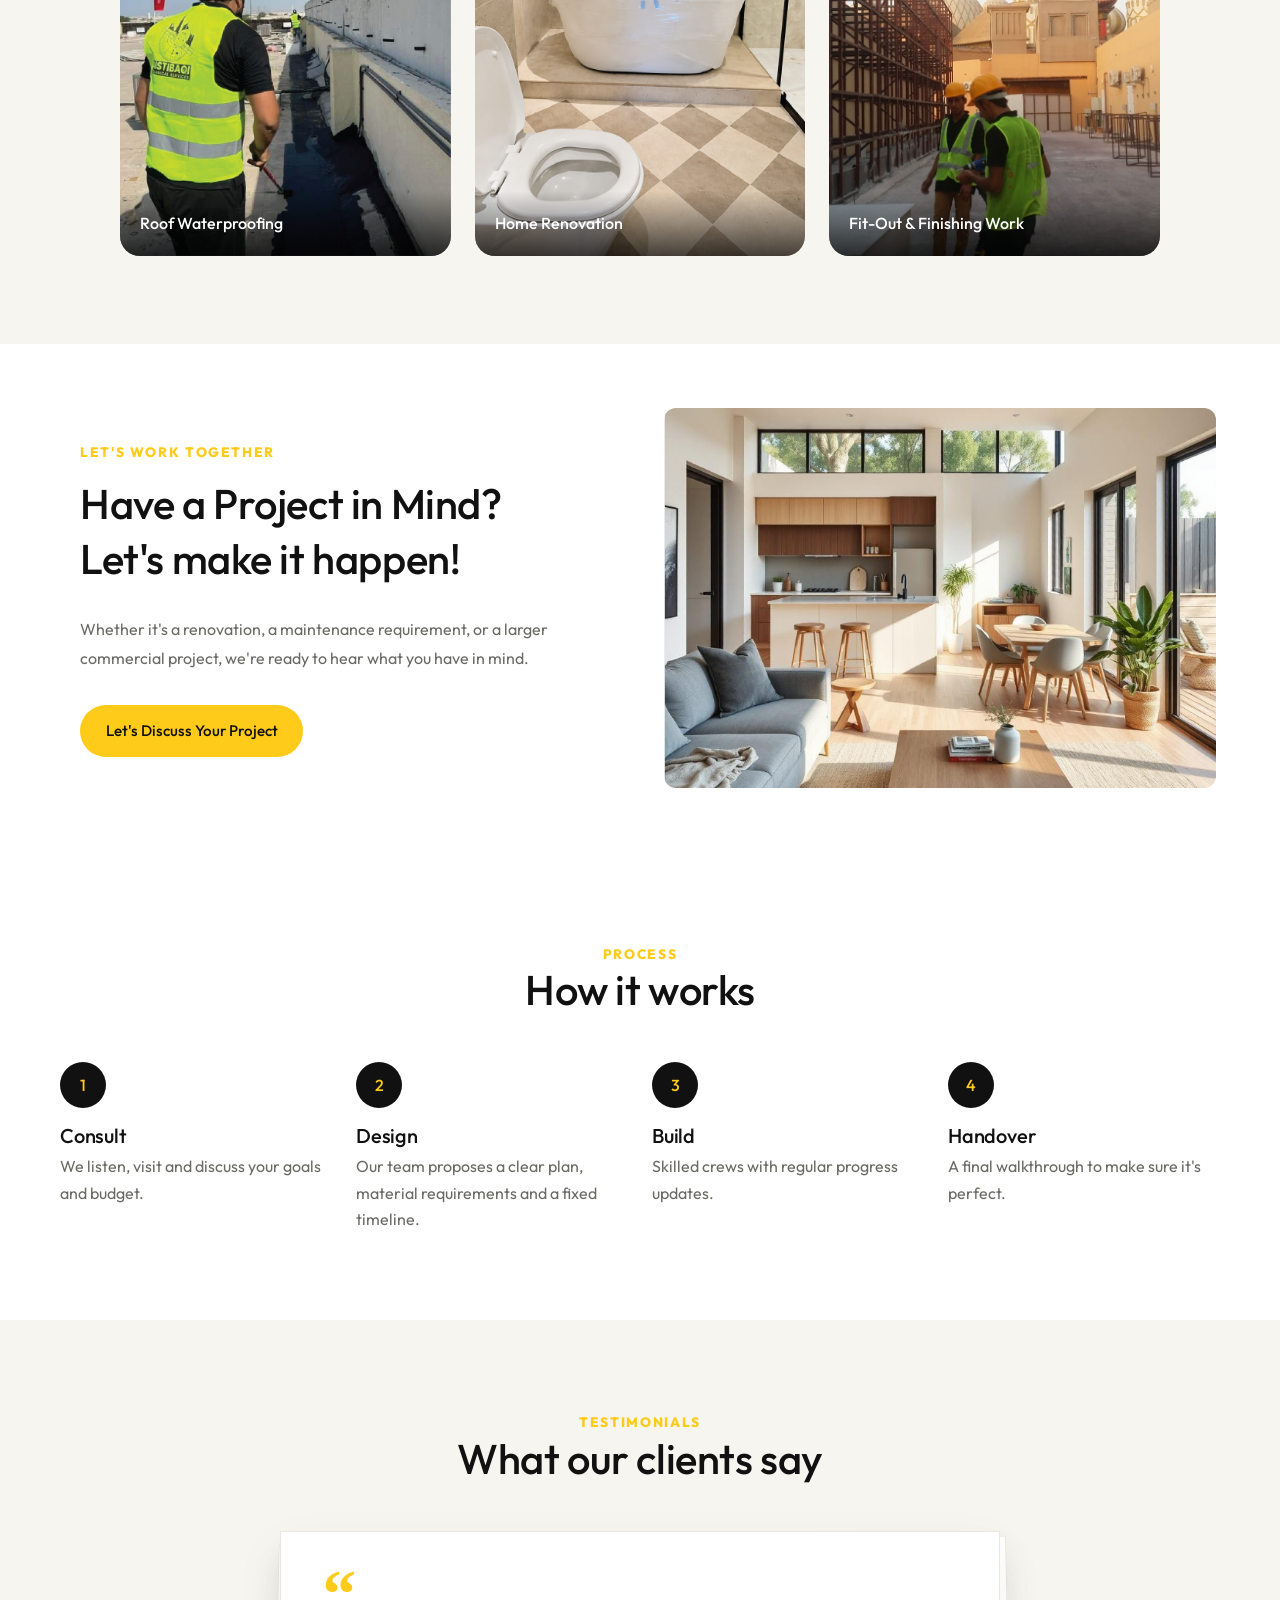
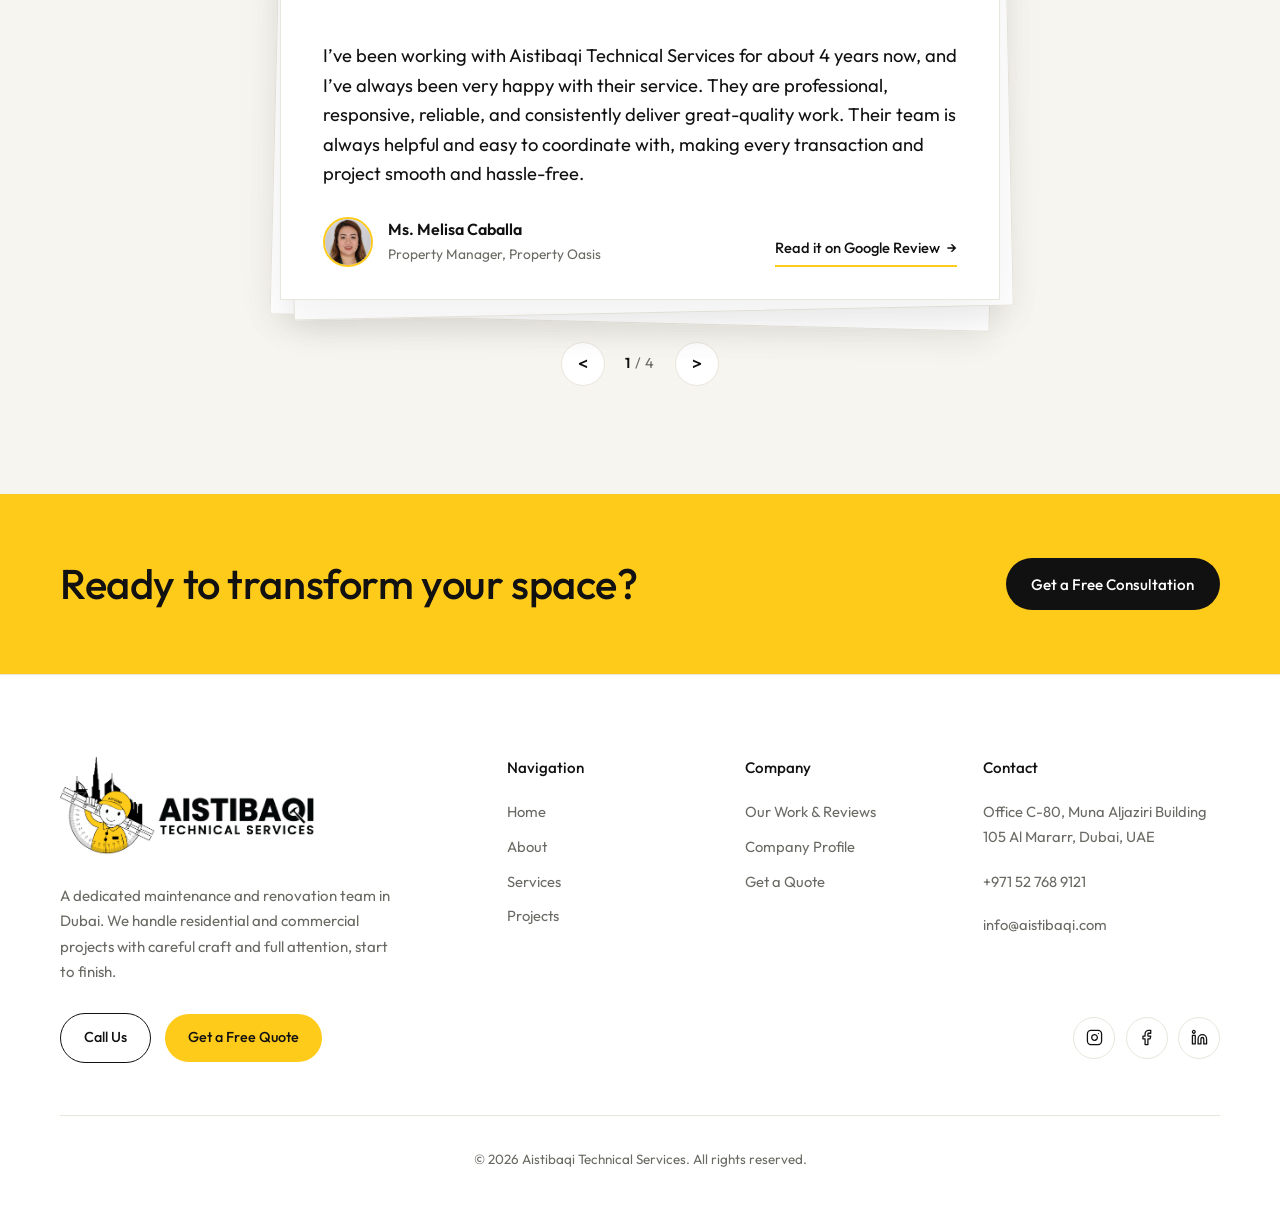
==== commit d5e628f8: "FeedbackImplementation-BookingPage" ====
--- a/index.html
+++ b/index.html
@@ -22,10 +22,11 @@
       <a href="about.html">About</a>
       <a href="index.html#reviews">Feedback</a>
       <a href="contact.html">Contact</a>
-      <a href="files/company-profile.pdf" target="_blank" rel="noopener" class="btn btn-yellow nav-cta-mobile">Company Profile</a>
+      <a href="files/company-profile.pdf" target="_blank" rel="noopener">Company Profile</a>
+      <a href="booking.html"  class="btn btn-yellow nav-cta-mobile">Book a Service</a>
     </nav>
 
-    <a href="files/company-profile.pdf" target="_blank" rel="noopener" class="btn btn-yellow nav-cta">Company Profile</a>
+      <a href="booking.html" class="btn btn-yellow nav-cta"> Book a Service </a>
 
     <button class="nav-toggle" aria-label="Menu" aria-expanded="false"><span></span><span></span></button>
   </div>
@@ -49,12 +50,33 @@
         <h1 class="reveal" style="--d:.1s">Professional maintenance & renovation solutions for residential and commercial spaces across Dubai.</h1>
         <p class="lead reveal" style="--d:.2s">We plan, build and finish renovations with careful craft and honest communication from the first sketch to the final walkthrough.</p>
         <div class="actions reveal" style="--d:.3s">
-          <a href="contact.html" class="btn btn-yellow">Book a free consultation</a>
+          <a href="booking.html" class="btn btn-yellow">Get a Free Quote</a>
           <a href="#work" class="btn btn-ghost">See our work</a>
         </div>
       </div>
       <div class="hero-media reveal" style="--d:.2s">
-        <img src="images/hero2.jpeg" alt="Renovated living room">
+        <div class="hero-media reveal" style="--d:.12s">
+          <div class="hero-slider" aria-roledescription="carousel" aria-label="Featured renovation and maintenance projects">
+            <div class="hero-slides">
+              <img src="images/hero-1.jpg" alt="Modern kitchen and home renovation in Dubai" class="hero-slide active">
+              <img src="images/hero-2.jpg" alt="Luxury bathroom remodeling and tiling" class="hero-slide">
+              <img src="images/hero-3.jpg" alt="Rotary AC duct cleaning and HVAC maintenance" class="hero-slide">
+              <img src="images/hero-4.jpg" alt="Commercial fit-out and interior painting" class="hero-slide">
+              <img src="images/hero-5.jpg" alt="Villa exterior waterproofing and masonry work" class="hero-slide">
+            </div>
+
+            <button type="button" class="hero-slider-btn prev" aria-label="Previous image"><</button>
+            <button type="button" class="hero-slider-btn next" aria-label="Next image">></button>
+
+            <div class="hero-dots" role="tablist" aria-label="Choose hero slide">
+              <button type="button" class="hero-dot active" data-slide="0" aria-label="Slide 1" aria-selected="true"></button>
+              <button type="button" class="hero-dot" data-slide="1" aria-label="Slide 2" aria-selected="false"></button>
+              <button type="button" class="hero-dot" data-slide="2" aria-label="Slide 3" aria-selected="false"></button>
+              <button type="button" class="hero-dot" data-slide="3" aria-label="Slide 4" aria-selected="false"></button>
+              <button type="button" class="hero-dot" data-slide="4" aria-label="Slide 5" aria-selected="false"></button>
+            </div>
+          </div>
+        </div>
         <div class="badge float"><strong>6+</strong><span>years of experience</span></div>
       </div>
     </div>
@@ -215,7 +237,7 @@
   <section class="clients-section">
     <div class="container">
       <div class="section-head reveal">
-        <span class="eyebrow">B2B</span>
+        <!-- <span class="eyebrow">B2B</span> -->
         <h2>Our Clients</h2>
       </div>
     </div>
@@ -234,6 +256,8 @@
         <div class="client-logo"><img src="images/client-10.jpg" alt="Client 10"></div>
         <div class="client-logo"><img src="images/client-11.jpg" alt="Client 11"></div>
         <div class="client-logo"><img src="images/client-12.jpg" alt="Client 12"></div>
+        <div class="client-logo"><img src="images/client-13.jpg" alt="Client 13"></div>
+        <div class="client-logo"><img src="images/client-14.jpg" alt="Client 14"></div>
 
         
         <!-- Duplicate set for seamless infinite scrolling (keep matching the first set) -->
@@ -249,6 +273,8 @@
         <div class="client-logo" aria-hidden="true"><img src="images/client-10.jpg" alt=""></div>
         <div class="client-logo" aria-hidden="true"><img src="images/client-11.jpg" alt=""></div>
         <div class="client-logo" aria-hidden="true"><img src="images/client-12.jpg" alt=""></div>
+        <div class="client-logo" aria-hidden="true"><img src="images/client-13.jpg" alt=""></div>
+        <div class="client-logo" aria-hidden="true"><img src="images/client-14.jpg" alt=""></div>
       </div>
     </div>
   </section>
@@ -262,15 +288,15 @@
       </div>
       <div class="grid-projects">
         <!-- Project 1: Roof Waterproofing -->
-        <article class="project-flip reveal" style="--d:.3s" tabindex="0" aria-label="Roof Waterproofing – Al Jaber">
+        <article class="project-flip reveal" style="--d:.3s" tabindex="0" aria-label="Roof Waterproofing –  Al Barsha, Dubai">
           <div class="project-flip-inner">
             <div class="project-front">
-              <img src="images/project-waterproofing.png" alt="Roof Waterproofing for Al Jaber">
+              <img src="images/project-waterproofing.png" alt="Roof Waterproofing for  Al Barsha, Dubai">
               <span class="project-front-title">Roof Waterproofing</span>
             </div>
             <div class="project-back">
               <h3>Roof Waterproofing</h3>
-              <p class="project-meta"><strong>Client:</strong> Al Jaber</p>
+              <p class="project-meta"><strong>Location:</strong>Al Barsha, Dubai</p>
               <p class="project-desc">Aistibaqi Technical Services carried out rooftop waterproofing works for Al Jaber, applying a high-quality protective waterproof coating to prevent water seepage and moisture penetration. Our team focused on proper surface preparation, waterproofing application, and sealing of critical areas to ensure long-lasting protection and structural durability.</p>
             </div>
           </div>
@@ -310,32 +336,32 @@
     </div>
   </section>
 
-  <!-- CTA 1 -->
+<!-- CTA 1 -->
   <section class="project-cta">
-  <div class="project-cta-content">
-    <span class="eyebrow">Let's Work Together</span>
-
-    <h2>Have a Project in Mind?</h2>
-    <h2>Let's make it happen!</h2>
-
-    <p>
-      Whether it's a renovation, a maintenance requirement,
-      or a larger commercial project, we're ready to hear
-      what you have in mind.
-    </p>
-
-    <a href="contact.html" class="btn btn-yellow">
-      Let's Discuss Your Project
-    </a>
-  </div>
-
-  <div class="project-cta-image">
-    <img
-      src="images/CTA-1.png"
-      alt="Modern renovated residential interior"
-    >
-  </div>
-</section>
+    <div class="project-cta-content reveal">
+      <span class="eyebrow">Let's Work Together</span>
+
+      <h2>Have a Project in Mind?</h2>
+      <h2>Let's make it happen!</h2>
+
+      <p>
+        Whether it's a renovation, a maintenance requirement,
+        or a larger commercial project, we're ready to hear
+        what you have in mind.
+      </p>
+
+      <a href="contact.html" class="btn btn-yellow">
+        Let's Discuss Your Project
+      </a>
+    </div>
+
+    <div class="project-cta-image reveal" style="--d:.15s">
+      <img
+        src="images/CTA-1.png"
+        alt="Modern renovated residential interior"
+      >
+    </div>
+  </section>
 
   <!-- PROCESS -->
   <section class="section">
@@ -356,7 +382,7 @@
    <!-- CLIENT REVIEWS DECK -->
 <section class="section alt" id="reviews">
   <div class="container">
-    <div class="section-head reveal">
+    <div class="section-head reveal-content reveal">
       <span class="eyebrow">Testimonials</span>
       <h2>What our clients say</h2>
     </div>
@@ -462,7 +488,7 @@
   <section class="cta">
     <div class="container cta-inner reveal">
       <h2>Ready to transform your space?</h2>
-      <a href="contact.html" class="btn btn-black">Get in touch</a>
+      <a href="booking.html" class="btn btn-black">Get a Free Consultation</a>
     </div>
   </section>
 </main>
@@ -516,7 +542,7 @@
     <div class="footer-action-row reveal" style="--d:.15s">
       <div class="footer-buttons">
         <a href="tel:+971527689121" class="btn btn-ghost">Call Us</a>
-        <a href="contact.html" class="btn btn-yellow">Book a Free Consultation</a>
+        <a href="contact.html" class="btn btn-yellow">Get a Free Quote</a>
       </div>
 
       <div class="footer-circles">
--- a/css/style.css
+++ b/css/style.css
@@ -76,70 +76,256 @@
     display:block;
   }
 }
-
 /* Hero */
-.hero{padding:0.5rem 0 5rem}
-.hero-grid{display:grid;grid-template-columns:1.05fr 1fr;gap:3.5rem;align-items:start; margin-top:4rem}
-.hero h1{font-size:clamp(2rem, 4.5vw, 2.5rem);line-height:1;font-weight:600;line-height:1.1}
-.lead {font-size:1rem;line-height:1.4}
-.hero-media{position:relative;max-width:500px;width:100%;justify-self:center; align-items:center;margin-top:2rem}
-.hero-media img{width:100%;object-fit:cover;border-radius:8px;background:var(--alt)}
-.badge{position:absolute;left:-1.5rem;bottom:2rem;background:var(--yellow);padding:1.1rem 1.4rem;border-radius:var(--radius);display:flex;flex-direction:column;box-shadow:0 14px 34px rgba(0,0,0,.14)}
-.badge strong{font-size:2rem;font-weight:600;line-height:1}
-.badge span{font-size:.85rem}
-.float{animation:float 5s ease-in-out infinite}
-@keyframes float{50%{transform:translateY(-10px)}}
-
-/* Hero Calendar-Flip Eyebrow  STARTS HERE*/
-.hero-serve{
-  display:inline-flex;
-  align-items:baseline;
-  flex-wrap:wrap;
-  gap:.42rem;
-}
-.calendar-flip{
-  position:relative;
-  display:inline-grid;
-  perspective:600px;
-  vertical-align:bottom;
-}
-.flip-word{
-  grid-area:1 / 1;
-  display:inline-block;
-  font-weight:600;
-  color:var(--black);
-  padding-bottom:1px;
-  transform-origin:50% 85%;
-  backface-visibility:hidden;
-  opacity:0;
-  transform:rotateX(-85deg) translateY(6px);
+.hero {
+  padding: 0.5rem 0 5rem;
+}
+.hero-grid {
+  display: grid;
+  grid-template-columns: 1.05fr 1fr;
+  gap: 3.5rem;
+  align-items: start;
+  margin-top: 4rem;
+}
+.hero h1 {
+  font-size: clamp(2rem, 4.5vw, 2.5rem);
+  font-weight: 600;
+  line-height: 1.1;
+}
+.lead {
+  font-size: 1rem;
+  line-height: 1.4;
+}
+.hero-media {
+  position: relative;
+  max-width: 500px;
+  width: 100%;
+  justify-self: center;
+  align-items: center;
+  margin-top: 1rem;
+}
+.hero-media img {
+  width: 100%;
+  object-fit: cover;
+  border-radius: 8px;
+  background: var(--alt);
+}
+
+/* Fluid Yellow Experience Badge */
+.badge {
+  position: absolute;
+  left: clamp(-1.5rem, -1.5vw, -1.5rem);
+  bottom: clamp(1.75rem, 2vw, 1.35rem);
+  z-index: 4;
+  display: flex;
+  flex-direction: column;
+  padding: clamp(0.5rem, 1.5vw, 1.05rem) clamp(0.65rem, 2vw, 1.35rem);
+  background: var(--yellow);
+  border-radius: clamp(10px, 1.8vw, var(--radius));
+  box-shadow: 0 14px 34px rgba(0, 0, 0, 0.14);
+}
+.badge strong {
+  font-size: clamp(1.15rem, 2.8vw, 2rem);
+  font-weight: 600;
+  line-height: 1;
+}
+.badge span {
+  font-size: clamp(0.65rem, 1.2vw, 0.85rem);
+  line-height: 1.25;
+}
+.float {
+  animation: float 5s ease-in-out infinite;
+}
+@keyframes float {
+  50% {
+    transform: translateY(-10px);
+  }
+}
+
+/* Hero Calendar-Flip Eyebrow */
+.hero-serve {
+  display: inline-flex;
+  align-items: baseline;
+  flex-wrap: wrap;
+  gap: 0.42rem;
+}
+.calendar-flip {
+  position: relative;
+  display: inline-grid;
+  perspective: 600px;
+  vertical-align: bottom;
+}
+.flip-word {
+  grid-area: 1 / 1;
+  display: inline-block;
+  font-weight: 600;
+  color: var(--black);
+  padding-bottom: 1px;
+  transform-origin: 50% 85%;
+  backface-visibility: hidden;
+  opacity: 0;
+  transform: rotateX(-85deg) translateY(6px);
   transition:
-    transform .55s cubic-bezier(.22,1,.36,1),
-    opacity .35s ease;
-  pointer-events:none;
-}
-
-/* Current active word resting flat */
-.flip-word.active{
-  opacity:1;
-  transform:rotateX(0deg) translateY(0);
-  pointer-events:auto;
-}
-
-/* Outgoing word flipping upward like a calendar page */
-.flip-word.exit{
-  opacity:0;
-  transform:rotateX(85deg) translateY(-6px);
-}
-/* Hero Calendar-Flip Eyebrow  ENDS HERE*/
+    transform 0.55s cubic-bezier(0.22, 1, 0.36, 1),
+    opacity 0.35s ease;
+  pointer-events: none;
+}
+.flip-word.active {
+  opacity: 1;
+  transform: rotateX(0deg) translateY(0);
+  pointer-events: auto;
+}
+.flip-word.exit {
+  opacity: 0;
+  transform: rotateX(85deg) translateY(-6px);
+}
 
 /* Hero Stats Bar */
-.hero-stats{padding:2.5rem 0 3.5rem}
-.hero-stats-grid{display:flex;justify-content:space-between;align-items:center;flex-wrap:wrap;gap:1.5rem 2.5rem}
-.stat-item{display:flex;align-items:baseline;gap:.55rem}
-.stat-item b{font-size:1.75rem;font-weight:600;color:var(--yellow);line-height:1}
-.stat-item span{font-size:1.05rem;font-weight:400;color:var(--black)}
-
+.hero-stats {
+  padding: 2.5rem 0 3.5rem;
+}
+.hero-stats-grid {
+  display: flex;
+  justify-content: space-between;
+  align-items: center;
+  flex-wrap: wrap;
+  gap: 1.5rem 2.5rem;
+}
+.stat-item {
+  display: flex;
+  align-items: baseline;
+  gap: 0.55rem;
+}
+.stat-item b {
+  font-size: 1.75rem;
+  font-weight: 600;
+  color: var(--yellow);
+  line-height: 1;
+}
+.stat-item span {
+  font-size: 1.05rem;
+  font-weight: 400;
+  color: var(--black);
+}
+
+/* Hero 5-Image Sliding Track */
+.hero-slider {
+  position: relative;
+  width: 100%;
+  aspect-ratio: 16 / 10;
+  border-radius: 8px;
+  overflow: hidden;
+  background: var(--alt);
+}
+.hero-slides {
+  display: flex;
+  flex-wrap: nowrap;
+  width: 100%;
+  height: 100%;
+  transition: transform 0.65s cubic-bezier(0.22, 1, 0.36, 1);
+  will-change: transform;
+}
+.hero-slides img,
+.hero-slide {
+  position: static !important;
+  flex: 0 0 100% !important;
+  width: 100% !important;
+  min-width: 100% !important;
+  height: 100% !important;
+  object-fit: cover;
+  object-position: center center;
+  opacity: 1 !important;
+  visibility: visible !important;
+  transform: none !important;
+  display: block;
+}
+.hero-slide.active {
+  opacity: 1;
+  transform: none;
+  pointer-events: auto;
+}
+
+/* Slider Navigation Arrows */
+.hero-slider-btn {
+  position: absolute;
+  top: 50%;
+  transform: translateY(-50%);
+  z-index: 3;
+  width: 36px;
+  height: 36px;
+  border: none;
+  background: transparent;
+  color: #ffffff84;
+  font-family: inherit;
+  font-size: 1.55rem;
+  font-weight: 500;
+  line-height: 1;
+  text-shadow: 0 2px 10px rgba(0, 0, 0, 0.55);
+  display: grid;
+  place-items: center;
+  cursor: pointer;
+  opacity: 0;
+  transition:
+    opacity 0.25s ease,
+    color 0.25s ease,
+    transform 0.25s var(--ease);
+}
+.hero-slider:hover .hero-slider-btn,
+.hero-slider:focus-within .hero-slider-btn {
+  opacity: 1;
+}
+.hero-slider-btn.prev {
+  left: 0.65rem;
+}
+.hero-slider-btn.next {
+  right: 0.65rem;
+}
+.hero-slider-btn:hover {
+  color: var(--yellow);
+  transform: translateY(-50%) scale(1.15);
+}
+
+/* Bottom Pill Dots */
+.hero-dots {
+  position: absolute;
+  left: 50%;
+  bottom: 0.85rem;
+  transform: translateX(-50%);
+  z-index: 3;
+  display: flex;
+  align-items: center;
+  gap: 0.225rem;
+  padding: 0.19rem 0.35rem;
+  border-radius: 999px;
+  background: rgba(63, 63, 63, 0.45);
+  backdrop-filter: blur(8px);
+}
+.hero-dot {
+  width: 4px;
+  height: 4px;
+  padding: 0;
+  border: none;
+  border-radius: 999px;
+  background: rgba(255, 255, 255, 0.55);
+  cursor: pointer;
+  transition:
+    width 0.3s var(--ease),
+    background 0.3s ease;
+}
+.hero-dot.active {
+  width: 11px;
+  background: var(--yellow);
+}
+
+@media (max-width: 768px) {
+  .hero-slider-btn {
+    opacity: 1;
+    font-size: 1.35rem;
+  }
+}
+
+
+/* HERO ENDS HERE */
 /* Sections */
 .section{padding:5.5rem 0}
 .section.alt{background:var(--alt)}
@@ -855,6 +1041,379 @@
   transform:translateY(-2px);
 }
 
+
+
+/* =========================================================
+   BOOKING PAGE (book.html)
+   ========================================================= */
+.book-hero{
+  padding:4.5rem 0 2.75rem;
+  border-bottom:1px solid var(--line);
+  background:linear-gradient(180deg, var(--alt) 0%, var(--bg) 100%);
+}
+.book-hero h1{
+  font-size:clamp(2rem, 4.2vw, 3.35rem);
+  font-weight:600;
+  line-height:1.12;
+  letter-spacing:-.02em;
+  max-width:780px;
+  margin:.75rem 0 1.15rem;
+  color:var(--black);
+}
+.underline-yellow{
+  position:relative;
+  display:inline-block;
+  z-index:1;
+}
+.underline-yellow::after{
+  content:"";
+  position:absolute;
+  left:0;
+  right:0;
+  bottom:4px;
+  height:10px;
+  background:var(--yellow);
+  z-index:-1;
+  border-radius:4px;
+}
+.book-lead{
+  color:var(--muted);
+  font-size:1.05rem;
+  line-height:1.7;
+  max-width:640px;
+}
+
+.book-section{
+  padding:3.5rem 0 5.5rem;
+}
+.book-layout{
+  display:grid;
+  grid-template-columns:340px 1fr;
+  gap:2.5rem;
+  align-items:start;
+}
+
+/* Sticky Left Sidebar */
+.book-sidebar{
+  position:sticky;
+  top:2rem;
+  display:flex;
+  flex-direction:column;
+  gap:1.35rem;
+}
+.book-steps-card,
+.book-summary-card{
+  background:var(--bg);
+  border:1px solid var(--line);
+  border-radius:20px;
+  padding:1.75rem 1.6rem;
+}
+.book-card-tag{
+  display:inline-block;
+  font-size:.76rem;
+  font-weight:600;
+  letter-spacing:.08em;
+  text-transform:uppercase;
+  color:var(--muted);
+  margin-bottom:1.25rem;
+}
+.book-steps{
+  list-style:none;
+  margin:0;
+  padding:0;
+  display:flex;
+  flex-direction:column;
+  gap:1.25rem;
+}
+.book-steps li{
+  display:grid;
+  grid-template-columns:32px 1fr;
+  gap:.85rem;
+  align-items:start;
+  padding-bottom:1.2rem;
+  border-bottom:1px solid var(--line);
+}
+.book-steps li:last-child{
+  padding-bottom:0;
+  border-bottom:none;
+}
+.step-badge{
+  width:32px;
+  height:32px;
+  border-radius:50%;
+  background:var(--yellow);
+  color:var(--black);
+  font-size:.86rem;
+  font-weight:700;
+  display:grid;
+  place-items:center;
+}
+.book-steps strong{
+  display:block;
+  font-size:.95rem;
+  font-weight:600;
+  color:var(--black);
+  margin-bottom:.2rem;
+}
+.book-steps p{
+  font-size:.85rem;
+  line-height:1.55;
+  color:var(--muted);
+  margin:0;
+}
+
+/* Live Request Summary Card */
+.book-summary-card{
+  background:var(--alt);
+}
+.summary-head{
+  display:flex;
+  justify-content:space-between;
+  align-items:center;
+  font-size:.82rem;
+  font-weight:600;
+  text-transform:uppercase;
+  letter-spacing:.06em;
+  color:var(--black);
+  padding-bottom:.85rem;
+  border-bottom:1px solid var(--line);
+  margin-bottom:1rem;
+}
+.summary-dot{
+  width:9px;
+  height:9px;
+  border-radius:50%;
+  background:var(--yellow);
+  box-shadow:0 0 0 4px rgba(255,203,27,.28);
+}
+.summary-list{
+  margin:0;
+  display:flex;
+  flex-direction:column;
+  gap:.75rem;
+}
+.summary-list div{
+  display:flex;
+  justify-content:space-between;
+  gap:1rem;
+  font-size:.88rem;
+}
+.summary-list dt{
+  color:var(--muted);
+}
+.summary-list dd{
+  margin:0;
+  font-weight:500;
+  color:var(--black);
+  text-align:right;
+}
+.summary-note{
+  margin:1.15rem 0 0;
+  padding-top:.9rem;
+  border-top:1px solid var(--line);
+  font-size:.82rem;
+  color:var(--muted);
+}
+.summary-note a{
+  color:var(--black);
+  font-weight:600;
+  border-bottom:1.5px solid var(--yellow);
+}
+
+/* Right Booking Form Card */
+.book-form-card{
+  background:var(--bg);
+  border:1px solid var(--line);
+  border-radius:24px;
+  padding:2.5rem 2.75rem;
+  box-shadow:0 20px 50px rgba(0,0,0,.04);
+}
+.book-form-header{
+  display:flex;
+  justify-content:space-between;
+  align-items:flex-end;
+  flex-wrap:wrap;
+  gap:1rem;
+  padding-bottom:1.5rem;
+  margin-bottom:2rem;
+  border-bottom:1px solid var(--line);
+}
+.book-form-header h2{
+  font-size:1.75rem;
+  font-weight:600;
+  color:var(--black);
+  margin-top:.3rem;
+}
+.required-hint{
+  font-size:.84rem;
+  color:var(--muted);
+}
+.required-hint b{
+  color:var(--black);
+}
+
+.form-group-block{
+  border:none;
+  padding:0;
+  margin:0 0 2.1rem;
+}
+.form-group-block legend{
+  font-size:.8rem;
+  font-weight:600;
+  letter-spacing:.08em;
+  text-transform:uppercase;
+  color:var(--black);
+  padding:0;
+  margin-bottom:1.15rem;
+  display:inline-block;
+  border-bottom:2px solid var(--yellow);
+  padding-bottom:.25rem;
+}
+
+.form-grid-2{
+  display:grid;
+  grid-template-columns:repeat(2,1fr);
+  gap:1.15rem 1.35rem;
+}
+.field{
+  display:flex;
+  flex-direction:column;
+  gap:.45rem;
+}
+.field-full{
+  margin-top:1.15rem;
+}
+.field label{
+  font-size:.88rem;
+  font-weight:500;
+  color:var(--black);
+}
+.field .req{
+  color:#c98a00;
+  font-weight:700;
+}
+
+.field input,
+.field select,
+.field textarea{
+  width:100%;
+  font-family:inherit;
+  font-size:.95rem;
+  color:var(--black);
+  background:var(--bg);
+  border:1.5px solid var(--line);
+  border-radius:14px;
+  padding:.82rem 1rem;
+  transition:border-color .25s ease, box-shadow .25s ease, background .25s ease;
+}
+.field select{
+  appearance:none;
+  padding-right:2.5rem;
+  background-image:url("data:image/svg+xml,%3Csvg xmlns='http://www.w3.org/2000/svg' width='16' height='16' viewBox='0 0 24 24' fill='none' stroke='%23111111' stroke-width='2.2' stroke-linecap='round' stroke-linejoin='round'%3E%3Cpolyline points='6 9 12 15 18 9'%3E%3C/polyline%3E%3C/svg%3E");
+  background-repeat:no-repeat;
+  background-position:right .95rem center;
+  cursor:pointer;
+}
+.field input:focus,
+.field select:focus,
+.field textarea:focus{
+  outline:none;
+  border-color:var(--black);
+  box-shadow:0 0 0 4px rgba(255,203,27,.28);
+}
+.field input.invalid,
+.field select.invalid{
+  border-color:#c62828;
+}
+.field-helper{
+  font-size:.82rem;
+  color:var(--muted);
+  margin-top:.15rem;
+}
+
+/* Consent Checkbox */
+.consent-check{
+  display:flex;
+  align-items:flex-start;
+  gap:.75rem;
+  padding:1rem 1.15rem;
+  background:var(--alt);
+  border-radius:14px;
+  border:1px solid var(--line);
+  cursor:pointer;
+  margin-bottom:1.25rem;
+}
+.consent-check input[type="checkbox"]{
+  width:18px;
+  height:18px;
+  margin-top:2px;
+  accent-color:var(--black);
+  flex-shrink:0;
+  cursor:pointer;
+}
+.consent-check span{
+  font-size:.86rem;
+  line-height:1.55;
+  color:var(--muted);
+}
+
+.form-alert{
+  font-size:.88rem;
+  color:#b71c1c;
+  margin:0 0 .9rem;
+  min-height:1.2em;
+}
+
+.book-submit-btn{
+  width:100%;
+  display:flex;
+  justify-content:space-between;
+  align-items:center;
+  padding:1.05rem 1.65rem;
+  border-radius:999px;
+  font-size:1rem;
+  font-weight:600;
+  border:none;
+  cursor:pointer;
+}
+.book-submit-btn .btn-arrow{
+  font-size:1.2rem;
+  transition:transform .25s var(--ease);
+}
+.book-submit-btn:hover .btn-arrow{
+  transform:translateX(5px);
+}
+
+.submit-footnote{
+  text-align:center;
+  font-size:.82rem;
+  color:var(--muted);
+  margin:.85rem 0 0;
+}
+
+@media(max-width:960px){
+  .book-layout{
+    grid-template-columns:1fr;
+  }
+  .book-sidebar{
+    position:static;
+  }
+}
+@media(max-width:640px){
+  .book-form-card{
+    padding:1.75rem 1.35rem;
+  }
+  .form-grid-2{
+    grid-template-columns:1fr;
+  }
+}
+
+/* =========================================================
+   BOOKING PAGE (book.html) ENDS HERE
+   ========================================================= */
+
+
+
 @media(max-width:960px){
   .footer-top{
     grid-template-columns:1fr 1fr;
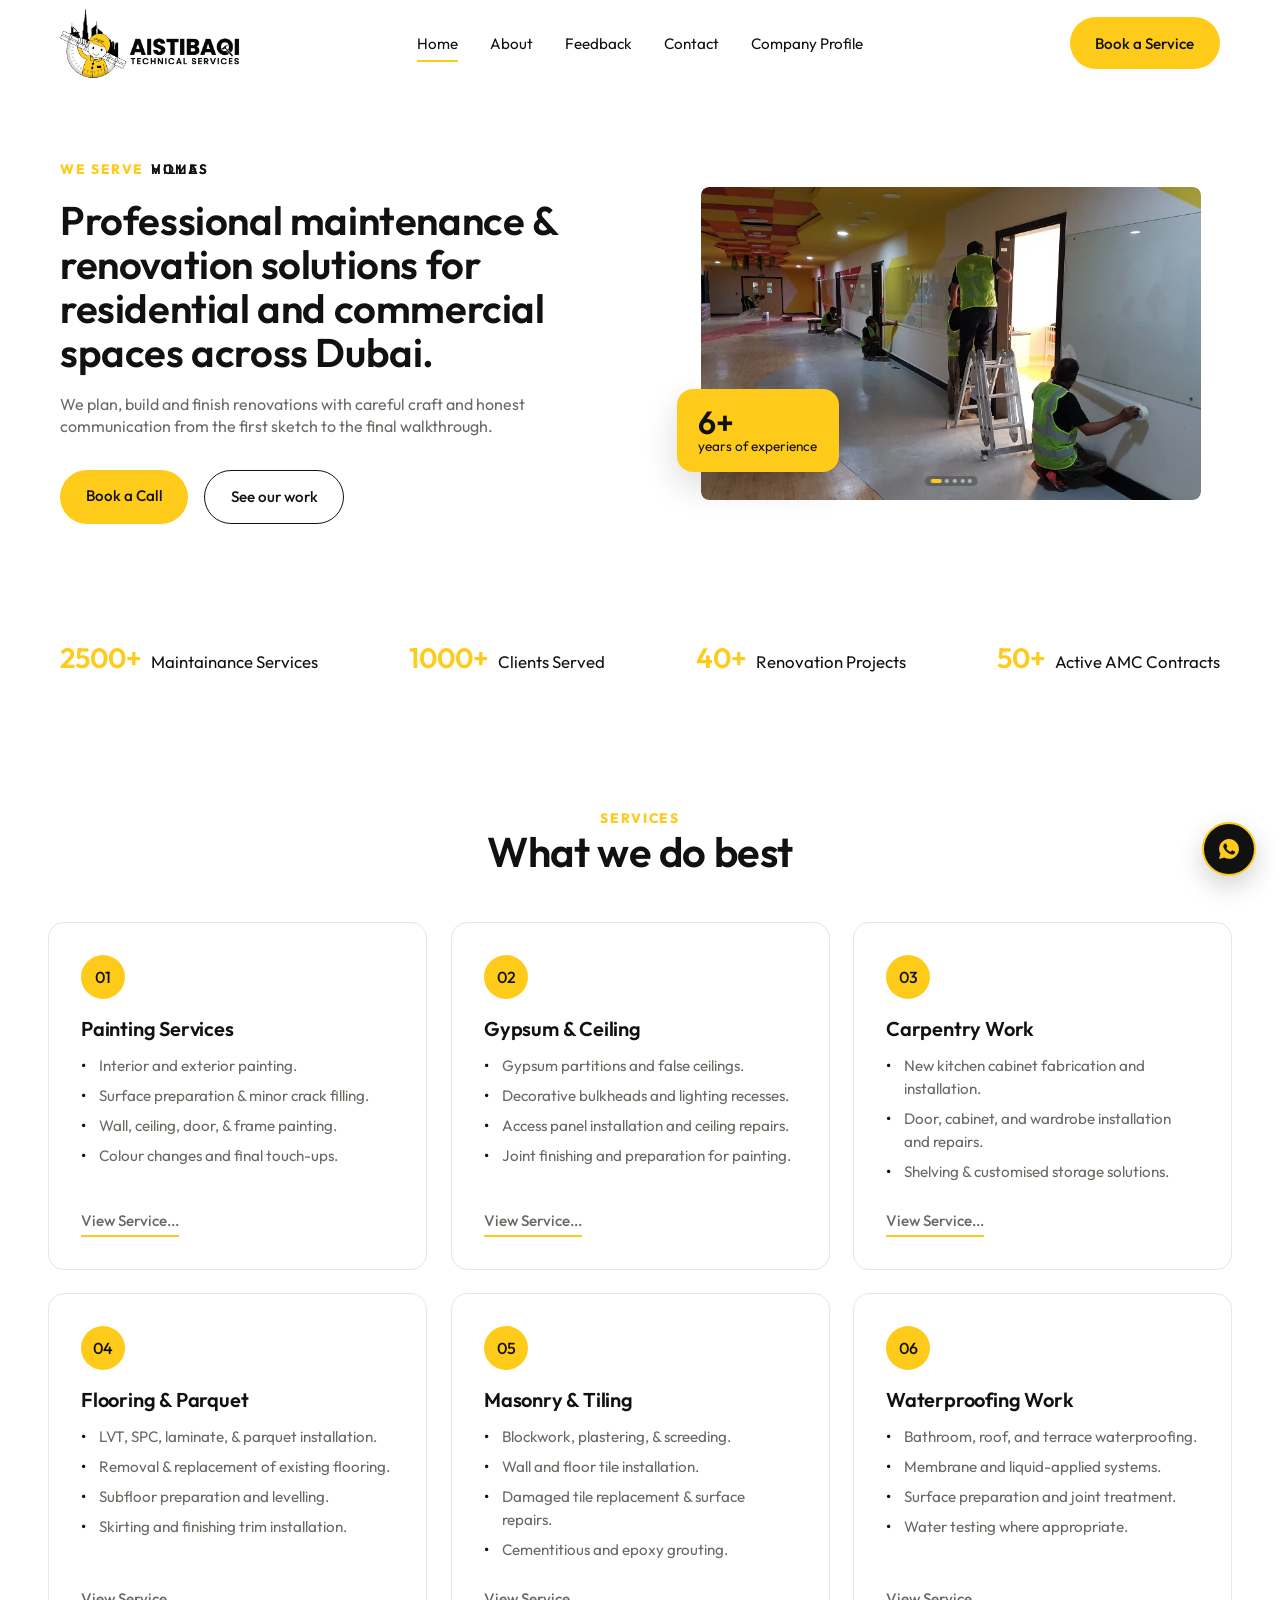
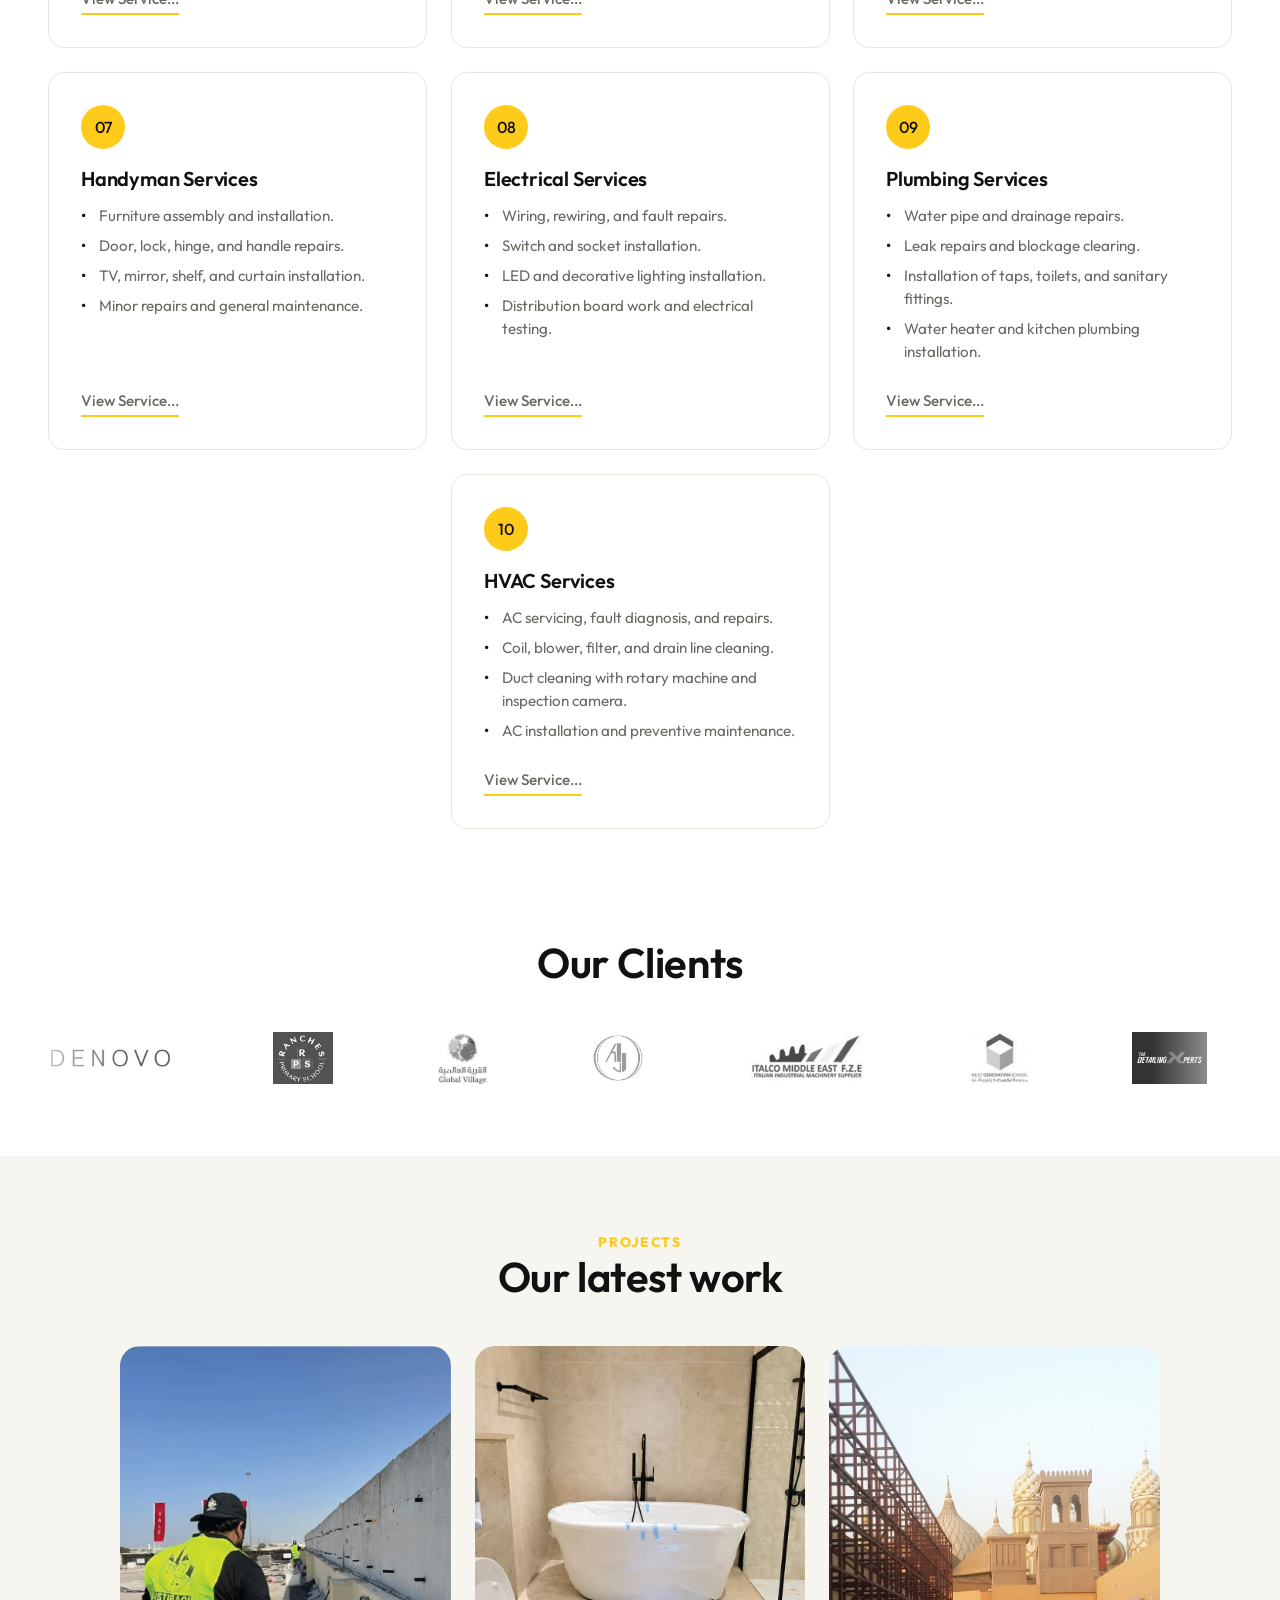
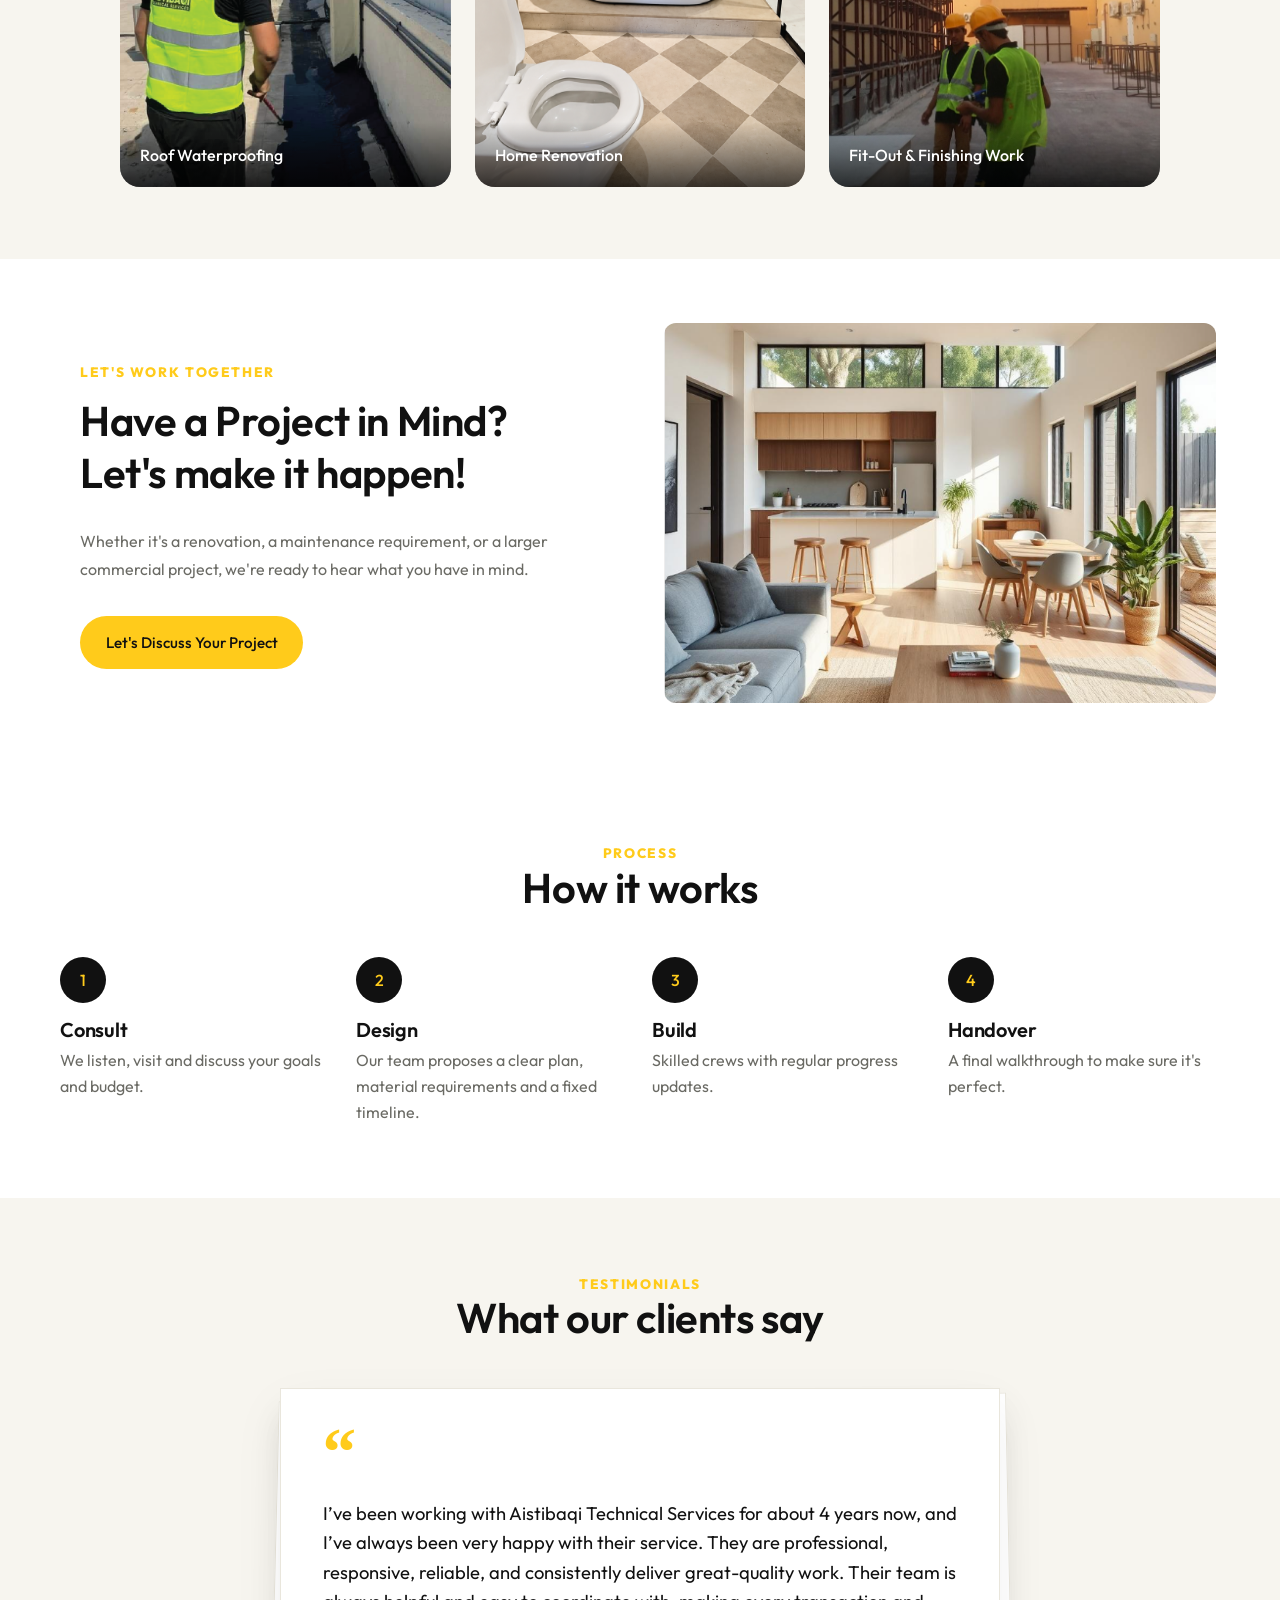
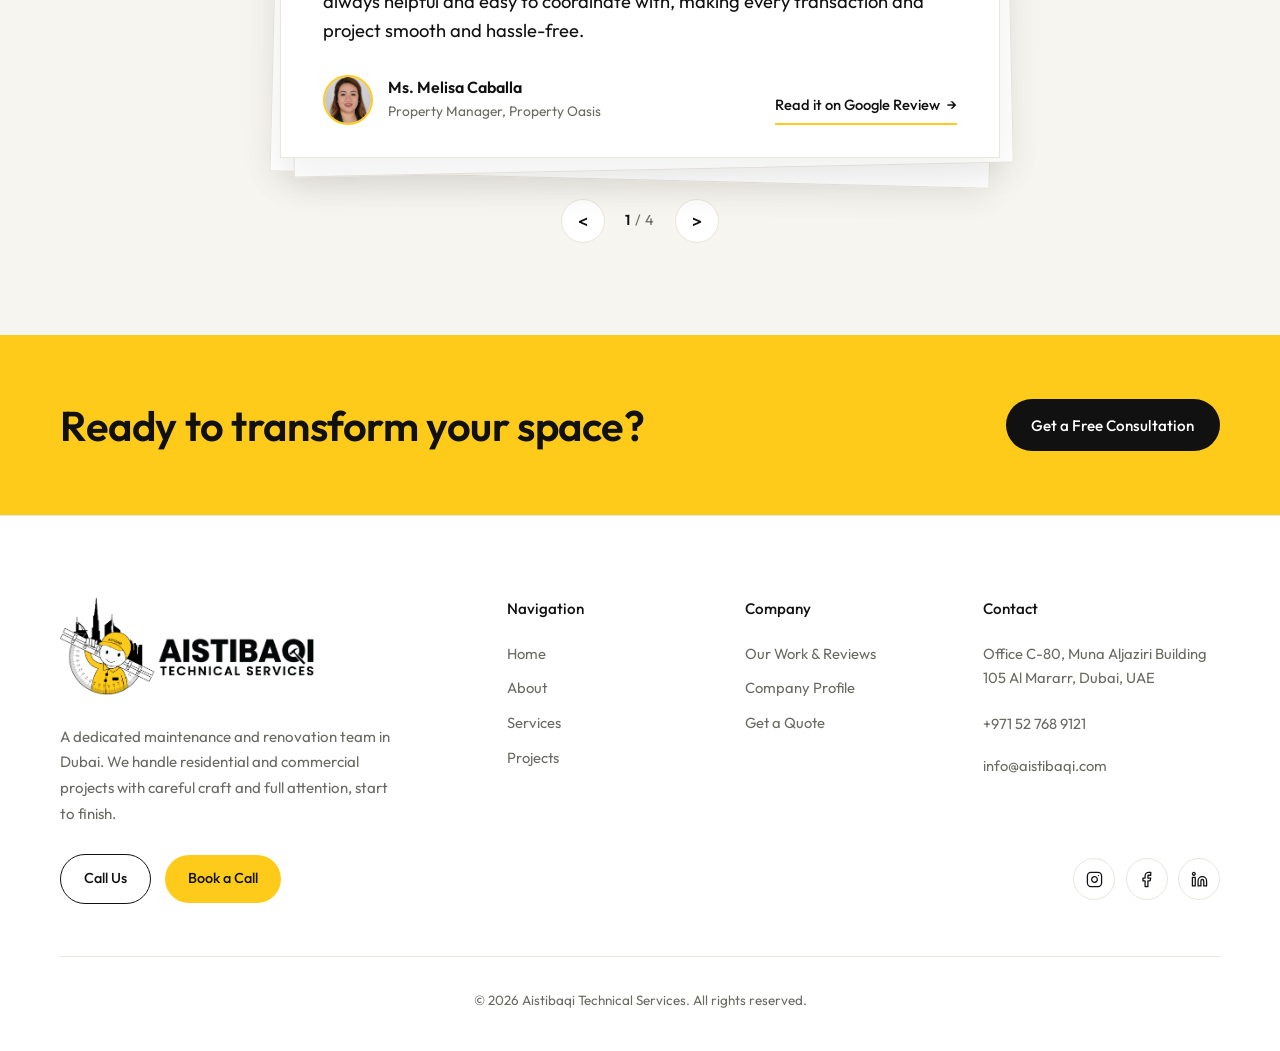
==== commit 127bf03d: "Add-CallPage" ====
--- a/index.html
+++ b/index.html
@@ -50,7 +50,7 @@
         <h1 class="reveal" style="--d:.1s">Professional maintenance & renovation solutions for residential and commercial spaces across Dubai.</h1>
         <p class="lead reveal" style="--d:.2s">We plan, build and finish renovations with careful craft and honest communication from the first sketch to the final walkthrough.</p>
         <div class="actions reveal" style="--d:.3s">
-          <a href="booking.html" class="btn btn-yellow">Get a Free Quote</a>
+          <a href="call.html" class="btn btn-yellow">Book a Call</a>
           <a href="#work" class="btn btn-ghost">See our work</a>
         </div>
       </div>
@@ -522,7 +522,7 @@
       <div class="footer-col reveal" style="--d:.16s">
         <h4>Company</h4>
         <a href="#reviews">Our Work & Reviews</a>
-        <a href="files/Company-Profile.pdf" target="_blank" rel="noopener">Company Profile</a>
+        <a href="files/company-profile.pdf" target="_blank" rel="noopener">Company Profile</a>
         <a href="contact.html">Get a Quote</a>
       </div>
 
@@ -542,7 +542,7 @@
     <div class="footer-action-row reveal" style="--d:.15s">
       <div class="footer-buttons">
         <a href="tel:+971527689121" class="btn btn-ghost">Call Us</a>
-        <a href="contact.html" class="btn btn-yellow">Get a Free Quote</a>
+        <a href="call.html" class="btn btn-yellow">Book a Call</a>
       </div>
 
       <div class="footer-circles">
@@ -558,7 +558,7 @@
             <path d="M18 2h-3a5 5 0 0 0-5 5v3H7v4h3v8h4v-8h3l1-4h-4V7a1 1 0 0 1 1-1h3z"></path>
           </svg>
         </a>
-        <a href="https://linkedin.com" target="_blank" rel="noopener" aria-label="LinkedIn">
+        <a href="https://www.linkedin.com/company/aistibaqi/home/" target="_blank" rel="noopener" aria-label="LinkedIn">
           <svg viewBox="0 0 24 24" width="17" height="17" fill="none" stroke="currentColor" stroke-width="1.8" stroke-linecap="round" stroke-linejoin="round" aria-hidden="true">
             <path d="M16 8a6 6 0 0 1 6 6v7h-4v-7a2 2 0 0 0-2-2 2 2 0 0 0-2 2v7h-4v-7a6 6 0 0 1 6-6z"></path>
             <rect x="2" y="9" width="4" height="12"></rect>
--- a/css/style.css
+++ b/css/style.css
@@ -16,7 +16,7 @@
 .reveal{opacity:0;transform:translateY(26px);transition:opacity .9s var(--ease),transform .9s var(--ease);transition-delay:var(--d,0s)}
 .reveal.in{opacity:1;transform:none}
 
-h1,h2,h3{font-weight:500;line-height:1.15;letter-spacing:-.01em}
+h1,h2,h3{font-weight:600;line-height:1.05;letter-spacing:-.01em}
 h1{font-size:clamp(2.3rem,5.5vw,4rem)}
 h1 em{font-style:normal;background:linear-gradient(transparent 62%,var(--yellow) 62%)}
 h2{font-size:clamp(1.8rem,3.5vw,2.6rem)}
@@ -327,7 +327,7 @@
 
 /* HERO ENDS HERE */
 /* Sections */
-.section{padding:5.5rem 0}
+.section{padding:4.5rem 0}
 .section.alt{background:var(--alt)}
 .section-head{margin-bottom:3rem; text-align:center}
 .section-head span{color:#ffcb1b; margin:0 ;padding: 0; font-weight: 800}
